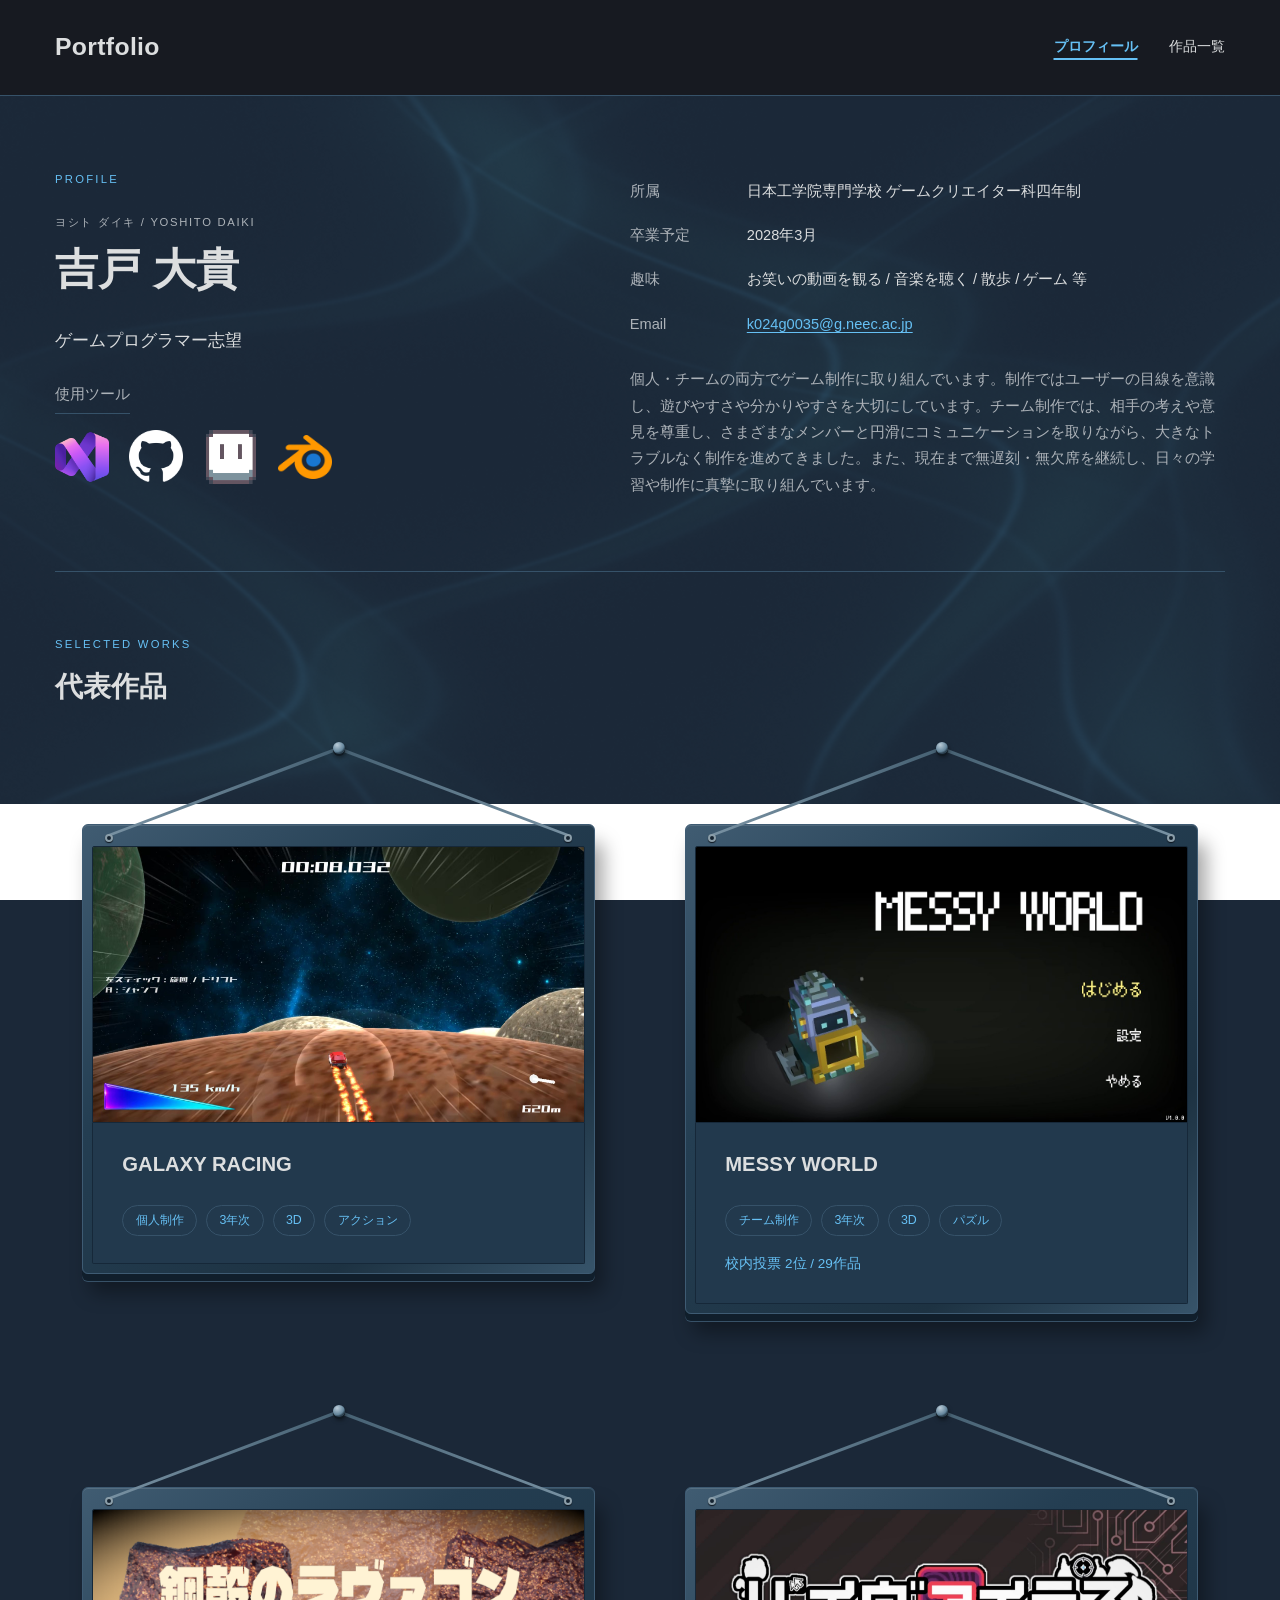
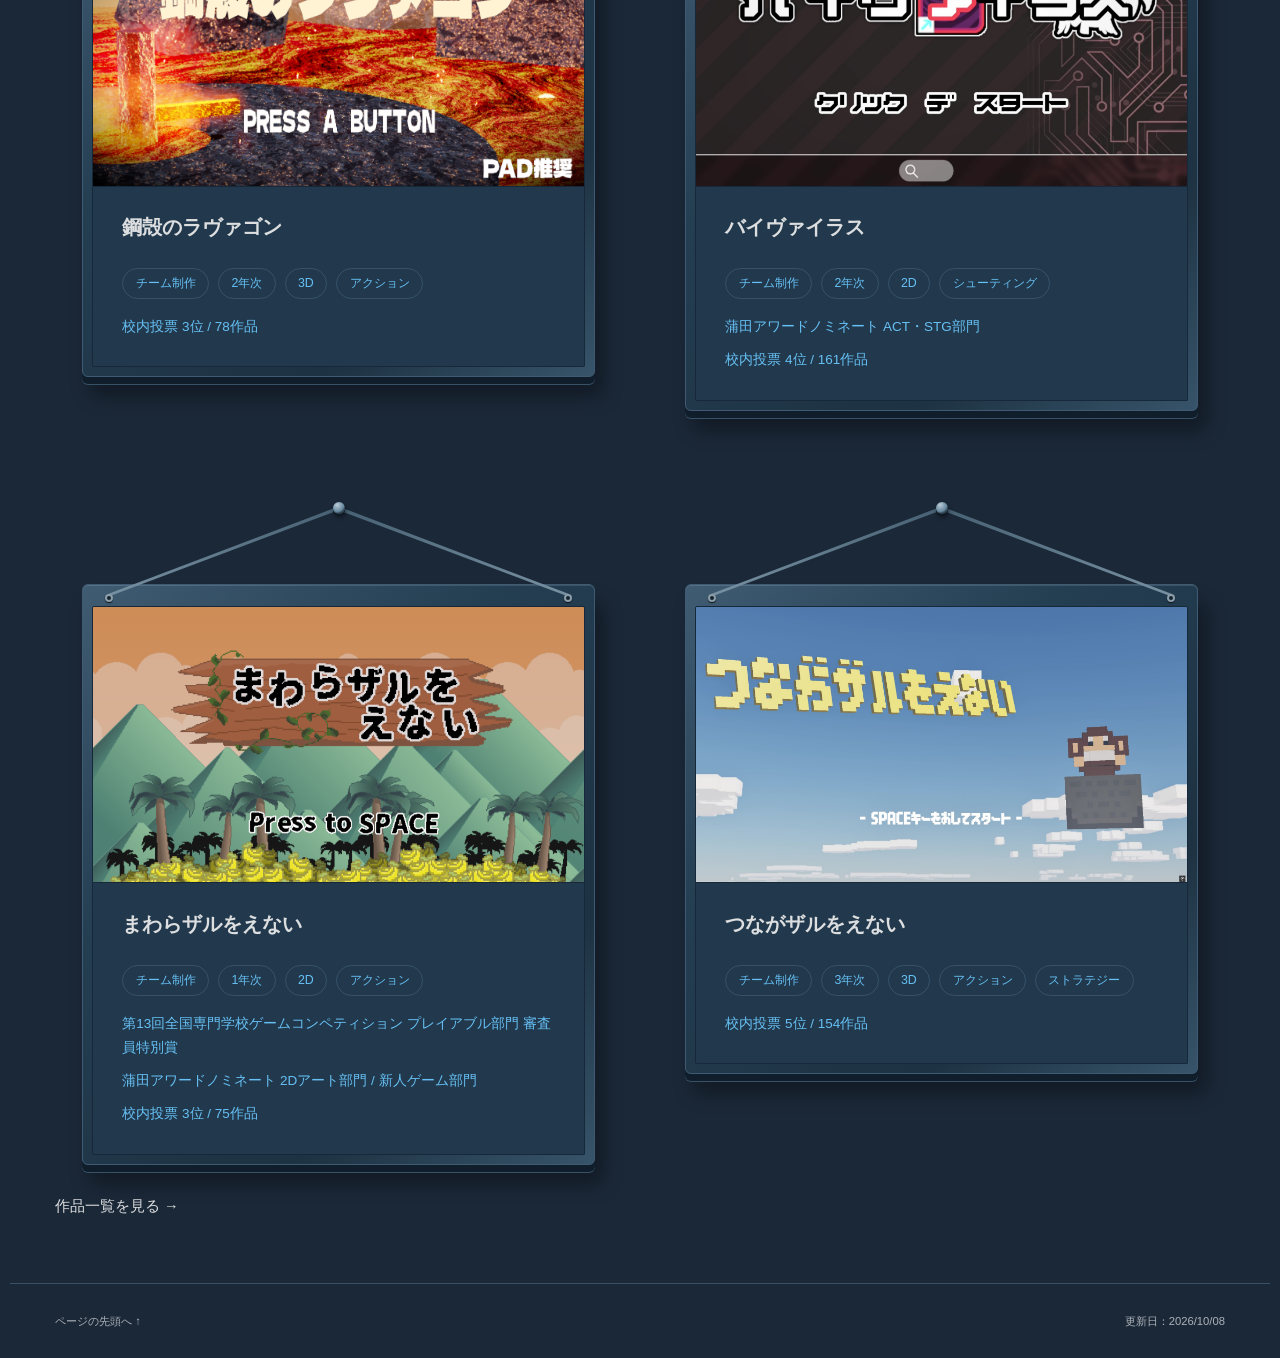
==== index.html @ c5e99ef5 "Make game cards swing with contact momentum" ====
<!DOCTYPE html>
<html lang="ja"><head><meta name="description" content="ゲームプログラマー志望・吉戸 大貴のポートフォリオ。個人・チームで制作したゲーム作品を紹介します。"><meta property="og:type" content="website"><meta property="og:locale" content="ja_JP"><meta property="og:site_name" content="吉戸大貴 Portfolio"><meta property="og:title" content="吉戸 大貴 | プロフィール"><meta property="og:description" content="ゲームプログラマー志望・吉戸 大貴のポートフォリオ。個人・チームで制作したゲーム作品を紹介します。"><meta property="og:url" content="https://yoshito-d.github.io/"><meta property="og:image" content="https://yoshito-d.github.io/assets/uploads/579df90e-e649-4245-8e2d-086b24d02293.jpg"><meta property="og:image:alt" content="GALAXY RACINGのゲーム画面"><meta name="twitter:card" content="summary_large_image"><meta name="twitter:title" content="吉戸 大貴 | プロフィール"><meta name="twitter:description" content="ゲームプログラマー志望・吉戸 大貴のポートフォリオ。個人・チームで制作したゲーム作品を紹介します。"><meta name="twitter:image" content="https://yoshito-d.github.io/assets/uploads/579df90e-e649-4245-8e2d-086b24d02293.jpg"><meta name="twitter:image:alt" content="GALAXY RACINGのゲーム画面"><meta charset="UTF-8"><meta name="viewport" content="width=device-width, initial-scale=1"><meta name="theme-color" content="#171a21"><title>吉戸 大貴 | プロフィール</title><link rel="stylesheet" href="styles.css?v=20261119-pendulum-swing"><script src="preview.js?v=20261005-mobile-preview" defer></script><script src="motion.js?v=20261119-pendulum-swing" defer></script></head><body data-aura="{&quot;color&quot;:&quot;#66c0f4&quot;,&quot;accentColor&quot;:&quot;#2a475e&quot;,&quot;saturation&quot;:122,&quot;brightness&quot;:14,&quot;speed&quot;:40}" style="--aura-color-rgb:102,192,244;--aura-accent-rgb:42,71,94;--aura-primary-opacity:0.030800000000000004;--aura-accent-opacity:0.028000000000000004;--aura-saturation:1.22;--desktop-columns:2"><a class="skip-link" href="#main">本文へ移動</a><header class="site-header"><a class="brand" href="#" aria-label="トップへ">Portfolio</a><nav aria-label="メインナビゲーション"><a href="#about" aria-current="page">プロフィール</a><a href="works.html">作品一覧</a></nav></header><main id="main"><section id="about" class="profile-section" aria-labelledby="profile-title"><div><p class="eyebrow">PROFILE</p><p class="reading">ヨシト ダイキ / YOSHITO DAIKI</p><h1 id="profile-title">吉戸 大貴</h1><p class="role">ゲームプログラマー志望</p><div class="profile-tools" data-motion><p class="tools-label">使用ツール</p><ul class="tool-icons" aria-label="使用ツール"><li><img src="assets/tools/visual-studio.png" alt="Visual Studio" title="Visual Studio" width="48" height="48"></li><li><img class="tool-icon-github" src="assets/tools/github.png" alt="GitHub" title="GitHub" width="48" height="48"></li><li><img class="tool-icon-pixel" src="assets/tools/aseprite.png" alt="Aseprite" title="Aseprite" width="48" height="48"></li><li><img src="assets/tools/blender.png" alt="Blender" title="Blender" width="48" height="48"></li></ul></div></div><div><dl class="profile"><div><dt>所属</dt><dd>日本工学院専門学校 ゲームクリエイター科四年制</dd></div><div><dt>卒業予定</dt><dd>2028年3月</dd></div><div><dt>趣味</dt><dd>お笑いの動画を観る / 音楽を聴く / 散歩 / ゲーム 等</dd></div><div><dt>Email</dt><dd><a class="email-link" href="mailto:k024g0035@g.neec.ac.jp">k024g0035@g.neec.ac.jp</a></dd></div></dl><p class="profile-description">個人・チームの両方でゲーム制作に取り組んでいます。制作ではユーザーの目線を意識し、遊びやすさや分かりやすさを大切にしています。チーム制作では、相手の考えや意見を尊重し、さまざまなメンバーと円滑にコミュニケーションを取りながら、大きなトラブルなく制作を進めてきました。また、現在まで無遅刻・無欠席を継続し、日々の学習や制作に真摯に取り組んでいます。</p></div></section><section id="works" class="section" aria-labelledby="works-title"><div class="section-heading"><p class="eyebrow">SELECTED WORKS</p><h2 id="works-title">代表作品</h2></div><div class="featured-grid"><article class="project-card project-card-wire" data-dimension="3D" data-genre="アクション" data-production="個人制作" data-year="3年次"><span class="card-pin" aria-hidden="true"></span><div class="card-hanger" aria-hidden="true"><span class="card-wire card-wire-left"></span><span class="card-wire card-wire-right"></span></div><a class="project-link" href="projects/planet-action.html"><div class="card-board"><span class="card-eyelet card-eyelet-left" aria-hidden="true"></span><span class="card-eyelet card-eyelet-right" aria-hidden="true"></span><div class="empty-media" data-preview="assets/uploads/43eb7632-6a05-48b1-8d95-0fb02f30b634.mp4" aria-hidden="true"><img src="assets/uploads/579df90e-e649-4245-8e2d-086b24d02293.jpg" alt="" loading="lazy"></div><h3 class="project-title">GALAXY RACING</h3><div class="project-meta"><ul class="project-tags" aria-label="作品のタグ"><li>個人制作</li><li>3年次</li><li>3D</li><li>アクション</li></ul></div></div></a></article>
<article class="project-card project-card-wire" data-dimension="3D" data-genre="パズル" data-production="チーム制作" data-year="3年次"><span class="card-pin" aria-hidden="true"></span><div class="card-hanger" aria-hidden="true"><span class="card-wire card-wire-left"></span><span class="card-wire card-wire-right"></span></div><a class="project-link" href="projects/messy-world.html"><div class="card-board"><span class="card-eyelet card-eyelet-left" aria-hidden="true"></span><span class="card-eyelet card-eyelet-right" aria-hidden="true"></span><div class="empty-media" data-preview="assets/uploads/3602b70e-d0be-49c4-b826-941806d86faa.mp4" aria-hidden="true"><img src="assets/uploads/43e169b0-bbd3-40fa-b473-8aa92c8c8727.jpg" alt="" loading="lazy"></div><h3 class="project-title">MESSY WORLD</h3><div class="project-meta"><ul class="project-tags" aria-label="作品のタグ"><li>チーム制作</li><li>3年次</li><li>3D</li><li>パズル</li></ul><ul class="achievement-list"><li>校内投票 2位 / 29作品</li></ul></div></div></a></article>
<article class="project-card project-card-wire" data-dimension="3D" data-genre="アクション" data-production="チーム制作" data-year="2年次"><span class="card-pin" aria-hidden="true"></span><div class="card-hanger" aria-hidden="true"><span class="card-wire card-wire-left"></span><span class="card-wire card-wire-right"></span></div><a class="project-link" href="projects/ravagon.html"><div class="card-board"><span class="card-eyelet card-eyelet-left" aria-hidden="true"></span><span class="card-eyelet card-eyelet-right" aria-hidden="true"></span><div class="empty-media" data-preview="assets/uploads/b02f4aee-77ad-4b39-abcc-5685025b9a80.mp4" aria-hidden="true"><img src="assets/uploads/f7f17e6c-6f7b-4838-ab09-08c903dc626c.png" alt="" loading="lazy"></div><h3 class="project-title">鋼殻のラヴァゴン</h3><div class="project-meta"><ul class="project-tags" aria-label="作品のタグ"><li>チーム制作</li><li>2年次</li><li>3D</li><li>アクション</li></ul><ul class="achievement-list"><li>校内投票 3位 / 78作品</li></ul></div></div></a></article>
<article class="project-card project-card-wire" data-dimension="2D" data-genre="シューティング" data-production="チーム制作" data-year="2年次"><span class="card-pin" aria-hidden="true"></span><div class="card-hanger" aria-hidden="true"><span class="card-wire card-wire-left"></span><span class="card-wire card-wire-right"></span></div><a class="project-link" href="projects/by-virus.html"><div class="card-board"><span class="card-eyelet card-eyelet-left" aria-hidden="true"></span><span class="card-eyelet card-eyelet-right" aria-hidden="true"></span><div class="empty-media" data-preview="assets/uploads/e41c4137-837e-4e1e-bd0e-b257d435e3ed.mp4" aria-hidden="true"><img src="assets/uploads/c7f0b045-8188-45e5-b42a-276d3785efd2.jpg" alt="" loading="lazy"></div><h3 class="project-title">バイヴァイラス</h3><div class="project-meta"><ul class="project-tags" aria-label="作品のタグ"><li>チーム制作</li><li>2年次</li><li>2D</li><li>シューティング</li></ul><ul class="achievement-list"><li>蒲田アワードノミネート ACT・STG部門</li><li>校内投票 4位 / 161作品</li></ul></div></div></a></article>
<article class="project-card project-card-wire" data-dimension="2D" data-genre="アクション" data-production="チーム制作" data-year="1年次"><span class="card-pin" aria-hidden="true"></span><div class="card-hanger" aria-hidden="true"><span class="card-wire card-wire-left"></span><span class="card-wire card-wire-right"></span></div><a class="project-link" href="projects/mawarazaru.html"><div class="card-board"><span class="card-eyelet card-eyelet-left" aria-hidden="true"></span><span class="card-eyelet card-eyelet-right" aria-hidden="true"></span><div class="empty-media" data-preview="assets/uploads/f5231a18-ec42-4fd3-b030-5499ee698dd2.mp4" aria-hidden="true"><img src="assets/uploads/148ddc34-c985-4d0a-bc0f-67020d1d6fc2.png" alt="" loading="lazy"></div><h3 class="project-title">まわらザルをえない</h3><div class="project-meta"><ul class="project-tags" aria-label="作品のタグ"><li>チーム制作</li><li>1年次</li><li>2D</li><li>アクション</li></ul><ul class="achievement-list"><li>第13回全国専門学校ゲームコンペティション プレイアブル部門 審査員特別賞</li><li>蒲田アワードノミネート  2Dアート部門 / 新人ゲーム部門</li><li>校内投票 3位 / 75作品</li></ul></div></div></a></article>
<article class="project-card project-card-wire" data-dimension="3D" data-genre="アクション" data-production="チーム制作" data-year="3年次"><span class="card-pin" aria-hidden="true"></span><div class="card-hanger" aria-hidden="true"><span class="card-wire card-wire-left"></span><span class="card-wire card-wire-right"></span></div><a class="project-link" href="projects/work-804e0eb7.html"><div class="card-board"><span class="card-eyelet card-eyelet-left" aria-hidden="true"></span><span class="card-eyelet card-eyelet-right" aria-hidden="true"></span><div class="empty-media" data-preview="assets/uploads/91347e0c-e5f2-43d9-8735-0ec4c5466d1c.mp4" aria-hidden="true"><img src="assets/uploads/5d789b71-5206-4397-a0c4-b77ba793cd35.jpg" alt="" loading="lazy"></div><h3 class="project-title">つながザルをえない</h3><div class="project-meta"><ul class="project-tags" aria-label="作品のタグ"><li>チーム制作</li><li>3年次</li><li>3D</li><li>アクション</li><li>ストラテジー</li></ul><ul class="achievement-list"><li>校内投票 5位 / 154作品</li></ul></div></div></a></article></div><a class="all-works-link" data-motion href="works.html">作品一覧を見る <span class="link-arrow" aria-hidden="true">→</span></a></section></main><footer><a href="#">ページの先頭へ <span class="link-arrow" aria-hidden="true">↑</span></a><p class="page-updated">更新日：<time datetime="2026-10-08">2026/10/08</time></p></footer></body></html>
---- styles.css ----
@charset "UTF-8";
/* Static glow is also the fallback when JavaScript or WebGL is unavailable. */
body{isolation:isolate}
body::before{content:"";position:fixed;inset:0;z-index:-2;pointer-events:none;background:radial-gradient(ellipse at 20% 40%,rgba(var(--aura-color-rgb,102,192,244),var(--aura-primary-opacity,.088)),transparent 55%),radial-gradient(ellipse at 85% 75%,rgba(var(--aura-accent-rgb,42,71,94),var(--aura-accent-opacity,.08)),transparent 50%);filter:saturate(var(--aura-saturation,1))}
.background-aura{position:fixed;inset:0;width:100%;height:100%;z-index:-1;pointer-events:none;contain:strict}
:root{color-scheme:dark;--bg:#1b2838;--header:#171a21;--panel:#22394d;--panel-hover:#2a475e;--text:#dcdedf;--muted:#acb2b8;--line:#365269;--accent:#66c0f4;--accent-hover:#b8e3ff;--media:#162432}
*{box-sizing:border-box}html{scroll-behavior:smooth;scroll-padding-top:1.875rem}body{margin:0;background:var(--bg);color:var(--text);font-family:"Segoe UI","Yu Gothic",Meiryo,sans-serif;line-height:1.8}a{color:inherit;text-decoration:none}a:focus-visible{outline:0.125rem solid var(--accent);outline-offset:0.3125rem}a:hover{color:var(--accent)}h1,h2,h3,p{margin:0}img{display:block;width:100%;height:100%;object-fit:cover}.site-header,main,footer{max-width:70rem;margin:auto;padding-left:2.5rem;padding-right:2.5rem}.site-header{height:5.3125rem;display:flex;align-items:center;justify-content:space-between;border-bottom:0.0625rem solid var(--line)}.brand{font-size:1.375rem;font-weight:600;letter-spacing:0.01875rem}nav{display:flex;gap:1.75rem;font-size:0.75rem}.eyebrow{font-size:0.625rem;letter-spacing:0.125rem;color:var(--accent)}.profile-section{display:grid;grid-template-columns:1fr 1.2fr;gap:4.375rem;padding:4.0625rem 0;border-bottom:0.0625rem solid var(--line)}h1{font-size:2.375rem;line-height:1.5;margin:0.75rem 0}.reading{font-size:0.625rem;letter-spacing:0.09375rem;color:var(--muted)}.role{font-size:0.9375rem;margin-top:1.375rem}.profile{margin:0;font-size:0.8125rem}.profile>div{display:grid;grid-template-columns:5.625rem 1fr;gap:0.875rem;padding:0.5rem 0}dt{color:var(--muted)}dd{margin:0;min-height:1.4375rem}.profile dd:empty{border-bottom:0.0625rem solid var(--line)}.profile-description{font-size:0.8125rem;color:var(--muted);margin-top:1.125rem}.section{padding:3.4375rem 0}.section-heading{margin-bottom:1.5625rem}h2{font-size:1.5625rem;margin-top:0.4375rem}.featured-grid{display:grid;grid-template-columns:repeat(2,minmax(0,1fr));gap:1.875rem}.project-card{min-width:0}.project-link{display:block;border:0.0625rem solid var(--line);background:var(--panel);border-radius:0.25rem;overflow:hidden;transition:border-color .15s}.project-link:hover,.project-link:focus-visible{border-color:var(--accent);background:var(--panel-hover)}.empty-media{aspect-ratio:16/9;background:var(--media);overflow:hidden}.project-card:nth-child(2) .empty-media,.project-card:nth-child(3) .empty-media,.project-card:nth-child(4) .empty-media{background:var(--media)}.project-link h3{font-size:1.125rem;font-weight:600;padding:1.125rem 1.375rem;line-height:1.6}.contact-links>a,.contact-blank{display:flex;justify-content:space-between;gap:1.25rem;padding:0.9375rem 0;border-bottom:0.0625rem solid var(--line);font-size:0.8125rem}.contact-blank{color:var(--muted)}footer{display:flex;justify-content:space-between;border-top:0.0625rem solid var(--line);padding-top:1.5rem;padding-bottom:1.5rem;color:var(--muted);font-size:0.625rem}.detail{padding-top:2.5rem;padding-bottom:3.125rem}.back-link{font-size:0.75rem;color:var(--muted)}.detail h1{margin:1.5625rem 0;font-size:2rem}.detail-media{max-width:53.125rem;border:0.0625rem solid var(--line);border-radius:0.25rem}.detail-section{max-width:53.125rem;margin-top:2.5rem}.detail-section h2{font-size:1.3125rem;margin-bottom:1rem}.detail-section>p{font-size:0.875rem}.detail-section .profile{margin-top:1.25rem}.achievement{color:var(--accent);margin-top:0.9375rem}.empty-content{min-height:4.0625rem;border-bottom:0.0625rem solid var(--line)}.skip-link{position:fixed;top:-6.25rem;left:1.25rem;background:var(--accent);color:var(--bg);padding:0.625rem;z-index:10}.skip-link:focus{top:0.9375rem}.sr-only{position:absolute;width:0.0625rem;height:0.0625rem;overflow:hidden;clip-path:inset(50%);white-space:nowrap}
@media(max-width:800px){.site-header,main,footer{padding-left:1.5rem;padding-right:1.5rem}.profile-section,.profile-section{grid-template-columns:1fr 1.2fr}.featured-grid{gap:1.375rem}.project-link h3{font-size:1rem;padding:0.9375rem 1.125rem}}
@media(max-width:560px){.site-header{height:4.5rem}nav{gap:0.9375rem;font-size:0.625rem}.brand{font-size:1.125rem}.profile-section,.featured-grid{grid-template-columns:1fr}.profile-section{padding:2.5rem 0;gap:1.5625rem}h1{font-size:2rem}.role{margin-top:0.9375rem}.section{padding:2.5rem 0}.detail h1{font-size:1.625rem}.project-link h3{font-size:1.125rem}.profile-description{font-size:0.75rem}}
@media(prefers-reduced-motion:reduce){html{scroll-behavior:auto}.project-link{transition:none}}

.all-works-link{display:inline-block;margin-top:1.5625rem;font-size:0.8125rem}
.all-works-link:focus-visible{color:var(--accent)}

.project-link .empty-media{position:relative}.preview-video{position:absolute;inset:0;width:100%;height:100%;object-fit:cover;opacity:0;pointer-events:none}.empty-media.is-previewing .preview-video{opacity:1}

.email-link{color:var(--accent);text-decoration:underline;text-underline-offset:0.1875rem;overflow-wrap:anywhere}.email-link:hover{color:var(--accent-hover)}

.profile-section .eyebrow{margin-bottom:1.25rem}.profile-section h1{margin-top:0.3125rem}

.work-category{margin-top:2.5rem}.work-category+ .work-category{border-top:0.0625rem solid var(--line);padding-top:2.1875rem}.work-category>h2{font-size:1.6875rem}.year-group{margin-top:1.75rem}.year-group>h3{font-size:1.0625rem;color:var(--muted);font-weight:500;margin:0 0 1.125rem}.project-link h4{font-size:1.125rem;font-weight:600;padding:1.125rem 1.375rem;line-height:1.6;margin:0}.year-group .featured-grid:has(>.project-card:only-child){max-width:calc(50% - 0.9375rem);grid-template-columns:1fr}@media(max-width:560px){.year-group .featured-grid:has(>.project-card:only-child){max-width:none}}

/* Shared title spacing for home and categorized project cards. */
.project-link .project-title{margin:0;padding:1.375rem 1.625rem;font-size:1.125rem;font-weight:600;line-height:1.6}@media(max-width:560px){.project-link .project-title{padding:1.125rem 1.375rem}}

/* Subtle UI motion: content remains visible if JavaScript is unavailable. */
@media(prefers-reduced-motion:no-preference){
  .project-link{transition:transform .22s ease,border-color .22s ease,background-color .22s ease,box-shadow .22s ease}
  .project-link:hover,.project-link:focus-visible{transform:translateY(-5px);box-shadow:0 0.75rem 1.75rem rgba(0,0,0,.2)}
  .project-link .empty-media>img{transition:transform .35s ease}
  .project-link:hover .empty-media>img{transform:scale(1.035)}
  nav a{position:relative}
  nav a::after{content:"";position:absolute;left:0;right:0;bottom:-0.3125rem;height:0.0625rem;background:var(--accent);transform:scaleX(0);transform-origin:left;transition:transform .2s ease}
  nav a:hover::after,nav a:focus-visible::after{transform:scaleX(1)}
  .motion-pending{opacity:0}
  .motion-pending:focus-within{opacity:1}
  .motion-enter{animation:content-enter .55s ease backwards;animation-delay:var(--motion-delay,0ms)}
}
@keyframes content-enter{from{opacity:0;transform:translateY(16px)}to{opacity:1;transform:translateY(0)}}
@media(prefers-reduced-motion:reduce){.project-link,.project-link .empty-media>img,nav a::after{transition:none}.motion-enter{animation:none}.motion-pending{opacity:1}}

/* Directional link feedback and a gentle video crossfade. */
.link-arrow{display:inline-block}
@media(prefers-reduced-motion:no-preference){
  .link-arrow{transition:transform .2s ease}
  .all-works-link:hover .link-arrow,.all-works-link:focus-visible .link-arrow{transform:translateX(4px)}
  .back-link:hover .link-arrow,.back-link:focus-visible .link-arrow{transform:translateX(-4px)}
  footer a:hover .link-arrow,footer a:focus-visible .link-arrow{transform:translateY(-3px)}
  .preview-video{transition:opacity .22s ease}
  .project-link:focus-visible .empty-media>img{transform:scale(1.035)}
}

/* Work metadata and filters share the existing palette. */
[hidden]{display:none!important}
.project-meta{padding:0 1.625rem 1.5rem}
.project-tags{display:flex;flex-wrap:wrap;gap:0.5rem;margin:0;padding:0;list-style:none}
.project-tags li{font-size:0.6875rem;line-height:1.6;color:var(--accent);border:0.0625rem solid var(--line);border-radius:1.25rem;padding:0.25rem 0.6875rem}
.project-tags li.is-selected{background:var(--accent);border-color:var(--accent);color:var(--bg);box-shadow:0 0 0.75rem rgba(102,192,244,.35)}
.achievement-list{list-style:none;margin:0.875rem 0 0;padding:0;color:var(--accent);font-size:0.75rem;line-height:1.8}
.achievement-list li+li{margin-top:0.5rem}
.detail-topline{display:flex;align-items:center;flex-wrap:wrap;gap:0.875rem 1.5rem;max-width:53.125rem;margin:-0.625rem 0 1.625rem}.detail-tags{flex:1 1 15rem;min-width:0}.detail-topline .detail-video-section{flex:0 0 auto;margin-left:auto}
.detail-section .achievement-list{font-size:0.875rem}

.work-filters{margin:0 0 1.875rem}
.filter-help{font-size:0.75rem;color:var(--muted);margin-bottom:0.875rem}
.filter-tags{display:flex;flex-wrap:wrap;gap:0.625rem}
.filter-tag,.filter-reset{font:inherit;font-size:0.75rem;line-height:1.6;border:0.0625rem solid var(--line);border-radius:1.5rem;background:var(--panel);color:var(--accent);padding:0.4375rem 0.9375rem;min-height:2.25rem;cursor:pointer}
.filter-tag:hover,.filter-reset:hover{border-color:var(--accent)}
.filter-tag[aria-pressed="true"]{background:var(--accent);border-color:var(--accent);color:var(--bg)}
.work-filters button:focus-visible{outline:0.125rem solid var(--accent);outline-offset:0.1875rem}
.filter-summary{display:flex;flex-wrap:wrap;align-items:center;gap:1rem;margin-top:1rem}
.filter-reset{color:var(--muted);background:transparent}
.filter-reset[aria-pressed="true"]{border-color:var(--accent);color:var(--accent)}
.filter-count{font-size:0.75rem;color:var(--muted)}
.filter-empty{padding:2.5rem 0;color:var(--muted);font-size:0.875rem}
@media(prefers-reduced-motion:no-preference){.filter-tag,.filter-reset{transition:background-color .2s ease,color .2s ease,border-color .2s ease}}
@media(max-width:560px){.project-meta{padding:0 1.375rem 1.25rem}}

/* A separate, full-width navigation bar stays above page content. */
html{scroll-padding-top:6.25rem}
.site-header{position:sticky;top:0;z-index:20;max-width:none;padding-left:max(2.5rem,calc((100% - 65rem)/2));padding-right:max(2.5rem,calc((100% - 65rem)/2));background:var(--header)}
@media(prefers-reduced-motion:no-preference){.site-header{opacity:1;transform:translateY(0);transition:opacity .35s ease,transform .35s ease}.site-header.is-scroll-hidden{opacity:0;transform:translateY(-100%);pointer-events:none}.site-header.is-scroll-hidden:focus-within{opacity:1;transform:translateY(0);pointer-events:auto}}

@media(max-width:800px){.site-header{padding-left:1.5rem;padding-right:1.5rem}}

/* Profile tools keep the source icons readable on the dark background. */
.profile-tools{margin-top:1.125rem}
.tools-label{display:inline-block;font-size:0.8125rem;color:var(--muted);padding-bottom:0.3125rem;border-bottom:0.0625rem solid var(--line)}
.tool-icons{display:flex;flex-wrap:wrap;align-items:center;gap:1.125rem;list-style:none;margin:0.875rem 0 0;padding:0}
.tool-icons li{display:flex;align-items:center;justify-content:center;width:3rem;height:3rem}
.tool-icons img{width:3rem;height:3rem;object-fit:contain}
.tool-icons .tool-icon-github{filter:invert(1)}
.tool-icons .tool-icon-pixel{image-rendering:pixelated}

.implementation-copy{font-size:0.875rem}.implementation-copy p+p,.detail-section>p+p{margin-top:1rem}
.detail-video-link{display:inline-flex;align-items:center;gap:0.5rem;font-size:0.875rem;color:var(--accent);white-space:nowrap;min-height:1.75rem}.detail-video-empty{font-size:0.875rem;color:var(--muted)}
@media(prefers-reduced-motion:no-preference){.detail-video-link:hover .link-arrow,.detail-video-link:focus-visible .link-arrow{transform:translate(3px,-3px)}}

.page-updated{font-size:0.6875rem;color:var(--muted);font-variant-numeric:tabular-nums}footer{gap:0.75rem;flex-wrap:wrap}footer .page-updated{margin:0;font-size:0.625rem}
.gallery{overflow:hidden}.gallery-slide{margin:0;background:var(--media);aspect-ratio:16/9}.gallery-slide+.gallery-slide{margin-top:0.75rem}.gallery-slide img{object-fit:contain}.gallery-viewport{overflow:hidden}.gallery.is-ready .gallery-track{display:flex}.gallery.is-ready .gallery-slide{flex:0 0 100%;min-width:0;margin:0}.gallery-controls{display:flex;align-items:center;justify-content:center;gap:1.375rem;padding:0.75rem;background:var(--panel);border-top:0.0625rem solid var(--line)}.gallery-arrow{font:inherit;line-height:1;background:transparent;color:var(--accent);border:0.0625rem solid var(--line);border-radius:50%;width:2.625rem;height:2.625rem;cursor:pointer}.gallery-arrow:hover{border-color:var(--accent)}.gallery-arrow:focus-visible{outline:0.125rem solid var(--accent);outline-offset:0.1875rem}.gallery-count{font-size:0.75rem;color:var(--muted);font-variant-numeric:tabular-nums;min-width:2.8125rem;text-align:center}
@media(prefers-reduced-motion:no-preference){.gallery.is-ready .gallery-track{transition:transform .35s ease}.gallery-arrow{transition:border-color .2s ease}}

/* Scale desktop typography, media, spacing and content width together. */
html{font-size:16px}
@media(min-width:1000px){html{font-size:18px}}

/* Keep the current navigation destination visible, including reduced motion. */
nav a[aria-current]{color:var(--accent);font-weight:600;text-decoration:underline;text-decoration-thickness:2px;text-underline-offset:.5em}
nav a[aria-current]::after{display:none}

/* Desktop cards share the configured equal columns, including single-card groups. */
@media(min-width:1000px){
  .featured-grid{grid-template-columns:repeat(var(--desktop-columns,4),minmax(0,1fr))}
  .year-group .featured-grid:has(>.project-card:only-child){max-width:none;grid-template-columns:repeat(var(--desktop-columns,4),minmax(0,1fr))}
}

/* Play mark for project introduction video links. */
.video-play-icon{display:block;flex:0 0 auto;width:1.5rem;height:1.5rem}

/* Wire signs keep the wall pin fixed while the board and wires swing together. */
.featured-grid:has(>.project-card-wire){gap:5rem;padding-inline:1.5rem}
.project-card-wire{--wire-suspension:4.625rem;position:relative;align-self:start}
.card-hanger{position:relative;height:var(--wire-suspension);z-index:2;pointer-events:none;transform:var(--wire-swing,none);transform-origin:50% 7px}
.card-pin{position:absolute;left:calc(50% - 6px);top:1px;width:12px;height:12px;border-radius:50%;background:radial-gradient(circle at 35% 25%,#b9cbd7,#64859b 55%,#2d4251 70%);box-shadow:0 2px 0 #101a22,1px 3px 4px rgba(0,0,0,.5);z-index:3;pointer-events:none}
.card-wire{position:absolute;top:6px;width:calc(50% - 26px);height:calc(var(--wire-suspension) + 7px);filter:drop-shadow(0 3px 1px rgba(0,0,0,.55))}
.card-wire-left{left:26px;clip-path:polygon(0 100%,0 97%,100% 0,100% 4%);background:linear-gradient(110deg,#8099aa,#3e596b)}
.card-wire-right{right:26px;clip-path:polygon(0 0,0 4%,100% 100%,100% 97%);background:linear-gradient(70deg,#3e596b,#8099aa)}
.project-card-wire .project-link{position:relative;border:0;border-radius:6px;overflow:visible;background:none;box-shadow:none;transform:none;transition:none}
.card-board{position:relative;padding:21px 9px 9px;border:1px solid #3e5b73;border-radius:6px;background:linear-gradient(140deg,#405c72,#243e52 35%,#1d3242 75%,#37546a);box-shadow:inset 0 1px 0 rgba(255,255,255,.12),0 7px 0 #101e2b,0 8px 0 #375167,8px 19px 19px rgba(0,0,0,.36);pointer-events:none;transform:var(--wire-swing,none);transform-origin:50% calc(7px - var(--wire-suspension))}
.project-link:hover .card-board,.project-link:focus-visible .card-board{border-color:var(--accent);box-shadow:inset 0 1px 0 rgba(255,255,255,.16),0 7px 0 #101e2b,0 8px 0 #375167,8px 22px 22px rgba(0,0,0,.42),0 0 15px rgba(102,192,244,.07)}
.card-eyelet{position:absolute;top:9px;width:8px;height:8px;background:#152330;border:2px solid #8b9ea9;border-radius:50%;box-shadow:0 1px 1px #0d151e;z-index:3}
.card-eyelet-left{left:22px}.card-eyelet-right{right:22px}
.project-card-wire .empty-media{border:1px solid #162839;border-radius:2px 2px 0 0}
.project-card-wire .project-link .empty-media>img{transform:none;transition:none}
.project-card-wire .project-title{background:var(--panel);border-inline:1px solid #162839}
.project-card-wire .project-meta{background:var(--panel);border:1px solid #162839;border-top:0;border-radius:0 0 2px 2px}
@media(min-width:1000px){.featured-grid:has(>.project-card-wire){padding-inline:clamp(1.5rem,calc((2 - var(--desktop-columns,3)) * 2.5rem),2.5rem)}}
@media(max-width:560px){.featured-grid:has(>.project-card-wire){gap:2.375rem;padding-inline:2rem}}
@media(prefers-reduced-motion:no-preference){.card-board{transition:border-color .22s ease,box-shadow .22s ease}}
@media(prefers-reduced-motion:reduce){.card-board,.card-hanger{transform:none}}
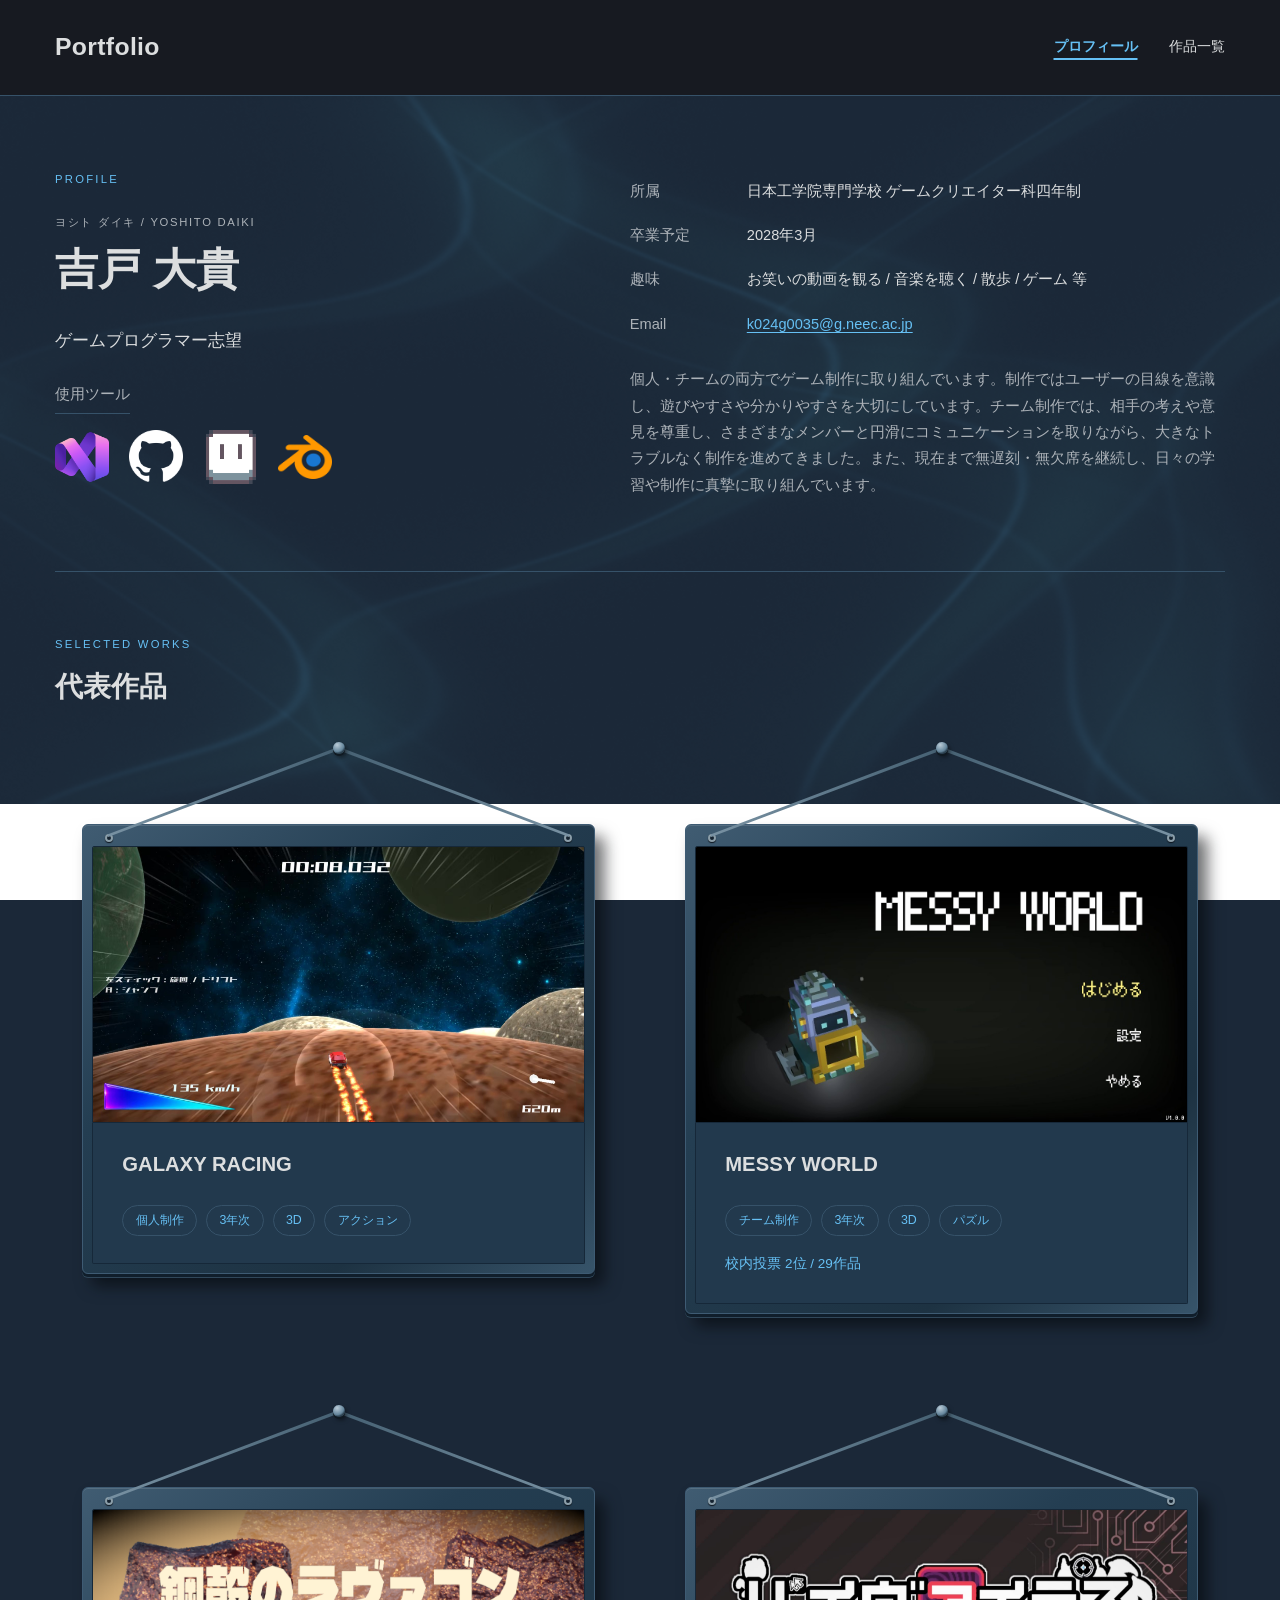
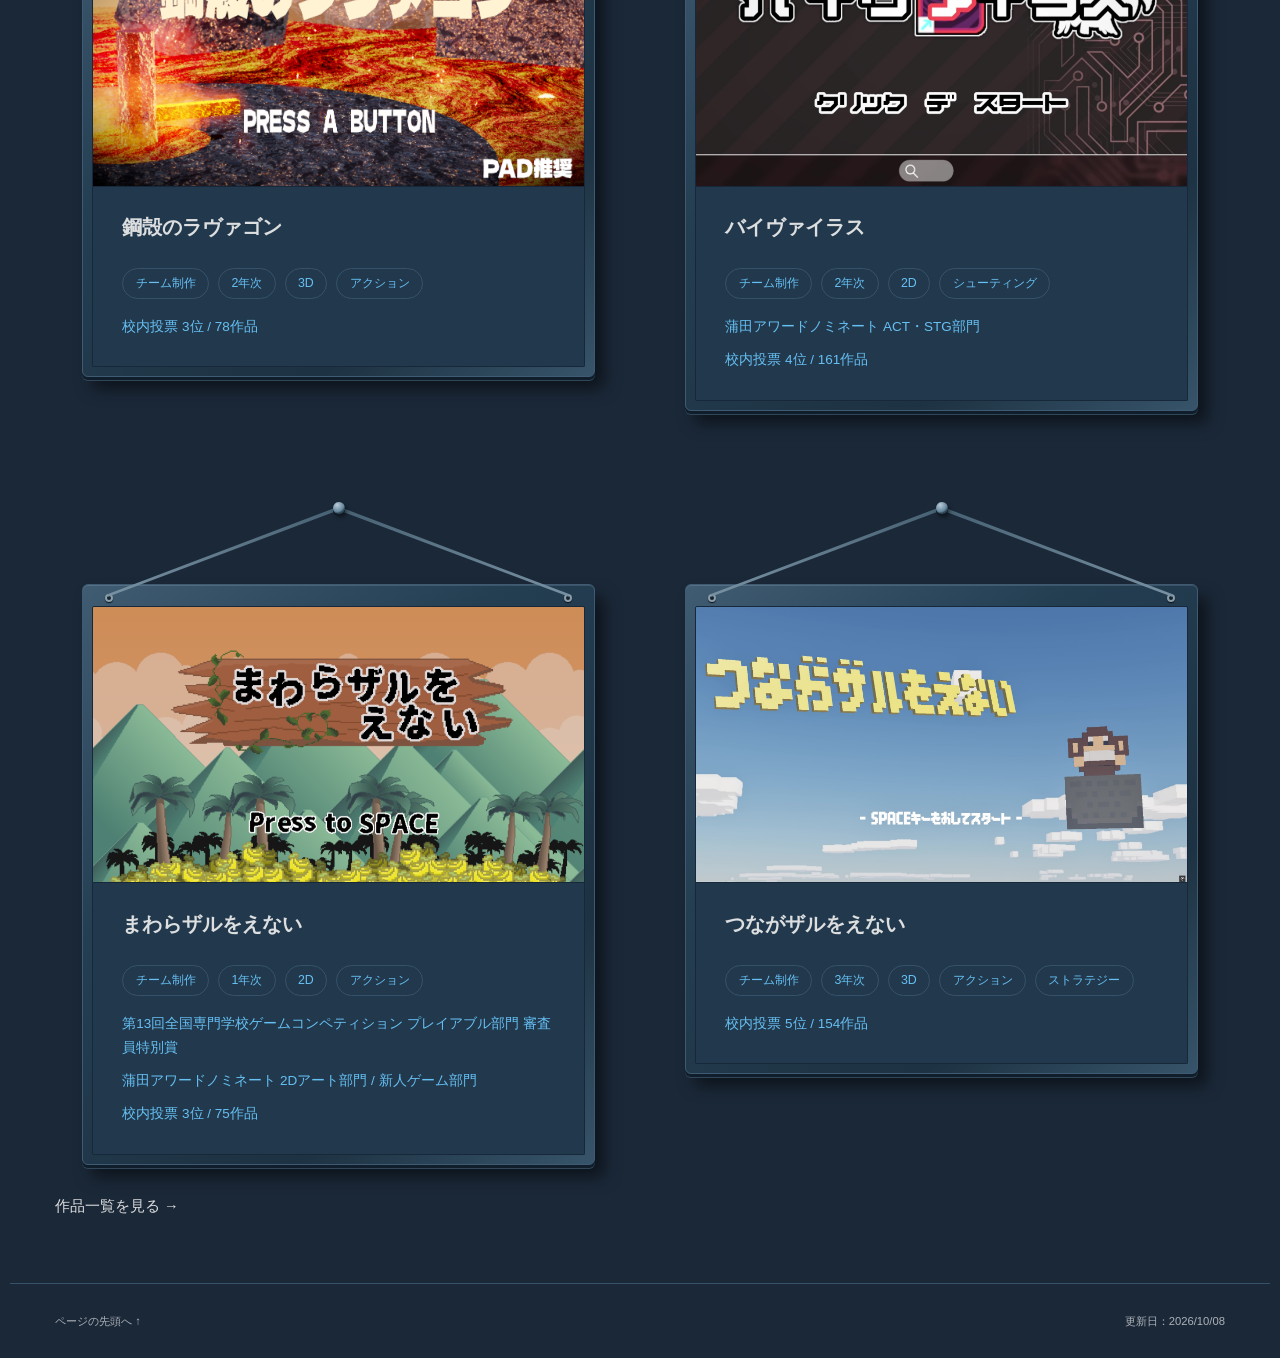
==== commit ae595452: "Project game card shadows and slow the pendulum decay" ====
--- a/index.html
+++ b/index.html
@@ -1,5 +1,5 @@
 <!DOCTYPE html>
-<html lang="ja"><head><meta name="description" content="ゲームプログラマー志望・吉戸 大貴のポートフォリオ。個人・チームで制作したゲーム作品を紹介します。"><meta property="og:type" content="website"><meta property="og:locale" content="ja_JP"><meta property="og:site_name" content="吉戸大貴 Portfolio"><meta property="og:title" content="吉戸 大貴 | プロフィール"><meta property="og:description" content="ゲームプログラマー志望・吉戸 大貴のポートフォリオ。個人・チームで制作したゲーム作品を紹介します。"><meta property="og:url" content="https://yoshito-d.github.io/"><meta property="og:image" content="https://yoshito-d.github.io/assets/uploads/579df90e-e649-4245-8e2d-086b24d02293.jpg"><meta property="og:image:alt" content="GALAXY RACINGのゲーム画面"><meta name="twitter:card" content="summary_large_image"><meta name="twitter:title" content="吉戸 大貴 | プロフィール"><meta name="twitter:description" content="ゲームプログラマー志望・吉戸 大貴のポートフォリオ。個人・チームで制作したゲーム作品を紹介します。"><meta name="twitter:image" content="https://yoshito-d.github.io/assets/uploads/579df90e-e649-4245-8e2d-086b24d02293.jpg"><meta name="twitter:image:alt" content="GALAXY RACINGのゲーム画面"><meta charset="UTF-8"><meta name="viewport" content="width=device-width, initial-scale=1"><meta name="theme-color" content="#171a21"><title>吉戸 大貴 | プロフィール</title><link rel="stylesheet" href="styles.css?v=20261119-pendulum-swing"><script src="preview.js?v=20261005-mobile-preview" defer></script><script src="motion.js?v=20261119-pendulum-swing" defer></script></head><body data-aura="{&quot;color&quot;:&quot;#66c0f4&quot;,&quot;accentColor&quot;:&quot;#2a475e&quot;,&quot;saturation&quot;:122,&quot;brightness&quot;:14,&quot;speed&quot;:40}" style="--aura-color-rgb:102,192,244;--aura-accent-rgb:42,71,94;--aura-primary-opacity:0.030800000000000004;--aura-accent-opacity:0.028000000000000004;--aura-saturation:1.22;--desktop-columns:2"><a class="skip-link" href="#main">本文へ移動</a><header class="site-header"><a class="brand" href="#" aria-label="トップへ">Portfolio</a><nav aria-label="メインナビゲーション"><a href="#about" aria-current="page">プロフィール</a><a href="works.html">作品一覧</a></nav></header><main id="main"><section id="about" class="profile-section" aria-labelledby="profile-title"><div><p class="eyebrow">PROFILE</p><p class="reading">ヨシト ダイキ / YOSHITO DAIKI</p><h1 id="profile-title">吉戸 大貴</h1><p class="role">ゲームプログラマー志望</p><div class="profile-tools" data-motion><p class="tools-label">使用ツール</p><ul class="tool-icons" aria-label="使用ツール"><li><img src="assets/tools/visual-studio.png" alt="Visual Studio" title="Visual Studio" width="48" height="48"></li><li><img class="tool-icon-github" src="assets/tools/github.png" alt="GitHub" title="GitHub" width="48" height="48"></li><li><img class="tool-icon-pixel" src="assets/tools/aseprite.png" alt="Aseprite" title="Aseprite" width="48" height="48"></li><li><img src="assets/tools/blender.png" alt="Blender" title="Blender" width="48" height="48"></li></ul></div></div><div><dl class="profile"><div><dt>所属</dt><dd>日本工学院専門学校 ゲームクリエイター科四年制</dd></div><div><dt>卒業予定</dt><dd>2028年3月</dd></div><div><dt>趣味</dt><dd>お笑いの動画を観る / 音楽を聴く / 散歩 / ゲーム 等</dd></div><div><dt>Email</dt><dd><a class="email-link" href="mailto:k024g0035@g.neec.ac.jp">k024g0035@g.neec.ac.jp</a></dd></div></dl><p class="profile-description">個人・チームの両方でゲーム制作に取り組んでいます。制作ではユーザーの目線を意識し、遊びやすさや分かりやすさを大切にしています。チーム制作では、相手の考えや意見を尊重し、さまざまなメンバーと円滑にコミュニケーションを取りながら、大きなトラブルなく制作を進めてきました。また、現在まで無遅刻・無欠席を継続し、日々の学習や制作に真摯に取り組んでいます。</p></div></section><section id="works" class="section" aria-labelledby="works-title"><div class="section-heading"><p class="eyebrow">SELECTED WORKS</p><h2 id="works-title">代表作品</h2></div><div class="featured-grid"><article class="project-card project-card-wire" data-dimension="3D" data-genre="アクション" data-production="個人制作" data-year="3年次"><span class="card-pin" aria-hidden="true"></span><div class="card-hanger" aria-hidden="true"><span class="card-wire card-wire-left"></span><span class="card-wire card-wire-right"></span></div><a class="project-link" href="projects/planet-action.html"><div class="card-board"><span class="card-eyelet card-eyelet-left" aria-hidden="true"></span><span class="card-eyelet card-eyelet-right" aria-hidden="true"></span><div class="empty-media" data-preview="assets/uploads/43eb7632-6a05-48b1-8d95-0fb02f30b634.mp4" aria-hidden="true"><img src="assets/uploads/579df90e-e649-4245-8e2d-086b24d02293.jpg" alt="" loading="lazy"></div><h3 class="project-title">GALAXY RACING</h3><div class="project-meta"><ul class="project-tags" aria-label="作品のタグ"><li>個人制作</li><li>3年次</li><li>3D</li><li>アクション</li></ul></div></div></a></article>
+<html lang="ja"><head><meta name="description" content="ゲームプログラマー志望・吉戸 大貴のポートフォリオ。個人・チームで制作したゲーム作品を紹介します。"><meta property="og:type" content="website"><meta property="og:locale" content="ja_JP"><meta property="og:site_name" content="吉戸大貴 Portfolio"><meta property="og:title" content="吉戸 大貴 | プロフィール"><meta property="og:description" content="ゲームプログラマー志望・吉戸 大貴のポートフォリオ。個人・チームで制作したゲーム作品を紹介します。"><meta property="og:url" content="https://yoshito-d.github.io/"><meta property="og:image" content="https://yoshito-d.github.io/assets/uploads/579df90e-e649-4245-8e2d-086b24d02293.jpg"><meta property="og:image:alt" content="GALAXY RACINGのゲーム画面"><meta name="twitter:card" content="summary_large_image"><meta name="twitter:title" content="吉戸 大貴 | プロフィール"><meta name="twitter:description" content="ゲームプログラマー志望・吉戸 大貴のポートフォリオ。個人・チームで制作したゲーム作品を紹介します。"><meta name="twitter:image" content="https://yoshito-d.github.io/assets/uploads/579df90e-e649-4245-8e2d-086b24d02293.jpg"><meta name="twitter:image:alt" content="GALAXY RACINGのゲーム画面"><meta charset="UTF-8"><meta name="viewport" content="width=device-width, initial-scale=1"><meta name="theme-color" content="#171a21"><title>吉戸 大貴 | プロフィール</title><link rel="stylesheet" href="styles.css?v=20261119-card-shadow"><script src="preview.js?v=20261005-mobile-preview" defer></script><script src="motion.js?v=20261119-card-shadow" defer></script></head><body data-aura="{&quot;color&quot;:&quot;#66c0f4&quot;,&quot;accentColor&quot;:&quot;#2a475e&quot;,&quot;saturation&quot;:122,&quot;brightness&quot;:14,&quot;speed&quot;:40}" style="--aura-color-rgb:102,192,244;--aura-accent-rgb:42,71,94;--aura-primary-opacity:0.030800000000000004;--aura-accent-opacity:0.028000000000000004;--aura-saturation:1.22;--desktop-columns:2"><a class="skip-link" href="#main">本文へ移動</a><header class="site-header"><a class="brand" href="#" aria-label="トップへ">Portfolio</a><nav aria-label="メインナビゲーション"><a href="#about" aria-current="page">プロフィール</a><a href="works.html">作品一覧</a></nav></header><main id="main"><section id="about" class="profile-section" aria-labelledby="profile-title"><div><p class="eyebrow">PROFILE</p><p class="reading">ヨシト ダイキ / YOSHITO DAIKI</p><h1 id="profile-title">吉戸 大貴</h1><p class="role">ゲームプログラマー志望</p><div class="profile-tools" data-motion><p class="tools-label">使用ツール</p><ul class="tool-icons" aria-label="使用ツール"><li><img src="assets/tools/visual-studio.png" alt="Visual Studio" title="Visual Studio" width="48" height="48"></li><li><img class="tool-icon-github" src="assets/tools/github.png" alt="GitHub" title="GitHub" width="48" height="48"></li><li><img class="tool-icon-pixel" src="assets/tools/aseprite.png" alt="Aseprite" title="Aseprite" width="48" height="48"></li><li><img src="assets/tools/blender.png" alt="Blender" title="Blender" width="48" height="48"></li></ul></div></div><div><dl class="profile"><div><dt>所属</dt><dd>日本工学院専門学校 ゲームクリエイター科四年制</dd></div><div><dt>卒業予定</dt><dd>2028年3月</dd></div><div><dt>趣味</dt><dd>お笑いの動画を観る / 音楽を聴く / 散歩 / ゲーム 等</dd></div><div><dt>Email</dt><dd><a class="email-link" href="mailto:k024g0035@g.neec.ac.jp">k024g0035@g.neec.ac.jp</a></dd></div></dl><p class="profile-description">個人・チームの両方でゲーム制作に取り組んでいます。制作ではユーザーの目線を意識し、遊びやすさや分かりやすさを大切にしています。チーム制作では、相手の考えや意見を尊重し、さまざまなメンバーと円滑にコミュニケーションを取りながら、大きなトラブルなく制作を進めてきました。また、現在まで無遅刻・無欠席を継続し、日々の学習や制作に真摯に取り組んでいます。</p></div></section><section id="works" class="section" aria-labelledby="works-title"><div class="section-heading"><p class="eyebrow">SELECTED WORKS</p><h2 id="works-title">代表作品</h2></div><div class="featured-grid"><article class="project-card project-card-wire" data-dimension="3D" data-genre="アクション" data-production="個人制作" data-year="3年次"><span class="card-pin" aria-hidden="true"></span><div class="card-hanger" aria-hidden="true"><span class="card-wire card-wire-left"></span><span class="card-wire card-wire-right"></span></div><a class="project-link" href="projects/planet-action.html"><div class="card-board"><span class="card-eyelet card-eyelet-left" aria-hidden="true"></span><span class="card-eyelet card-eyelet-right" aria-hidden="true"></span><div class="empty-media" data-preview="assets/uploads/43eb7632-6a05-48b1-8d95-0fb02f30b634.mp4" aria-hidden="true"><img src="assets/uploads/579df90e-e649-4245-8e2d-086b24d02293.jpg" alt="" loading="lazy"></div><h3 class="project-title">GALAXY RACING</h3><div class="project-meta"><ul class="project-tags" aria-label="作品のタグ"><li>個人制作</li><li>3年次</li><li>3D</li><li>アクション</li></ul></div></div></a></article>
 <article class="project-card project-card-wire" data-dimension="3D" data-genre="パズル" data-production="チーム制作" data-year="3年次"><span class="card-pin" aria-hidden="true"></span><div class="card-hanger" aria-hidden="true"><span class="card-wire card-wire-left"></span><span class="card-wire card-wire-right"></span></div><a class="project-link" href="projects/messy-world.html"><div class="card-board"><span class="card-eyelet card-eyelet-left" aria-hidden="true"></span><span class="card-eyelet card-eyelet-right" aria-hidden="true"></span><div class="empty-media" data-preview="assets/uploads/3602b70e-d0be-49c4-b826-941806d86faa.mp4" aria-hidden="true"><img src="assets/uploads/43e169b0-bbd3-40fa-b473-8aa92c8c8727.jpg" alt="" loading="lazy"></div><h3 class="project-title">MESSY WORLD</h3><div class="project-meta"><ul class="project-tags" aria-label="作品のタグ"><li>チーム制作</li><li>3年次</li><li>3D</li><li>パズル</li></ul><ul class="achievement-list"><li>校内投票 2位 / 29作品</li></ul></div></div></a></article>
 <article class="project-card project-card-wire" data-dimension="3D" data-genre="アクション" data-production="チーム制作" data-year="2年次"><span class="card-pin" aria-hidden="true"></span><div class="card-hanger" aria-hidden="true"><span class="card-wire card-wire-left"></span><span class="card-wire card-wire-right"></span></div><a class="project-link" href="projects/ravagon.html"><div class="card-board"><span class="card-eyelet card-eyelet-left" aria-hidden="true"></span><span class="card-eyelet card-eyelet-right" aria-hidden="true"></span><div class="empty-media" data-preview="assets/uploads/b02f4aee-77ad-4b39-abcc-5685025b9a80.mp4" aria-hidden="true"><img src="assets/uploads/f7f17e6c-6f7b-4838-ab09-08c903dc626c.png" alt="" loading="lazy"></div><h3 class="project-title">鋼殻のラヴァゴン</h3><div class="project-meta"><ul class="project-tags" aria-label="作品のタグ"><li>チーム制作</li><li>2年次</li><li>3D</li><li>アクション</li></ul><ul class="achievement-list"><li>校内投票 3位 / 78作品</li></ul></div></div></a></article>
 <article class="project-card project-card-wire" data-dimension="2D" data-genre="シューティング" data-production="チーム制作" data-year="2年次"><span class="card-pin" aria-hidden="true"></span><div class="card-hanger" aria-hidden="true"><span class="card-wire card-wire-left"></span><span class="card-wire card-wire-right"></span></div><a class="project-link" href="projects/by-virus.html"><div class="card-board"><span class="card-eyelet card-eyelet-left" aria-hidden="true"></span><span class="card-eyelet card-eyelet-right" aria-hidden="true"></span><div class="empty-media" data-preview="assets/uploads/e41c4137-837e-4e1e-bd0e-b257d435e3ed.mp4" aria-hidden="true"><img src="assets/uploads/c7f0b045-8188-45e5-b42a-276d3785efd2.jpg" alt="" loading="lazy"></div><h3 class="project-title">バイヴァイラス</h3><div class="project-meta"><ul class="project-tags" aria-label="作品のタグ"><li>チーム制作</li><li>2年次</li><li>2D</li><li>シューティング</li></ul><ul class="achievement-list"><li>蒲田アワードノミネート ACT・STG部門</li><li>校内投票 4位 / 161作品</li></ul></div></div></a></article>
--- a/styles.css
+++ b/styles.css
@@ -121,13 +121,18 @@
 .featured-grid:has(>.project-card-wire){gap:5rem;padding-inline:1.5rem}
 .project-card-wire{--wire-suspension:4.625rem;position:relative;align-self:start}
 .card-hanger{position:relative;height:var(--wire-suspension);z-index:2;pointer-events:none;transform:var(--wire-swing,none);transform-origin:50% 7px}
-.card-pin{position:absolute;left:calc(50% - 6px);top:1px;width:12px;height:12px;border-radius:50%;background:radial-gradient(circle at 35% 25%,#b9cbd7,#64859b 55%,#2d4251 70%);box-shadow:0 2px 0 #101a22,1px 3px 4px rgba(0,0,0,.5);z-index:3;pointer-events:none}
+.card-pin{position:absolute;left:calc(50% - 6px);top:1px;width:12px;height:12px;border-radius:50%;background:radial-gradient(circle at 35% 25%,#b9cbd7,#64859b 55%,#2d4251 70%);box-shadow:0 2px 0 #101a22,2px 3px 4px rgba(0,0,0,.5);z-index:3;pointer-events:none}
 .card-wire{position:absolute;top:6px;width:calc(50% - 26px);height:calc(var(--wire-suspension) + 7px);filter:drop-shadow(0 3px 1px rgba(0,0,0,.55))}
 .card-wire-left{left:26px;clip-path:polygon(0 100%,0 97%,100% 0,100% 4%);background:linear-gradient(110deg,#8099aa,#3e596b)}
 .card-wire-right{right:26px;clip-path:polygon(0 0,0 4%,100% 100%,100% 97%);background:linear-gradient(70deg,#3e596b,#8099aa)}
-.project-card-wire .project-link{position:relative;border:0;border-radius:6px;overflow:visible;background:none;box-shadow:none;transform:none;transition:none}
-.card-board{position:relative;padding:21px 9px 9px;border:1px solid #3e5b73;border-radius:6px;background:linear-gradient(140deg,#405c72,#243e52 35%,#1d3242 75%,#37546a);box-shadow:inset 0 1px 0 rgba(255,255,255,.12),0 7px 0 #101e2b,0 8px 0 #375167,8px 19px 19px rgba(0,0,0,.36);pointer-events:none;transform:var(--wire-swing,none);transform-origin:50% calc(7px - var(--wire-suspension))}
-.project-link:hover .card-board,.project-link:focus-visible .card-board{border-color:var(--accent);box-shadow:inset 0 1px 0 rgba(255,255,255,.16),0 7px 0 #101e2b,0 8px 0 #375167,8px 22px 22px rgba(0,0,0,.42),0 0 15px rgba(102,192,244,.07)}
+.project-card-wire .project-link{position:relative;isolation:isolate;border:0;border-radius:6px;overflow:visible;background:none;box-shadow:none;transform:none;transition:none}
+.project-card-wire .project-link::before{
+  content:"";position:absolute;inset:0;z-index:-1;pointer-events:none;border-radius:6px;background:#020508;
+  transform-origin:50% calc(7px - var(--wire-suspension));
+  transform:var(--wire-shadow,translate(9.52px,12.32px));filter:var(--wire-shadow-filter,blur(8px) opacity(.58));
+}
+.card-board{position:relative;padding:21px 9px 9px;border:1px solid #3e5b73;border-radius:6px;background:linear-gradient(140deg,#405c72,#243e52 35%,#1d3242 75%,#37546a);box-shadow:inset 0 1px 0 rgba(255,255,255,.12),0 3px 0 #101e2b,0 4px 0 #30475a;pointer-events:none;transform:var(--wire-swing,none);transform-origin:50% calc(7px - var(--wire-suspension))}
+.project-link:hover .card-board,.project-link:focus-visible .card-board{border-color:var(--accent)}
 .card-eyelet{position:absolute;top:9px;width:8px;height:8px;background:#152330;border:2px solid #8b9ea9;border-radius:50%;box-shadow:0 1px 1px #0d151e;z-index:3}
 .card-eyelet-left{left:22px}.card-eyelet-right{right:22px}
 .project-card-wire .empty-media{border:1px solid #162839;border-radius:2px 2px 0 0}
@@ -136,5 +141,5 @@
 .project-card-wire .project-meta{background:var(--panel);border:1px solid #162839;border-top:0;border-radius:0 0 2px 2px}
 @media(min-width:1000px){.featured-grid:has(>.project-card-wire){padding-inline:clamp(1.5rem,calc((2 - var(--desktop-columns,3)) * 2.5rem),2.5rem)}}
 @media(max-width:560px){.featured-grid:has(>.project-card-wire){gap:2.375rem;padding-inline:2rem}}
-@media(prefers-reduced-motion:no-preference){.card-board{transition:border-color .22s ease,box-shadow .22s ease}}
+@media(prefers-reduced-motion:no-preference){.card-board{transition:border-color .22s ease}}
 @media(prefers-reduced-motion:reduce){.card-board,.card-hanger{transform:none}}
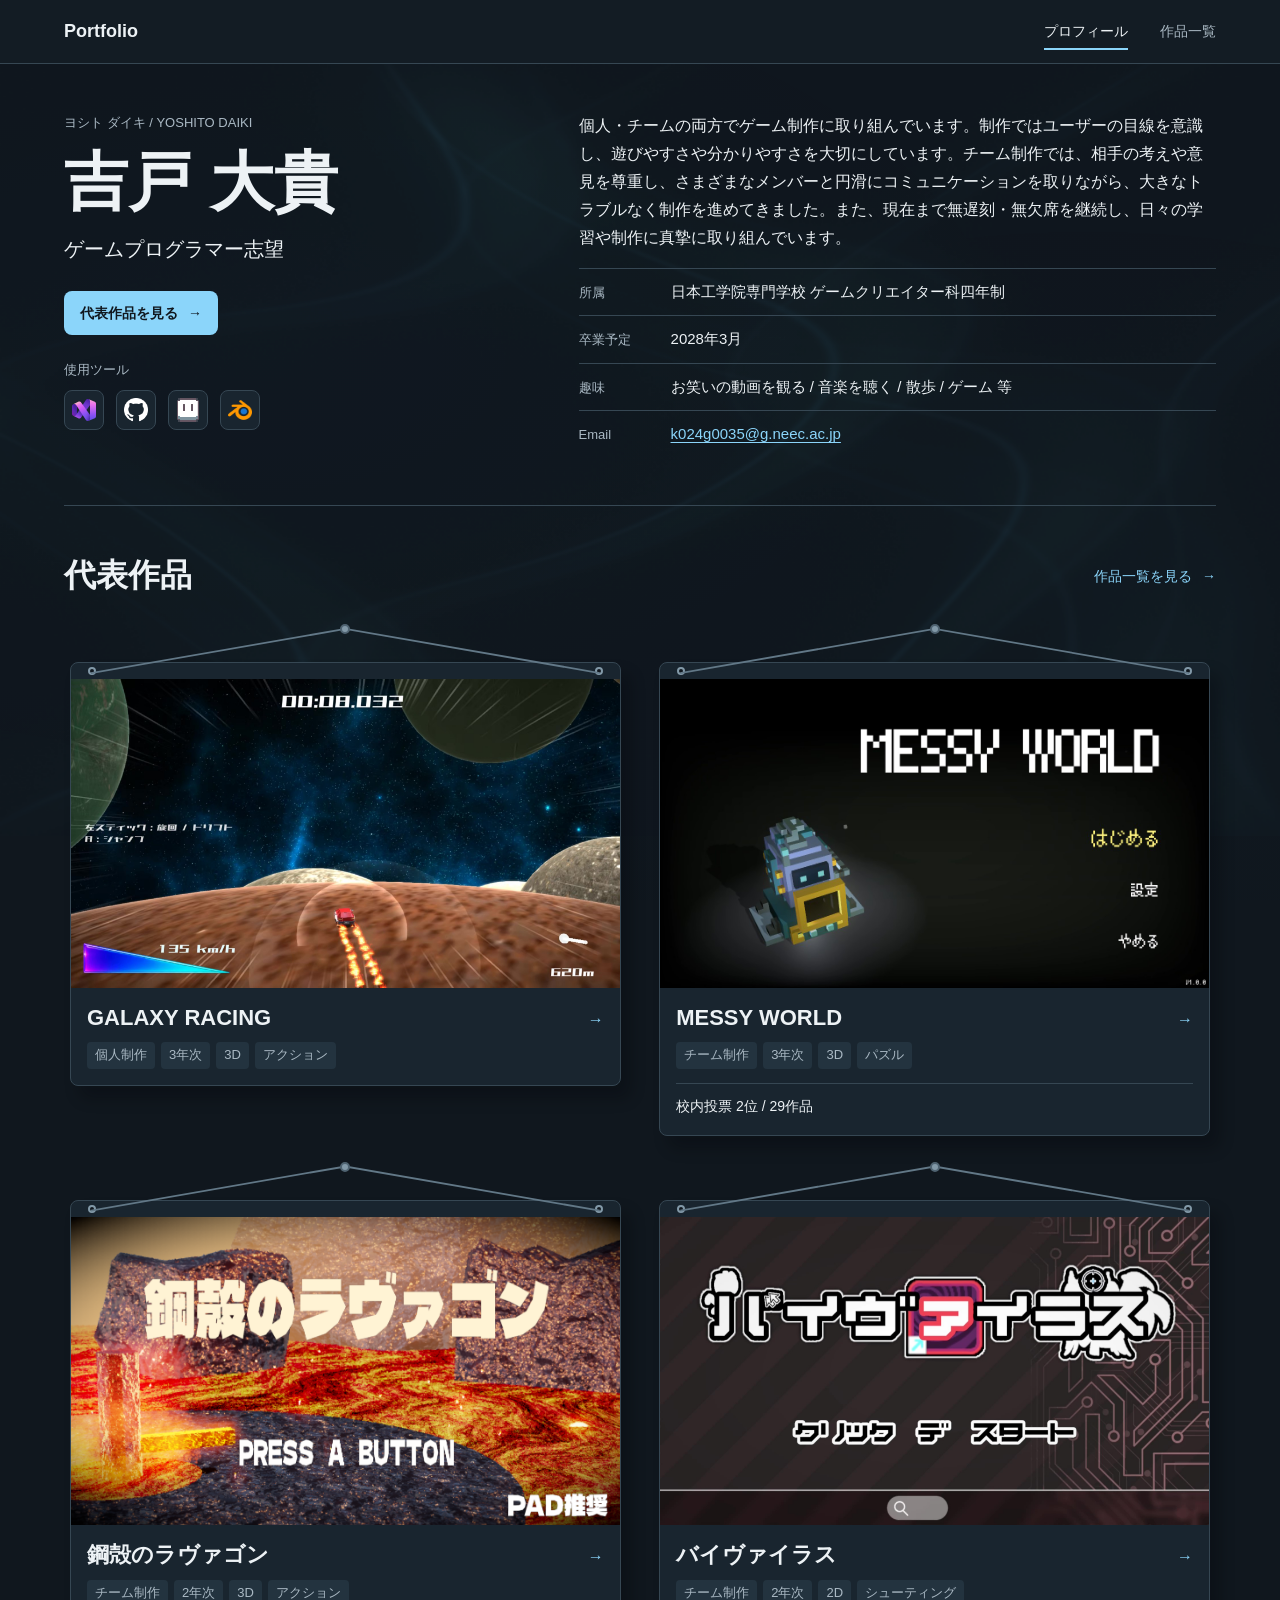
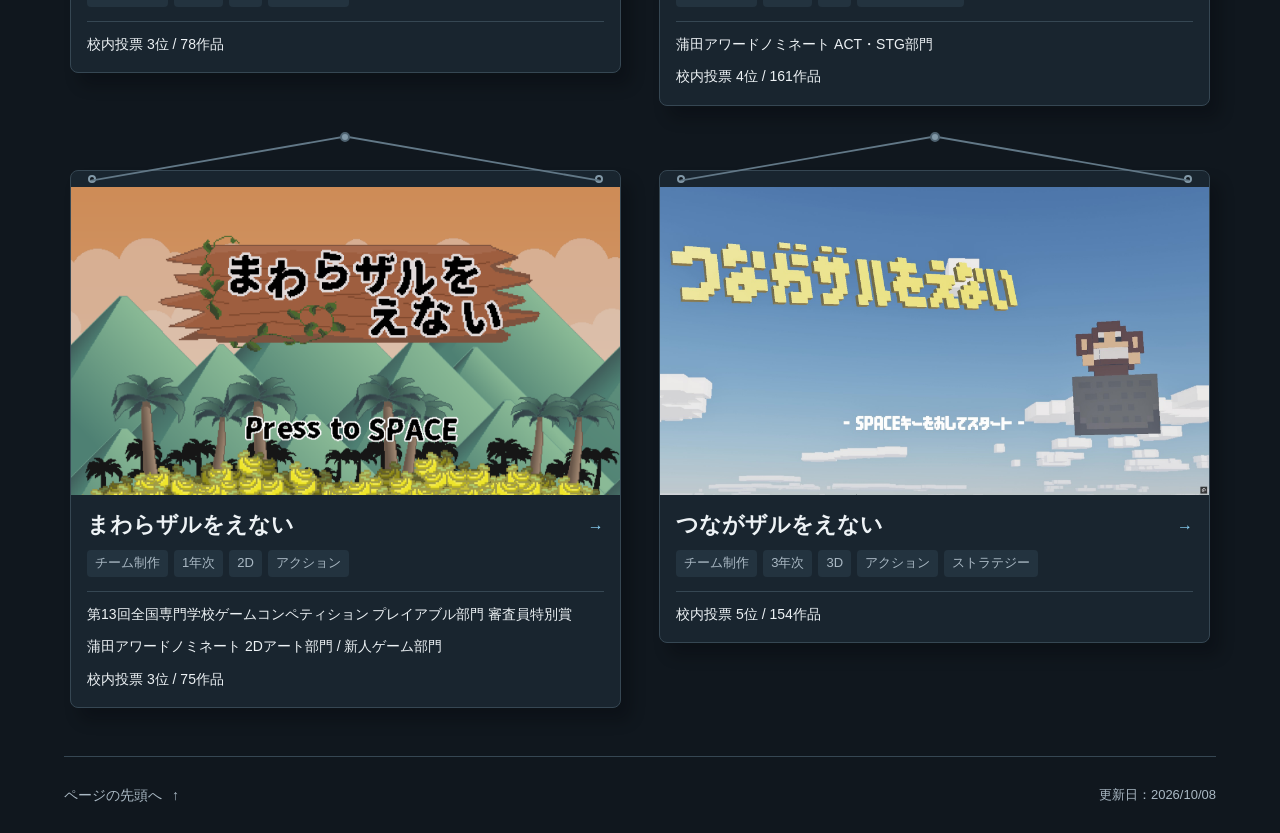
==== commit 3e01c5c2: "Refine portfolio layout and project navigation" ====
--- a/index.html
+++ b/index.html
@@ -1,7 +1,19 @@
 <!DOCTYPE html>
-<html lang="ja"><head><meta name="description" content="ゲームプログラマー志望・吉戸 大貴のポートフォリオ。個人・チームで制作したゲーム作品を紹介します。"><meta property="og:type" content="website"><meta property="og:locale" content="ja_JP"><meta property="og:site_name" content="吉戸大貴 Portfolio"><meta property="og:title" content="吉戸 大貴 | プロフィール"><meta property="og:description" content="ゲームプログラマー志望・吉戸 大貴のポートフォリオ。個人・チームで制作したゲーム作品を紹介します。"><meta property="og:url" content="https://yoshito-d.github.io/"><meta property="og:image" content="https://yoshito-d.github.io/assets/uploads/579df90e-e649-4245-8e2d-086b24d02293.jpg"><meta property="og:image:alt" content="GALAXY RACINGのゲーム画面"><meta name="twitter:card" content="summary_large_image"><meta name="twitter:title" content="吉戸 大貴 | プロフィール"><meta name="twitter:description" content="ゲームプログラマー志望・吉戸 大貴のポートフォリオ。個人・チームで制作したゲーム作品を紹介します。"><meta name="twitter:image" content="https://yoshito-d.github.io/assets/uploads/579df90e-e649-4245-8e2d-086b24d02293.jpg"><meta name="twitter:image:alt" content="GALAXY RACINGのゲーム画面"><meta charset="UTF-8"><meta name="viewport" content="width=device-width, initial-scale=1"><meta name="theme-color" content="#171a21"><title>吉戸 大貴 | プロフィール</title><link rel="stylesheet" href="styles.css?v=20261119-card-shadow"><script src="preview.js?v=20261005-mobile-preview" defer></script><script src="motion.js?v=20261119-card-shadow" defer></script></head><body data-aura="{&quot;color&quot;:&quot;#66c0f4&quot;,&quot;accentColor&quot;:&quot;#2a475e&quot;,&quot;saturation&quot;:122,&quot;brightness&quot;:14,&quot;speed&quot;:40}" style="--aura-color-rgb:102,192,244;--aura-accent-rgb:42,71,94;--aura-primary-opacity:0.030800000000000004;--aura-accent-opacity:0.028000000000000004;--aura-saturation:1.22;--desktop-columns:2"><a class="skip-link" href="#main">本文へ移動</a><header class="site-header"><a class="brand" href="#" aria-label="トップへ">Portfolio</a><nav aria-label="メインナビゲーション"><a href="#about" aria-current="page">プロフィール</a><a href="works.html">作品一覧</a></nav></header><main id="main"><section id="about" class="profile-section" aria-labelledby="profile-title"><div><p class="eyebrow">PROFILE</p><p class="reading">ヨシト ダイキ / YOSHITO DAIKI</p><h1 id="profile-title">吉戸 大貴</h1><p class="role">ゲームプログラマー志望</p><div class="profile-tools" data-motion><p class="tools-label">使用ツール</p><ul class="tool-icons" aria-label="使用ツール"><li><img src="assets/tools/visual-studio.png" alt="Visual Studio" title="Visual Studio" width="48" height="48"></li><li><img class="tool-icon-github" src="assets/tools/github.png" alt="GitHub" title="GitHub" width="48" height="48"></li><li><img class="tool-icon-pixel" src="assets/tools/aseprite.png" alt="Aseprite" title="Aseprite" width="48" height="48"></li><li><img src="assets/tools/blender.png" alt="Blender" title="Blender" width="48" height="48"></li></ul></div></div><div><dl class="profile"><div><dt>所属</dt><dd>日本工学院専門学校 ゲームクリエイター科四年制</dd></div><div><dt>卒業予定</dt><dd>2028年3月</dd></div><div><dt>趣味</dt><dd>お笑いの動画を観る / 音楽を聴く / 散歩 / ゲーム 等</dd></div><div><dt>Email</dt><dd><a class="email-link" href="mailto:k024g0035@g.neec.ac.jp">k024g0035@g.neec.ac.jp</a></dd></div></dl><p class="profile-description">個人・チームの両方でゲーム制作に取り組んでいます。制作ではユーザーの目線を意識し、遊びやすさや分かりやすさを大切にしています。チーム制作では、相手の考えや意見を尊重し、さまざまなメンバーと円滑にコミュニケーションを取りながら、大きなトラブルなく制作を進めてきました。また、現在まで無遅刻・無欠席を継続し、日々の学習や制作に真摯に取り組んでいます。</p></div></section><section id="works" class="section" aria-labelledby="works-title"><div class="section-heading"><p class="eyebrow">SELECTED WORKS</p><h2 id="works-title">代表作品</h2></div><div class="featured-grid"><article class="project-card project-card-wire" data-dimension="3D" data-genre="アクション" data-production="個人制作" data-year="3年次"><span class="card-pin" aria-hidden="true"></span><div class="card-hanger" aria-hidden="true"><span class="card-wire card-wire-left"></span><span class="card-wire card-wire-right"></span></div><a class="project-link" href="projects/planet-action.html"><div class="card-board"><span class="card-eyelet card-eyelet-left" aria-hidden="true"></span><span class="card-eyelet card-eyelet-right" aria-hidden="true"></span><div class="empty-media" data-preview="assets/uploads/43eb7632-6a05-48b1-8d95-0fb02f30b634.mp4" aria-hidden="true"><img src="assets/uploads/579df90e-e649-4245-8e2d-086b24d02293.jpg" alt="" loading="lazy"></div><h3 class="project-title">GALAXY RACING</h3><div class="project-meta"><ul class="project-tags" aria-label="作品のタグ"><li>個人制作</li><li>3年次</li><li>3D</li><li>アクション</li></ul></div></div></a></article>
-<article class="project-card project-card-wire" data-dimension="3D" data-genre="パズル" data-production="チーム制作" data-year="3年次"><span class="card-pin" aria-hidden="true"></span><div class="card-hanger" aria-hidden="true"><span class="card-wire card-wire-left"></span><span class="card-wire card-wire-right"></span></div><a class="project-link" href="projects/messy-world.html"><div class="card-board"><span class="card-eyelet card-eyelet-left" aria-hidden="true"></span><span class="card-eyelet card-eyelet-right" aria-hidden="true"></span><div class="empty-media" data-preview="assets/uploads/3602b70e-d0be-49c4-b826-941806d86faa.mp4" aria-hidden="true"><img src="assets/uploads/43e169b0-bbd3-40fa-b473-8aa92c8c8727.jpg" alt="" loading="lazy"></div><h3 class="project-title">MESSY WORLD</h3><div class="project-meta"><ul class="project-tags" aria-label="作品のタグ"><li>チーム制作</li><li>3年次</li><li>3D</li><li>パズル</li></ul><ul class="achievement-list"><li>校内投票 2位 / 29作品</li></ul></div></div></a></article>
-<article class="project-card project-card-wire" data-dimension="3D" data-genre="アクション" data-production="チーム制作" data-year="2年次"><span class="card-pin" aria-hidden="true"></span><div class="card-hanger" aria-hidden="true"><span class="card-wire card-wire-left"></span><span class="card-wire card-wire-right"></span></div><a class="project-link" href="projects/ravagon.html"><div class="card-board"><span class="card-eyelet card-eyelet-left" aria-hidden="true"></span><span class="card-eyelet card-eyelet-right" aria-hidden="true"></span><div class="empty-media" data-preview="assets/uploads/b02f4aee-77ad-4b39-abcc-5685025b9a80.mp4" aria-hidden="true"><img src="assets/uploads/f7f17e6c-6f7b-4838-ab09-08c903dc626c.png" alt="" loading="lazy"></div><h3 class="project-title">鋼殻のラヴァゴン</h3><div class="project-meta"><ul class="project-tags" aria-label="作品のタグ"><li>チーム制作</li><li>2年次</li><li>3D</li><li>アクション</li></ul><ul class="achievement-list"><li>校内投票 3位 / 78作品</li></ul></div></div></a></article>
-<article class="project-card project-card-wire" data-dimension="2D" data-genre="シューティング" data-production="チーム制作" data-year="2年次"><span class="card-pin" aria-hidden="true"></span><div class="card-hanger" aria-hidden="true"><span class="card-wire card-wire-left"></span><span class="card-wire card-wire-right"></span></div><a class="project-link" href="projects/by-virus.html"><div class="card-board"><span class="card-eyelet card-eyelet-left" aria-hidden="true"></span><span class="card-eyelet card-eyelet-right" aria-hidden="true"></span><div class="empty-media" data-preview="assets/uploads/e41c4137-837e-4e1e-bd0e-b257d435e3ed.mp4" aria-hidden="true"><img src="assets/uploads/c7f0b045-8188-45e5-b42a-276d3785efd2.jpg" alt="" loading="lazy"></div><h3 class="project-title">バイヴァイラス</h3><div class="project-meta"><ul class="project-tags" aria-label="作品のタグ"><li>チーム制作</li><li>2年次</li><li>2D</li><li>シューティング</li></ul><ul class="achievement-list"><li>蒲田アワードノミネート ACT・STG部門</li><li>校内投票 4位 / 161作品</li></ul></div></div></a></article>
-<article class="project-card project-card-wire" data-dimension="2D" data-genre="アクション" data-production="チーム制作" data-year="1年次"><span class="card-pin" aria-hidden="true"></span><div class="card-hanger" aria-hidden="true"><span class="card-wire card-wire-left"></span><span class="card-wire card-wire-right"></span></div><a class="project-link" href="projects/mawarazaru.html"><div class="card-board"><span class="card-eyelet card-eyelet-left" aria-hidden="true"></span><span class="card-eyelet card-eyelet-right" aria-hidden="true"></span><div class="empty-media" data-preview="assets/uploads/f5231a18-ec42-4fd3-b030-5499ee698dd2.mp4" aria-hidden="true"><img src="assets/uploads/148ddc34-c985-4d0a-bc0f-67020d1d6fc2.png" alt="" loading="lazy"></div><h3 class="project-title">まわらザルをえない</h3><div class="project-meta"><ul class="project-tags" aria-label="作品のタグ"><li>チーム制作</li><li>1年次</li><li>2D</li><li>アクション</li></ul><ul class="achievement-list"><li>第13回全国専門学校ゲームコンペティション プレイアブル部門 審査員特別賞</li><li>蒲田アワードノミネート  2Dアート部門 / 新人ゲーム部門</li><li>校内投票 3位 / 75作品</li></ul></div></div></a></article>
-<article class="project-card project-card-wire" data-dimension="3D" data-genre="アクション" data-production="チーム制作" data-year="3年次"><span class="card-pin" aria-hidden="true"></span><div class="card-hanger" aria-hidden="true"><span class="card-wire card-wire-left"></span><span class="card-wire card-wire-right"></span></div><a class="project-link" href="projects/work-804e0eb7.html"><div class="card-board"><span class="card-eyelet card-eyelet-left" aria-hidden="true"></span><span class="card-eyelet card-eyelet-right" aria-hidden="true"></span><div class="empty-media" data-preview="assets/uploads/91347e0c-e5f2-43d9-8735-0ec4c5466d1c.mp4" aria-hidden="true"><img src="assets/uploads/5d789b71-5206-4397-a0c4-b77ba793cd35.jpg" alt="" loading="lazy"></div><h3 class="project-title">つながザルをえない</h3><div class="project-meta"><ul class="project-tags" aria-label="作品のタグ"><li>チーム制作</li><li>3年次</li><li>3D</li><li>アクション</li><li>ストラテジー</li></ul><ul class="achievement-list"><li>校内投票 5位 / 154作品</li></ul></div></div></a></article></div><a class="all-works-link" data-motion href="works.html">作品一覧を見る <span class="link-arrow" aria-hidden="true">→</span></a></section></main><footer><a href="#">ページの先頭へ <span class="link-arrow" aria-hidden="true">↑</span></a><p class="page-updated">更新日：<time datetime="2026-10-08">2026/10/08</time></p></footer></body></html>
+<html lang="ja"><head><meta name="description" content="ゲームプログラマー志望・吉戸 大貴のポートフォリオ。個人・チームで制作したゲーム作品を紹介します。"><meta property="og:type" content="website"><meta property="og:locale" content="ja_JP"><meta property="og:site_name" content="吉戸大貴 Portfolio"><meta property="og:title" content="吉戸 大貴 | プロフィール"><meta property="og:description" content="ゲームプログラマー志望・吉戸 大貴のポートフォリオ。個人・チームで制作したゲーム作品を紹介します。"><meta property="og:url" content="https://yoshito-d.github.io/"><meta property="og:image" content="https://yoshito-d.github.io/assets/uploads/579df90e-e649-4245-8e2d-086b24d02293.jpg"><meta property="og:image:alt" content="GALAXY RACINGのゲーム画面"><meta name="twitter:card" content="summary_large_image"><meta name="twitter:title" content="吉戸 大貴 | プロフィール"><meta name="twitter:description" content="ゲームプログラマー志望・吉戸 大貴のポートフォリオ。個人・チームで制作したゲーム作品を紹介します。"><meta name="twitter:image" content="https://yoshito-d.github.io/assets/uploads/579df90e-e649-4245-8e2d-086b24d02293.jpg"><meta name="twitter:image:alt" content="GALAXY RACINGのゲーム画面"><meta charset="UTF-8"><meta name="viewport" content="width=device-width, initial-scale=1"><meta name="theme-color" content="#10171e"><title>吉戸 大貴 | プロフィール</title><link rel="stylesheet" href="styles.css?v=20261120-portfolio-ui"><script src="preview.js?v=20261005-mobile-preview" defer></script><script src="motion.js?v=20261120-portfolio-ui" defer></script></head><body data-aura="{&quot;color&quot;:&quot;#66c0f4&quot;,&quot;accentColor&quot;:&quot;#2a475e&quot;,&quot;saturation&quot;:122,&quot;brightness&quot;:14,&quot;speed&quot;:40}" style="--aura-color-rgb:102,192,244;--aura-accent-rgb:42,71,94;--aura-primary-opacity:0.030800000000000004;--aura-accent-opacity:0.028000000000000004;--aura-saturation:1.22;--desktop-columns:2"><a class="skip-link" href="#main">本文へ移動</a><header class="site-header"><a class="brand" href="#" aria-label="Portfolio トップへ">Portfolio</a><nav aria-label="メインナビゲーション"><a href="#about" aria-current="page">プロフィール</a><a href="works.html">作品一覧</a></nav></header><main id="main">
+<section id="about" class="profile-section" aria-labelledby="profile-title">
+  <div><p class="reading" data-motion>ヨシト ダイキ / YOSHITO DAIKI</p><h1 id="profile-title" data-motion>吉戸 大貴</h1><p class="role" data-motion>ゲームプログラマー志望</p>
+    <a class="primary-link" data-motion href="#works">代表作品を見る <span class="link-arrow" aria-hidden="true">→</span></a>
+    <div class="profile-tools" data-motion><p class="tools-label">使用ツール</p><ul class="tool-icons" aria-label="使用ツール"><li><img src="assets/tools/visual-studio.png" alt="Visual Studio" title="Visual Studio" width="48" height="48"></li><li><img class="tool-icon-github" src="assets/tools/github.png" alt="GitHub" title="GitHub" width="48" height="48"></li><li><img class="tool-icon-pixel" src="assets/tools/aseprite.png" alt="Aseprite" title="Aseprite" width="48" height="48"></li><li><img src="assets/tools/blender.png" alt="Blender" title="Blender" width="48" height="48"></li></ul></div>
+  </div>
+  <div><p class="profile-description" data-motion>個人・チームの両方でゲーム制作に取り組んでいます。制作ではユーザーの目線を意識し、遊びやすさや分かりやすさを大切にしています。チーム制作では、相手の考えや意見を尊重し、さまざまなメンバーと円滑にコミュニケーションを取りながら、大きなトラブルなく制作を進めてきました。また、現在まで無遅刻・無欠席を継続し、日々の学習や制作に真摯に取り組んでいます。</p><dl class="profile" data-motion><div><dt>所属</dt><dd>日本工学院専門学校 ゲームクリエイター科四年制</dd></div><div><dt>卒業予定</dt><dd>2028年3月</dd></div><div><dt>趣味</dt><dd>お笑いの動画を観る / 音楽を聴く / 散歩 / ゲーム 等</dd></div><div><dt>Email</dt><dd><a class="email-link" href="mailto:k024g0035@g.neec.ac.jp">k024g0035@g.neec.ac.jp</a></dd></div></dl></div>
+</section>
+<section id="works" class="section" aria-labelledby="works-title">
+  <div class="section-heading-row"><h2 id="works-title" data-motion>代表作品</h2><a class="all-works-link" data-motion href="works.html">作品一覧を見る <span class="link-arrow" aria-hidden="true">→</span></a></div>
+  <div class="featured-grid"><article class="project-card project-card-wire" data-dimension="3D" data-genre="アクション" data-production="個人制作" data-year="3年次"><span class="card-pin" aria-hidden="true"></span><div class="card-hanger" aria-hidden="true"><span class="card-wire card-wire-left"></span><span class="card-wire card-wire-right"></span></div><a class="project-link" href="projects/planet-action.html"><div class="card-board"><span class="card-eyelet card-eyelet-left" aria-hidden="true"></span><span class="card-eyelet card-eyelet-right" aria-hidden="true"></span><div class="empty-media" data-preview="assets/uploads/43eb7632-6a05-48b1-8d95-0fb02f30b634.mp4" aria-hidden="true"><img src="assets/uploads/579df90e-e649-4245-8e2d-086b24d02293.jpg" alt="" loading="lazy"></div><h3 class="project-title">GALAXY RACING <span class="link-arrow" aria-hidden="true">→</span></h3><div class="project-meta"><ul class="project-tags" aria-label="作品のタグ"><li>個人制作</li><li>3年次</li><li>3D</li><li>アクション</li></ul></div></div></a></article>
+<article class="project-card project-card-wire" data-dimension="3D" data-genre="パズル" data-production="チーム制作" data-year="3年次"><span class="card-pin" aria-hidden="true"></span><div class="card-hanger" aria-hidden="true"><span class="card-wire card-wire-left"></span><span class="card-wire card-wire-right"></span></div><a class="project-link" href="projects/messy-world.html"><div class="card-board"><span class="card-eyelet card-eyelet-left" aria-hidden="true"></span><span class="card-eyelet card-eyelet-right" aria-hidden="true"></span><div class="empty-media" data-preview="assets/uploads/3602b70e-d0be-49c4-b826-941806d86faa.mp4" aria-hidden="true"><img src="assets/uploads/43e169b0-bbd3-40fa-b473-8aa92c8c8727.jpg" alt="" loading="lazy"></div><h3 class="project-title">MESSY WORLD <span class="link-arrow" aria-hidden="true">→</span></h3><div class="project-meta"><ul class="project-tags" aria-label="作品のタグ"><li>チーム制作</li><li>3年次</li><li>3D</li><li>パズル</li></ul><ul class="achievement-list"><li>校内投票 2位 / 29作品</li></ul></div></div></a></article>
+<article class="project-card project-card-wire" data-dimension="3D" data-genre="アクション" data-production="チーム制作" data-year="2年次"><span class="card-pin" aria-hidden="true"></span><div class="card-hanger" aria-hidden="true"><span class="card-wire card-wire-left"></span><span class="card-wire card-wire-right"></span></div><a class="project-link" href="projects/ravagon.html"><div class="card-board"><span class="card-eyelet card-eyelet-left" aria-hidden="true"></span><span class="card-eyelet card-eyelet-right" aria-hidden="true"></span><div class="empty-media" data-preview="assets/uploads/b02f4aee-77ad-4b39-abcc-5685025b9a80.mp4" aria-hidden="true"><img src="assets/uploads/f7f17e6c-6f7b-4838-ab09-08c903dc626c.png" alt="" loading="lazy"></div><h3 class="project-title">鋼殻のラヴァゴン <span class="link-arrow" aria-hidden="true">→</span></h3><div class="project-meta"><ul class="project-tags" aria-label="作品のタグ"><li>チーム制作</li><li>2年次</li><li>3D</li><li>アクション</li></ul><ul class="achievement-list"><li>校内投票 3位 / 78作品</li></ul></div></div></a></article>
+<article class="project-card project-card-wire" data-dimension="2D" data-genre="シューティング" data-production="チーム制作" data-year="2年次"><span class="card-pin" aria-hidden="true"></span><div class="card-hanger" aria-hidden="true"><span class="card-wire card-wire-left"></span><span class="card-wire card-wire-right"></span></div><a class="project-link" href="projects/by-virus.html"><div class="card-board"><span class="card-eyelet card-eyelet-left" aria-hidden="true"></span><span class="card-eyelet card-eyelet-right" aria-hidden="true"></span><div class="empty-media" data-preview="assets/uploads/e41c4137-837e-4e1e-bd0e-b257d435e3ed.mp4" aria-hidden="true"><img src="assets/uploads/c7f0b045-8188-45e5-b42a-276d3785efd2.jpg" alt="" loading="lazy"></div><h3 class="project-title">バイヴァイラス <span class="link-arrow" aria-hidden="true">→</span></h3><div class="project-meta"><ul class="project-tags" aria-label="作品のタグ"><li>チーム制作</li><li>2年次</li><li>2D</li><li>シューティング</li></ul><ul class="achievement-list"><li>蒲田アワードノミネート ACT・STG部門</li><li>校内投票 4位 / 161作品</li></ul></div></div></a></article>
+<article class="project-card project-card-wire" data-dimension="2D" data-genre="アクション" data-production="チーム制作" data-year="1年次"><span class="card-pin" aria-hidden="true"></span><div class="card-hanger" aria-hidden="true"><span class="card-wire card-wire-left"></span><span class="card-wire card-wire-right"></span></div><a class="project-link" href="projects/mawarazaru.html"><div class="card-board"><span class="card-eyelet card-eyelet-left" aria-hidden="true"></span><span class="card-eyelet card-eyelet-right" aria-hidden="true"></span><div class="empty-media" data-preview="assets/uploads/f5231a18-ec42-4fd3-b030-5499ee698dd2.mp4" aria-hidden="true"><img src="assets/uploads/148ddc34-c985-4d0a-bc0f-67020d1d6fc2.png" alt="" loading="lazy"></div><h3 class="project-title">まわらザルをえない <span class="link-arrow" aria-hidden="true">→</span></h3><div class="project-meta"><ul class="project-tags" aria-label="作品のタグ"><li>チーム制作</li><li>1年次</li><li>2D</li><li>アクション</li></ul><ul class="achievement-list"><li>第13回全国専門学校ゲームコンペティション プレイアブル部門 審査員特別賞</li><li>蒲田アワードノミネート  2Dアート部門 / 新人ゲーム部門</li><li>校内投票 3位 / 75作品</li></ul></div></div></a></article>
+<article class="project-card project-card-wire" data-dimension="3D" data-genre="アクション" data-production="チーム制作" data-year="3年次"><span class="card-pin" aria-hidden="true"></span><div class="card-hanger" aria-hidden="true"><span class="card-wire card-wire-left"></span><span class="card-wire card-wire-right"></span></div><a class="project-link" href="projects/work-804e0eb7.html"><div class="card-board"><span class="card-eyelet card-eyelet-left" aria-hidden="true"></span><span class="card-eyelet card-eyelet-right" aria-hidden="true"></span><div class="empty-media" data-preview="assets/uploads/91347e0c-e5f2-43d9-8735-0ec4c5466d1c.mp4" aria-hidden="true"><img src="assets/uploads/5d789b71-5206-4397-a0c4-b77ba793cd35.jpg" alt="" loading="lazy"></div><h3 class="project-title">つながザルをえない <span class="link-arrow" aria-hidden="true">→</span></h3><div class="project-meta"><ul class="project-tags" aria-label="作品のタグ"><li>チーム制作</li><li>3年次</li><li>3D</li><li>アクション</li><li>ストラテジー</li></ul><ul class="achievement-list"><li>校内投票 5位 / 154作品</li></ul></div></div></a></article></div>
+</section>
+</main><footer><a href="#">ページの先頭へ <span class="link-arrow" aria-hidden="true">↑</span></a><p class="page-updated">更新日：<time datetime="2026-10-08">2026/10/08</time></p></footer></body></html>
--- a/styles.css
+++ b/styles.css
@@ -1,145 +1,500 @@
 @charset "UTF-8";
-/* Static glow is also the fallback when JavaScript or WebGL is unavailable. */
-body{isolation:isolate}
-body::before{content:"";position:fixed;inset:0;z-index:-2;pointer-events:none;background:radial-gradient(ellipse at 20% 40%,rgba(var(--aura-color-rgb,102,192,244),var(--aura-primary-opacity,.088)),transparent 55%),radial-gradient(ellipse at 85% 75%,rgba(var(--aura-accent-rgb,42,71,94),var(--aura-accent-opacity,.08)),transparent 50%);filter:saturate(var(--aura-saturation,1))}
-.background-aura{position:fixed;inset:0;width:100%;height:100%;z-index:-1;pointer-events:none;contain:strict}
-:root{color-scheme:dark;--bg:#1b2838;--header:#171a21;--panel:#22394d;--panel-hover:#2a475e;--text:#dcdedf;--muted:#acb2b8;--line:#365269;--accent:#66c0f4;--accent-hover:#b8e3ff;--media:#162432}
-*{box-sizing:border-box}html{scroll-behavior:smooth;scroll-padding-top:1.875rem}body{margin:0;background:var(--bg);color:var(--text);font-family:"Segoe UI","Yu Gothic",Meiryo,sans-serif;line-height:1.8}a{color:inherit;text-decoration:none}a:focus-visible{outline:0.125rem solid var(--accent);outline-offset:0.3125rem}a:hover{color:var(--accent)}h1,h2,h3,p{margin:0}img{display:block;width:100%;height:100%;object-fit:cover}.site-header,main,footer{max-width:70rem;margin:auto;padding-left:2.5rem;padding-right:2.5rem}.site-header{height:5.3125rem;display:flex;align-items:center;justify-content:space-between;border-bottom:0.0625rem solid var(--line)}.brand{font-size:1.375rem;font-weight:600;letter-spacing:0.01875rem}nav{display:flex;gap:1.75rem;font-size:0.75rem}.eyebrow{font-size:0.625rem;letter-spacing:0.125rem;color:var(--accent)}.profile-section{display:grid;grid-template-columns:1fr 1.2fr;gap:4.375rem;padding:4.0625rem 0;border-bottom:0.0625rem solid var(--line)}h1{font-size:2.375rem;line-height:1.5;margin:0.75rem 0}.reading{font-size:0.625rem;letter-spacing:0.09375rem;color:var(--muted)}.role{font-size:0.9375rem;margin-top:1.375rem}.profile{margin:0;font-size:0.8125rem}.profile>div{display:grid;grid-template-columns:5.625rem 1fr;gap:0.875rem;padding:0.5rem 0}dt{color:var(--muted)}dd{margin:0;min-height:1.4375rem}.profile dd:empty{border-bottom:0.0625rem solid var(--line)}.profile-description{font-size:0.8125rem;color:var(--muted);margin-top:1.125rem}.section{padding:3.4375rem 0}.section-heading{margin-bottom:1.5625rem}h2{font-size:1.5625rem;margin-top:0.4375rem}.featured-grid{display:grid;grid-template-columns:repeat(2,minmax(0,1fr));gap:1.875rem}.project-card{min-width:0}.project-link{display:block;border:0.0625rem solid var(--line);background:var(--panel);border-radius:0.25rem;overflow:hidden;transition:border-color .15s}.project-link:hover,.project-link:focus-visible{border-color:var(--accent);background:var(--panel-hover)}.empty-media{aspect-ratio:16/9;background:var(--media);overflow:hidden}.project-card:nth-child(2) .empty-media,.project-card:nth-child(3) .empty-media,.project-card:nth-child(4) .empty-media{background:var(--media)}.project-link h3{font-size:1.125rem;font-weight:600;padding:1.125rem 1.375rem;line-height:1.6}.contact-links>a,.contact-blank{display:flex;justify-content:space-between;gap:1.25rem;padding:0.9375rem 0;border-bottom:0.0625rem solid var(--line);font-size:0.8125rem}.contact-blank{color:var(--muted)}footer{display:flex;justify-content:space-between;border-top:0.0625rem solid var(--line);padding-top:1.5rem;padding-bottom:1.5rem;color:var(--muted);font-size:0.625rem}.detail{padding-top:2.5rem;padding-bottom:3.125rem}.back-link{font-size:0.75rem;color:var(--muted)}.detail h1{margin:1.5625rem 0;font-size:2rem}.detail-media{max-width:53.125rem;border:0.0625rem solid var(--line);border-radius:0.25rem}.detail-section{max-width:53.125rem;margin-top:2.5rem}.detail-section h2{font-size:1.3125rem;margin-bottom:1rem}.detail-section>p{font-size:0.875rem}.detail-section .profile{margin-top:1.25rem}.achievement{color:var(--accent);margin-top:0.9375rem}.empty-content{min-height:4.0625rem;border-bottom:0.0625rem solid var(--line)}.skip-link{position:fixed;top:-6.25rem;left:1.25rem;background:var(--accent);color:var(--bg);padding:0.625rem;z-index:10}.skip-link:focus{top:0.9375rem}.sr-only{position:absolute;width:0.0625rem;height:0.0625rem;overflow:hidden;clip-path:inset(50%);white-space:nowrap}
-@media(max-width:800px){.site-header,main,footer{padding-left:1.5rem;padding-right:1.5rem}.profile-section,.profile-section{grid-template-columns:1fr 1.2fr}.featured-grid{gap:1.375rem}.project-link h3{font-size:1rem;padding:0.9375rem 1.125rem}}
-@media(max-width:560px){.site-header{height:4.5rem}nav{gap:0.9375rem;font-size:0.625rem}.brand{font-size:1.125rem}.profile-section,.featured-grid{grid-template-columns:1fr}.profile-section{padding:2.5rem 0;gap:1.5625rem}h1{font-size:2rem}.role{margin-top:0.9375rem}.section{padding:2.5rem 0}.detail h1{font-size:1.625rem}.project-link h3{font-size:1.125rem}.profile-description{font-size:0.75rem}}
-@media(prefers-reduced-motion:reduce){html{scroll-behavior:auto}.project-link{transition:none}}
-
-.all-works-link{display:inline-block;margin-top:1.5625rem;font-size:0.8125rem}
-.all-works-link:focus-visible{color:var(--accent)}
-
-.project-link .empty-media{position:relative}.preview-video{position:absolute;inset:0;width:100%;height:100%;object-fit:cover;opacity:0;pointer-events:none}.empty-media.is-previewing .preview-video{opacity:1}
-
-.email-link{color:var(--accent);text-decoration:underline;text-underline-offset:0.1875rem;overflow-wrap:anywhere}.email-link:hover{color:var(--accent-hover)}
-
-.profile-section .eyebrow{margin-bottom:1.25rem}.profile-section h1{margin-top:0.3125rem}
-
-.work-category{margin-top:2.5rem}.work-category+ .work-category{border-top:0.0625rem solid var(--line);padding-top:2.1875rem}.work-category>h2{font-size:1.6875rem}.year-group{margin-top:1.75rem}.year-group>h3{font-size:1.0625rem;color:var(--muted);font-weight:500;margin:0 0 1.125rem}.project-link h4{font-size:1.125rem;font-weight:600;padding:1.125rem 1.375rem;line-height:1.6;margin:0}.year-group .featured-grid:has(>.project-card:only-child){max-width:calc(50% - 0.9375rem);grid-template-columns:1fr}@media(max-width:560px){.year-group .featured-grid:has(>.project-card:only-child){max-width:none}}
-
-/* Shared title spacing for home and categorized project cards. */
-.project-link .project-title{margin:0;padding:1.375rem 1.625rem;font-size:1.125rem;font-weight:600;line-height:1.6}@media(max-width:560px){.project-link .project-title{padding:1.125rem 1.375rem}}
-
-/* Subtle UI motion: content remains visible if JavaScript is unavailable. */
-@media(prefers-reduced-motion:no-preference){
-  .project-link{transition:transform .22s ease,border-color .22s ease,background-color .22s ease,box-shadow .22s ease}
-  .project-link:hover,.project-link:focus-visible{transform:translateY(-5px);box-shadow:0 0.75rem 1.75rem rgba(0,0,0,.2)}
-  .project-link .empty-media>img{transition:transform .35s ease}
-  .project-link:hover .empty-media>img{transform:scale(1.035)}
-  nav a{position:relative}
-  nav a::after{content:"";position:absolute;left:0;right:0;bottom:-0.3125rem;height:0.0625rem;background:var(--accent);transform:scaleX(0);transform-origin:left;transition:transform .2s ease}
-  nav a:hover::after,nav a:focus-visible::after{transform:scaleX(1)}
-  .motion-pending{opacity:0}
-  .motion-pending:focus-within{opacity:1}
-  .motion-enter{animation:content-enter .55s ease backwards;animation-delay:var(--motion-delay,0ms)}
-}
-@keyframes content-enter{from{opacity:0;transform:translateY(16px)}to{opacity:1;transform:translateY(0)}}
-@media(prefers-reduced-motion:reduce){.project-link,.project-link .empty-media>img,nav a::after{transition:none}.motion-enter{animation:none}.motion-pending{opacity:1}}
-
-/* Directional link feedback and a gentle video crossfade. */
-.link-arrow{display:inline-block}
-@media(prefers-reduced-motion:no-preference){
-  .link-arrow{transition:transform .2s ease}
-  .all-works-link:hover .link-arrow,.all-works-link:focus-visible .link-arrow{transform:translateX(4px)}
-  .back-link:hover .link-arrow,.back-link:focus-visible .link-arrow{transform:translateX(-4px)}
-  footer a:hover .link-arrow,footer a:focus-visible .link-arrow{transform:translateY(-3px)}
-  .preview-video{transition:opacity .22s ease}
-  .project-link:focus-visible .empty-media>img{transform:scale(1.035)}
-}
-
-/* Work metadata and filters share the existing palette. */
-[hidden]{display:none!important}
-.project-meta{padding:0 1.625rem 1.5rem}
-.project-tags{display:flex;flex-wrap:wrap;gap:0.5rem;margin:0;padding:0;list-style:none}
-.project-tags li{font-size:0.6875rem;line-height:1.6;color:var(--accent);border:0.0625rem solid var(--line);border-radius:1.25rem;padding:0.25rem 0.6875rem}
-.project-tags li.is-selected{background:var(--accent);border-color:var(--accent);color:var(--bg);box-shadow:0 0 0.75rem rgba(102,192,244,.35)}
-.achievement-list{list-style:none;margin:0.875rem 0 0;padding:0;color:var(--accent);font-size:0.75rem;line-height:1.8}
-.achievement-list li+li{margin-top:0.5rem}
-.detail-topline{display:flex;align-items:center;flex-wrap:wrap;gap:0.875rem 1.5rem;max-width:53.125rem;margin:-0.625rem 0 1.625rem}.detail-tags{flex:1 1 15rem;min-width:0}.detail-topline .detail-video-section{flex:0 0 auto;margin-left:auto}
-.detail-section .achievement-list{font-size:0.875rem}
-
-.work-filters{margin:0 0 1.875rem}
-.filter-help{font-size:0.75rem;color:var(--muted);margin-bottom:0.875rem}
-.filter-tags{display:flex;flex-wrap:wrap;gap:0.625rem}
-.filter-tag,.filter-reset{font:inherit;font-size:0.75rem;line-height:1.6;border:0.0625rem solid var(--line);border-radius:1.5rem;background:var(--panel);color:var(--accent);padding:0.4375rem 0.9375rem;min-height:2.25rem;cursor:pointer}
-.filter-tag:hover,.filter-reset:hover{border-color:var(--accent)}
-.filter-tag[aria-pressed="true"]{background:var(--accent);border-color:var(--accent);color:var(--bg)}
-.work-filters button:focus-visible{outline:0.125rem solid var(--accent);outline-offset:0.1875rem}
-.filter-summary{display:flex;flex-wrap:wrap;align-items:center;gap:1rem;margin-top:1rem}
-.filter-reset{color:var(--muted);background:transparent}
-.filter-reset[aria-pressed="true"]{border-color:var(--accent);color:var(--accent)}
-.filter-count{font-size:0.75rem;color:var(--muted)}
-.filter-empty{padding:2.5rem 0;color:var(--muted);font-size:0.875rem}
-@media(prefers-reduced-motion:no-preference){.filter-tag,.filter-reset{transition:background-color .2s ease,color .2s ease,border-color .2s ease}}
-@media(max-width:560px){.project-meta{padding:0 1.375rem 1.25rem}}
-
-/* A separate, full-width navigation bar stays above page content. */
-html{scroll-padding-top:6.25rem}
-.site-header{position:sticky;top:0;z-index:20;max-width:none;padding-left:max(2.5rem,calc((100% - 65rem)/2));padding-right:max(2.5rem,calc((100% - 65rem)/2));background:var(--header)}
-@media(prefers-reduced-motion:no-preference){.site-header{opacity:1;transform:translateY(0);transition:opacity .35s ease,transform .35s ease}.site-header.is-scroll-hidden{opacity:0;transform:translateY(-100%);pointer-events:none}.site-header.is-scroll-hidden:focus-within{opacity:1;transform:translateY(0);pointer-events:auto}}
-
-@media(max-width:800px){.site-header{padding-left:1.5rem;padding-right:1.5rem}}
-
-/* Profile tools keep the source icons readable on the dark background. */
-.profile-tools{margin-top:1.125rem}
-.tools-label{display:inline-block;font-size:0.8125rem;color:var(--muted);padding-bottom:0.3125rem;border-bottom:0.0625rem solid var(--line)}
-.tool-icons{display:flex;flex-wrap:wrap;align-items:center;gap:1.125rem;list-style:none;margin:0.875rem 0 0;padding:0}
-.tool-icons li{display:flex;align-items:center;justify-content:center;width:3rem;height:3rem}
-.tool-icons img{width:3rem;height:3rem;object-fit:contain}
-.tool-icons .tool-icon-github{filter:invert(1)}
-.tool-icons .tool-icon-pixel{image-rendering:pixelated}
-
-.implementation-copy{font-size:0.875rem}.implementation-copy p+p,.detail-section>p+p{margin-top:1rem}
-.detail-video-link{display:inline-flex;align-items:center;gap:0.5rem;font-size:0.875rem;color:var(--accent);white-space:nowrap;min-height:1.75rem}.detail-video-empty{font-size:0.875rem;color:var(--muted)}
-@media(prefers-reduced-motion:no-preference){.detail-video-link:hover .link-arrow,.detail-video-link:focus-visible .link-arrow{transform:translate(3px,-3px)}}
-
-.page-updated{font-size:0.6875rem;color:var(--muted);font-variant-numeric:tabular-nums}footer{gap:0.75rem;flex-wrap:wrap}footer .page-updated{margin:0;font-size:0.625rem}
-.gallery{overflow:hidden}.gallery-slide{margin:0;background:var(--media);aspect-ratio:16/9}.gallery-slide+.gallery-slide{margin-top:0.75rem}.gallery-slide img{object-fit:contain}.gallery-viewport{overflow:hidden}.gallery.is-ready .gallery-track{display:flex}.gallery.is-ready .gallery-slide{flex:0 0 100%;min-width:0;margin:0}.gallery-controls{display:flex;align-items:center;justify-content:center;gap:1.375rem;padding:0.75rem;background:var(--panel);border-top:0.0625rem solid var(--line)}.gallery-arrow{font:inherit;line-height:1;background:transparent;color:var(--accent);border:0.0625rem solid var(--line);border-radius:50%;width:2.625rem;height:2.625rem;cursor:pointer}.gallery-arrow:hover{border-color:var(--accent)}.gallery-arrow:focus-visible{outline:0.125rem solid var(--accent);outline-offset:0.1875rem}.gallery-count{font-size:0.75rem;color:var(--muted);font-variant-numeric:tabular-nums;min-width:2.8125rem;text-align:center}
-@media(prefers-reduced-motion:no-preference){.gallery.is-ready .gallery-track{transition:transform .35s ease}.gallery-arrow{transition:border-color .2s ease}}
-
-/* Scale desktop typography, media, spacing and content width together. */
-html{font-size:16px}
-@media(min-width:1000px){html{font-size:18px}}
-
-/* Keep the current navigation destination visible, including reduced motion. */
-nav a[aria-current]{color:var(--accent);font-weight:600;text-decoration:underline;text-decoration-thickness:2px;text-underline-offset:.5em}
-nav a[aria-current]::after{display:none}
-
-/* Desktop cards share the configured equal columns, including single-card groups. */
-@media(min-width:1000px){
-  .featured-grid{grid-template-columns:repeat(var(--desktop-columns,4),minmax(0,1fr))}
-  .year-group .featured-grid:has(>.project-card:only-child){max-width:none;grid-template-columns:repeat(var(--desktop-columns,4),minmax(0,1fr))}
-}
-
-/* Play mark for project introduction video links. */
-.video-play-icon{display:block;flex:0 0 auto;width:1.5rem;height:1.5rem}
-
-/* Wire signs keep the wall pin fixed while the board and wires swing together. */
-.featured-grid:has(>.project-card-wire){gap:5rem;padding-inline:1.5rem}
-.project-card-wire{--wire-suspension:4.625rem;position:relative;align-self:start}
-.card-hanger{position:relative;height:var(--wire-suspension);z-index:2;pointer-events:none;transform:var(--wire-swing,none);transform-origin:50% 7px}
-.card-pin{position:absolute;left:calc(50% - 6px);top:1px;width:12px;height:12px;border-radius:50%;background:radial-gradient(circle at 35% 25%,#b9cbd7,#64859b 55%,#2d4251 70%);box-shadow:0 2px 0 #101a22,2px 3px 4px rgba(0,0,0,.5);z-index:3;pointer-events:none}
-.card-wire{position:absolute;top:6px;width:calc(50% - 26px);height:calc(var(--wire-suspension) + 7px);filter:drop-shadow(0 3px 1px rgba(0,0,0,.55))}
-.card-wire-left{left:26px;clip-path:polygon(0 100%,0 97%,100% 0,100% 4%);background:linear-gradient(110deg,#8099aa,#3e596b)}
-.card-wire-right{right:26px;clip-path:polygon(0 0,0 4%,100% 100%,100% 97%);background:linear-gradient(70deg,#3e596b,#8099aa)}
-.project-card-wire .project-link{position:relative;isolation:isolate;border:0;border-radius:6px;overflow:visible;background:none;box-shadow:none;transform:none;transition:none}
-.project-card-wire .project-link::before{
-  content:"";position:absolute;inset:0;z-index:-1;pointer-events:none;border-radius:6px;background:#020508;
-  transform-origin:50% calc(7px - var(--wire-suspension));
-  transform:var(--wire-shadow,translate(9.52px,12.32px));filter:var(--wire-shadow-filter,blur(8px) opacity(.58));
-}
-.card-board{position:relative;padding:21px 9px 9px;border:1px solid #3e5b73;border-radius:6px;background:linear-gradient(140deg,#405c72,#243e52 35%,#1d3242 75%,#37546a);box-shadow:inset 0 1px 0 rgba(255,255,255,.12),0 3px 0 #101e2b,0 4px 0 #30475a;pointer-events:none;transform:var(--wire-swing,none);transform-origin:50% calc(7px - var(--wire-suspension))}
-.project-link:hover .card-board,.project-link:focus-visible .card-board{border-color:var(--accent)}
-.card-eyelet{position:absolute;top:9px;width:8px;height:8px;background:#152330;border:2px solid #8b9ea9;border-radius:50%;box-shadow:0 1px 1px #0d151e;z-index:3}
-.card-eyelet-left{left:22px}.card-eyelet-right{right:22px}
-.project-card-wire .empty-media{border:1px solid #162839;border-radius:2px 2px 0 0}
-.project-card-wire .project-link .empty-media>img{transform:none;transition:none}
-.project-card-wire .project-title{background:var(--panel);border-inline:1px solid #162839}
-.project-card-wire .project-meta{background:var(--panel);border:1px solid #162839;border-top:0;border-radius:0 0 2px 2px}
-@media(min-width:1000px){.featured-grid:has(>.project-card-wire){padding-inline:clamp(1.5rem,calc((2 - var(--desktop-columns,3)) * 2.5rem),2.5rem)}}
-@media(max-width:560px){.featured-grid:has(>.project-card-wire){gap:2.375rem;padding-inline:2rem}}
-@media(prefers-reduced-motion:no-preference){.card-board{transition:border-color .22s ease}}
-@media(prefers-reduced-motion:reduce){.card-board,.card-hanger{transform:none}}
+
+:root {
+  color-scheme: dark;
+  --bg: #10171e;
+  --header: #131c24;
+  --panel: #19252f;
+  --panel-hover: #23333f;
+  --text: #edf2f5;
+  --muted: #aab9c4;
+  --line: #364753;
+  --control-line: #617784;
+  --accent: #8bd5fa;
+  --accent-hover: #c3ecff;
+  --media: #0c1319;
+  --content-width: 72rem;
+  --gutter: clamp(1rem, 4vw, 2.5rem);
+  --section-space: clamp(2rem, 4vw, 3rem);
+  --radius: 0.5rem;
+}
+
+* { box-sizing: border-box; }
+html { scroll-behavior: smooth; scroll-padding-top: 5.5rem; }
+body {
+  isolation: isolate;
+  margin: 0;
+  background: var(--bg);
+  color: var(--text);
+  font-family: "Segoe UI", "Yu Gothic", Meiryo, sans-serif;
+  line-height: 1.75;
+}
+h1, h2, h3, h4, p, dl, dd { margin: 0; }
+h1, h2, h3, h4 { line-height: 1.3; }
+h1 { font-size: clamp(2rem, 5vw, 3.5rem); font-weight: 650; overflow-wrap: anywhere; }
+h2 { font-size: clamp(1.375rem, 3vw, 2rem); font-weight: 650; }
+a { color: inherit; text-decoration: none; }
+a:hover { color: var(--accent); }
+:where(a, button):focus-visible { outline: 2px solid var(--accent); outline-offset: 4px; }
+img { display: block; width: 100%; height: 100%; object-fit: cover; }
+[hidden] { display: none !important; }
+.sr-only {
+  position: absolute;
+  width: 1px;
+  height: 1px;
+  overflow: hidden;
+  clip-path: inset(50%);
+  white-space: nowrap;
+}
+
+/* Retain the editor's aura controls and the background fallback for static pages. */
+body::before {
+  content: "";
+  position: fixed;
+  inset: 0;
+  z-index: -2;
+  pointer-events: none;
+  background:
+    radial-gradient(ellipse at 20% 40%, rgba(var(--aura-color-rgb, 102,192,244), var(--aura-primary-opacity, .088)), transparent 55%),
+    radial-gradient(ellipse at 85% 75%, rgba(var(--aura-accent-rgb, 42,71,94), var(--aura-accent-opacity, .08)), transparent 50%);
+  filter: saturate(var(--aura-saturation, 1));
+}
+.background-aura {
+  position: fixed;
+  inset: 0;
+  width: 100%;
+  height: 100%;
+  z-index: -1;
+  pointer-events: none;
+  contain: strict;
+  opacity: 0.6;
+}
+
+main, footer { margin-inline: auto; }
+main:not(.editor-layout), footer {
+  width: min(var(--content-width), calc(100% - 2 * var(--gutter)));
+}
+.skip-link {
+  position: fixed;
+  top: -6rem;
+  left: var(--gutter);
+  z-index: 30;
+  background: var(--accent);
+  color: var(--bg);
+  padding: 0.5rem 1rem;
+}
+.skip-link:focus { top: 0.5rem; color: var(--bg); }
+.site-header {
+  position: sticky;
+  top: 0;
+  z-index: 20;
+  display: flex;
+  align-items: center;
+  justify-content: space-between;
+  gap: 0.75rem;
+  min-height: 4rem;
+  padding-inline: max(var(--gutter), calc((100% - var(--content-width)) / 2));
+  background: var(--header);
+  border-bottom: 1px solid var(--line);
+}
+.brand { font-size: 1.125rem; font-weight: 650; }
+.site-header nav { display: flex; gap: clamp(0.75rem, 3vw, 2rem); }
+.site-header nav a {
+  position: relative;
+  display: inline-flex;
+  align-items: center;
+  min-height: 2.75rem;
+  color: var(--muted);
+  font-size: 0.875rem;
+  white-space: nowrap;
+}
+.site-header nav a:hover, .site-header nav a[aria-current] { color: var(--text); }
+.site-header nav a::after {
+  content: "";
+  position: absolute;
+  inset: auto 0 0.25rem;
+  height: 2px;
+  background: var(--accent);
+  transform: scaleX(0);
+  transform-origin: left;
+}
+.site-header nav a:is(:hover, :focus-visible, [aria-current])::after { transform: scaleX(1); }
+footer {
+  display: flex;
+  flex-wrap: wrap;
+  align-items: center;
+  justify-content: space-between;
+  gap: 0 1rem;
+  padding-block: 1rem;
+  border-top: 1px solid var(--line);
+  color: var(--muted);
+  font-size: 0.875rem;
+}
+.page-updated { font-size: 0.8125rem; font-variant-numeric: tabular-nums; }
+
+/* Use the same text and link hierarchy across profile, index and detail pages. */
+.section { padding-block: var(--section-space); }
+.section-heading, .section-heading-row { margin-bottom: 1.5rem; }
+.section-heading-row {
+  display: flex;
+  flex-wrap: wrap;
+  align-items: center;
+  justify-content: space-between;
+  column-gap: 1.5rem;
+}
+.primary-link, .all-works-link, .back-link, .detail-video-link, footer a {
+  display: inline-flex;
+  align-items: center;
+  gap: 0.625rem;
+  min-height: 2.75rem;
+  font-size: 0.875rem;
+}
+.link-arrow { flex: none; display: inline-block; }
+.primary-link {
+  padding: 0.5rem 1rem;
+  border-radius: var(--radius);
+  background: var(--accent);
+  color: var(--bg);
+  font-weight: 650;
+}
+.primary-link:hover { background: var(--accent-hover); color: var(--bg); }
+.all-works-link, .email-link { color: var(--accent); }
+.all-works-link:hover, .email-link:hover { color: var(--accent-hover); }
+.email-link { text-decoration: underline; text-underline-offset: 0.2em; }
+.back-link { color: var(--muted); }
+
+.profile-section {
+  display: grid;
+  gap: 2rem clamp(2rem, 7vw, 6rem);
+  padding-block: var(--section-space);
+  border-bottom: 1px solid var(--line);
+}
+.profile-section > div { min-width: 0; }
+.reading { font-size: 0.8125rem; color: var(--muted); }
+.profile-section h1 { margin-top: 0.375rem; font-size: clamp(2.75rem, 6vw, 4rem); }
+.role { margin-top: 0.5rem; font-size: clamp(1rem, 2vw, 1.25rem); }
+.profile-section .primary-link { margin-top: 1.5rem; }
+.profile-description { margin-bottom: 1rem; }
+.profile > div {
+  display: grid;
+  grid-template-columns: 5rem minmax(0, 1fr);
+  gap: 0.75rem;
+  align-items: baseline;
+  padding-block: 0.625rem;
+  border-top: 1px solid var(--line);
+  font-size: 0.9375rem;
+}
+.profile dt, .tools-label, .eyebrow { color: var(--muted); font-size: 0.8125rem; }
+.profile dd { overflow-wrap: anywhere; }
+.profile-tools { margin-top: 1.5rem; }
+.tool-icons {
+  display: flex;
+  flex-wrap: wrap;
+  gap: 0.75rem;
+  list-style: none;
+  padding: 0;
+  margin: 0.5rem 0 0;
+}
+.tool-icons li {
+  display: grid;
+  place-items: center;
+  width: 2.5rem;
+  height: 2.5rem;
+  border: 1px solid var(--line);
+  border-radius: var(--radius);
+  background: var(--panel);
+}
+.tool-icons img { width: 1.5rem; height: 1.5rem; object-fit: contain; }
+.tool-icons .tool-icon-github { filter: invert(1); }
+.tool-icons .tool-icon-pixel { image-rendering: pixelated; }
+
+.featured-grid {
+  display: grid;
+  grid-template-columns: 1fr;
+  gap: 1.5rem clamp(1.5rem, 3vw, 2.5rem);
+}
+.project-card { min-width: 0; align-self: start; }
+.project-link {
+  display: block;
+  border: 1px solid var(--line);
+  border-radius: var(--radius);
+  background: var(--panel);
+  overflow: hidden;
+}
+.project-link:is(:hover, :focus-visible) { border-color: var(--accent); color: var(--text); }
+.empty-media { position: relative; overflow: hidden; aspect-ratio: 16 / 9; background: var(--media); }
+.preview-video {
+  position: absolute;
+  inset: 0;
+  width: 100%;
+  height: 100%;
+  object-fit: cover;
+  opacity: 0;
+  pointer-events: none;
+}
+.empty-media.is-previewing .preview-video { opacity: 1; }
+.project-title {
+  display: grid;
+  grid-template-columns: minmax(0, 1fr) auto;
+  align-items: baseline;
+  gap: 0.5rem;
+  padding: 1rem 1rem 0.625rem;
+  font-size: clamp(1.125rem, 2vw, 1.375rem);
+  font-weight: 650;
+  overflow-wrap: anywhere;
+}
+.project-title .link-arrow { color: var(--accent); font-size: 1rem; }
+.project-meta { padding: 0 1rem 1rem; }
+.project-tags, .achievement-list { margin: 0; padding: 0; list-style: none; }
+.project-tags { display: flex; flex-wrap: wrap; gap: 0.375rem; }
+.project-tags li {
+  border-radius: 0.25rem;
+  background: var(--panel-hover);
+  color: var(--muted);
+  padding: 0.125rem 0.5rem;
+  font-size: 0.8125rem;
+  overflow-wrap: anywhere;
+}
+.project-tags li.is-selected { background: var(--accent); color: var(--bg); }
+.achievement-list { font-size: 0.875rem; overflow-wrap: anywhere; }
+.project-meta .achievement-list {
+  border-top: 1px solid var(--line);
+  margin-top: 0.875rem;
+  padding-top: 0.625rem;
+  color: var(--text);
+}
+.achievement-list li + li { margin-top: 0.5rem; }
+
+/* The pin and tap area stay fixed while the board and wires swing together. */
+.featured-grid:has(> .project-card-wire) { padding-inline: 0.375rem; }
+.project-card-wire { --wire-suspension: 2.5rem; position: relative; }
+.card-hanger {
+  position: relative;
+  z-index: 2;
+  height: var(--wire-suspension);
+  pointer-events: none;
+  transform: var(--wire-swing, none);
+  transform-origin: 50% 7px;
+}
+.card-pin {
+  position: absolute;
+  z-index: 3;
+  left: calc(50% - 5px);
+  top: 2px;
+  width: 10px;
+  height: 10px;
+  border-radius: 50%;
+  background: #8299a8;
+  border: 2px solid #4f6371;
+  pointer-events: none;
+}
+.card-wire {
+  position: absolute;
+  top: 6px;
+  width: calc(50% - 21px);
+  height: calc(var(--wire-suspension) + 6px);
+  background: #627887;
+}
+.card-wire-left { left: 21px; clip-path: polygon(0 100%, 0 96%, 100% 0, 100% 4%); }
+.card-wire-right { right: 21px; clip-path: polygon(0 0, 0 4%, 100% 100%, 100% 96%); }
+.project-card-wire .project-link {
+  position: relative;
+  isolation: isolate;
+  border: 0;
+  overflow: visible;
+  background: none;
+}
+.project-card-wire .project-link::before {
+  content: "";
+  position: absolute;
+  inset: 0;
+  z-index: -1;
+  pointer-events: none;
+  border-radius: var(--radius);
+  background: #020508;
+  opacity: 0.45;
+  transform-origin: 50% calc(7px - var(--wire-suspension));
+  transform: var(--wire-shadow, translate(9.52px, 12.32px));
+  filter: var(--wire-shadow-filter, blur(8px) opacity(.58));
+}
+.card-board {
+  position: relative;
+  padding-top: 1rem;
+  border: 1px solid var(--line);
+  border-radius: var(--radius);
+  overflow: hidden;
+  background: var(--panel);
+  pointer-events: none;
+  transform: var(--wire-swing, none);
+  transform-origin: 50% calc(7px - var(--wire-suspension));
+}
+.project-link:is(:hover, :focus-visible) .card-board { border-color: var(--accent); }
+.card-eyelet {
+  position: absolute;
+  z-index: 3;
+  top: 4px;
+  width: 8px;
+  height: 8px;
+  border-radius: 50%;
+  background: var(--bg);
+  border: 2px solid #8299a8;
+}
+.card-eyelet-left { left: 17px; }
+.card-eyelet-right { right: 17px; }
+
+.works-intro { margin-top: 0.5rem; color: var(--muted); }
+.work-filters {
+  margin-bottom: 2rem;
+  padding: clamp(1rem, 2.5vw, 1.5rem);
+  border: 1px solid var(--line);
+  border-radius: var(--radius);
+  background: var(--panel);
+}
+.work-filters h2 { font-size: 1rem; }
+.filter-help, .filter-label, .filter-count { color: var(--muted); font-size: 0.875rem; }
+.filter-help { margin-top: 0.25rem; }
+.filter-groups {
+  display: flex;
+  flex-wrap: wrap;
+  gap: 1rem 1.5rem;
+  margin-block: 1rem;
+}
+.filter-group { min-width: 0; }
+.filter-label { margin-bottom: 0.375rem; }
+.filter-tags, .filter-summary { display: flex; flex-wrap: wrap; gap: 0.5rem; }
+.filter-summary {
+  justify-content: space-between;
+  align-items: center;
+  padding-top: 0.5rem;
+  border-top: 1px solid var(--line);
+}
+.filter-tag, .filter-reset, .gallery-arrow {
+  min-height: 2.75rem;
+  border: 1px solid var(--control-line);
+  border-radius: var(--radius);
+  background: transparent;
+  color: var(--text);
+  padding: 0.25rem 0.75rem;
+  font: inherit;
+  font-size: 0.875rem;
+  line-height: 1.3;
+  cursor: pointer;
+}
+.filter-tag { max-width: 100%; overflow-wrap: anywhere; }
+.filter-reset { color: var(--accent); border-color: transparent; text-decoration: underline; text-underline-offset: 0.2em; }
+:is(.filter-tag, .filter-reset, .gallery-arrow):hover { border-color: var(--accent); }
+.filter-tag[aria-pressed="true"] { background: var(--accent); border-color: var(--accent); color: var(--bg); }
+.filter-count { font-variant-numeric: tabular-nums; }
+.filter-empty { padding-block: 1rem; color: var(--muted); }
+.work-category + .work-category { margin-top: 2.5rem; padding-top: 2rem; border-top: 1px solid var(--line); }
+.year-group { margin-top: 1.25rem; }
+.year-group + .year-group { margin-top: 2rem; }
+.year-group > h3 { margin-bottom: 0.75rem; font-size: 1rem; font-weight: 600; color: var(--muted); }
+
+.detail { padding-block: clamp(1rem, 4vw, 2.5rem) var(--section-space); }
+.detail h1 { margin-block: 0.5rem 0.75rem; }
+.detail-topline {
+  display: flex;
+  flex-wrap: wrap;
+  align-items: center;
+  justify-content: space-between;
+  gap: 0.75rem 1.5rem;
+  margin-bottom: 1.25rem;
+}
+.detail-video-link {
+  padding: 0.5rem 0.75rem;
+  border: 1px solid var(--control-line);
+  border-radius: var(--radius);
+  color: var(--accent);
+}
+.detail-video-link:hover { border-color: var(--accent); color: var(--accent-hover); }
+.detail-video-empty { font-size: 0.875rem; color: var(--muted); }
+.video-play-icon { display: block; flex: none; width: 1.25rem; height: 1.25rem; }
+.detail-layout { display: grid; gap: 1.5rem; align-items: start; }
+.detail-media { min-width: 0; border: 1px solid var(--line); border-radius: var(--radius); }
+.detail-facts {
+  min-width: 0;
+  padding: 1rem 1.25rem;
+  border: 1px solid var(--line);
+  border-radius: var(--radius);
+  background: var(--panel);
+}
+.detail-facts h2 { margin-bottom: 0.75rem; font-size: 1rem; }
+.detail-section {
+  max-width: 48rem;
+  margin-top: 2rem;
+  padding-top: 1.5rem;
+  border-top: 1px solid var(--line);
+}
+.detail-section h2 { margin-bottom: 0.75rem; font-size: clamp(1.25rem, 3vw, 1.5rem); }
+.detail-section p + p { margin-top: 1rem; }
+.detail-section .achievement-list { color: var(--text); font-size: 1rem; }
+
+.gallery, .gallery-viewport { overflow: hidden; }
+.gallery-slide { margin: 0; background: var(--media); aspect-ratio: 16 / 9; }
+.gallery-slide + .gallery-slide { margin-top: 0.5rem; }
+.gallery-slide img { object-fit: contain; }
+.gallery.is-ready .gallery-track { display: flex; }
+.gallery.is-ready .gallery-slide { flex: 0 0 100%; min-width: 0; margin: 0; }
+.gallery-controls {
+  display: flex;
+  align-items: center;
+  justify-content: center;
+  gap: 0.75rem;
+  padding: 0.5rem;
+  background: var(--panel);
+  border-top: 1px solid var(--line);
+}
+.gallery-arrow { width: 2.75rem; padding: 0; font-size: 1rem; }
+.gallery-count { min-width: 3rem; color: var(--muted); font-size: 0.875rem; font-variant-numeric: tabular-nums; text-align: center; }
+
+@media (min-width: 36rem) {
+  .featured-grid { grid-template-columns: repeat(2, minmax(0, 1fr)); }
+}
+@media (min-width: 48rem) {
+  .profile-section { grid-template-columns: minmax(0, 4fr) minmax(0, 6fr); }
+}
+@media (min-width: 56rem) {
+  .detail-layout { grid-template-columns: minmax(0, 7fr) minmax(16rem, 3fr); }
+}
+@media (min-width: 62.5rem) {
+  .featured-grid { grid-template-columns: repeat(var(--desktop-columns, 3), minmax(0, 1fr)); }
+}
+@media (max-width: 36rem) {
+  .filter-groups { display: grid; gap: 0.75rem; }
+  .filter-group { display: grid; grid-template-columns: 4.25rem minmax(0, 1fr); gap: 0.625rem; align-items: start; }
+  .filter-label { margin: 0.625rem 0 0; }
+  .filter-group:has(.filter-tag:nth-child(4)) { grid-template-columns: 1fr; gap: 0.375rem; }
+  .filter-group:has(.filter-tag:nth-child(4)) .filter-label { margin: 0; }
+}
+
+@media (prefers-reduced-motion: no-preference) {
+  .site-header { transition: opacity .35s ease, transform .35s ease; }
+  .site-header.is-scroll-hidden { opacity: 0; transform: translateY(-100%); pointer-events: none; }
+  .site-header.is-scroll-hidden:focus-within { opacity: 1; transform: none; pointer-events: auto; }
+  .site-header nav a::after, .link-arrow { transition: transform .2s ease; }
+  .motion-pending { opacity: 0; }
+  .motion-pending:focus-within { opacity: 1; }
+  .motion-enter { animation: content-enter .55s ease backwards; animation-delay: var(--motion-delay, 0ms); }
+  .project-link, .card-board { transition: border-color .2s ease; }
+  .project-card:not(.project-card-wire) .project-link { transition: transform .2s ease, border-color .2s ease; }
+  .project-card:not(.project-card-wire) .project-link:is(:hover, :focus-visible) { transform: translateY(-4px); }
+  :is(.project-link, .primary-link, .all-works-link):is(:hover, :focus-visible) .link-arrow { transform: translateX(3px); }
+  .back-link:is(:hover, :focus-visible) .link-arrow { transform: translateX(-3px); }
+  .detail-video-link:is(:hover, :focus-visible) .link-arrow { transform: translate(2px, -2px); }
+  footer a:is(:hover, :focus-visible) .link-arrow { transform: translateY(-3px); }
+  .preview-video { transition: opacity .22s ease; }
+  .gallery.is-ready .gallery-track { transition: transform .35s ease; }
+  :is(.filter-tag, .filter-reset, .gallery-arrow, .detail-video-link, .primary-link) {
+    transition: background-color .2s ease, color .2s ease, border-color .2s ease;
+  }
+}
+@keyframes content-enter {
+  from { opacity: 0; transform: translateY(16px); }
+  to { opacity: 1; transform: translateY(0); }
+}
+@media (prefers-reduced-motion: reduce) {
+  html { scroll-behavior: auto; }
+  .card-board, .card-hanger { transform: none; }
+  .project-card-wire .project-link::before { transform: translate(9.52px, 12.32px); filter: blur(8px) opacity(.58); }
+}
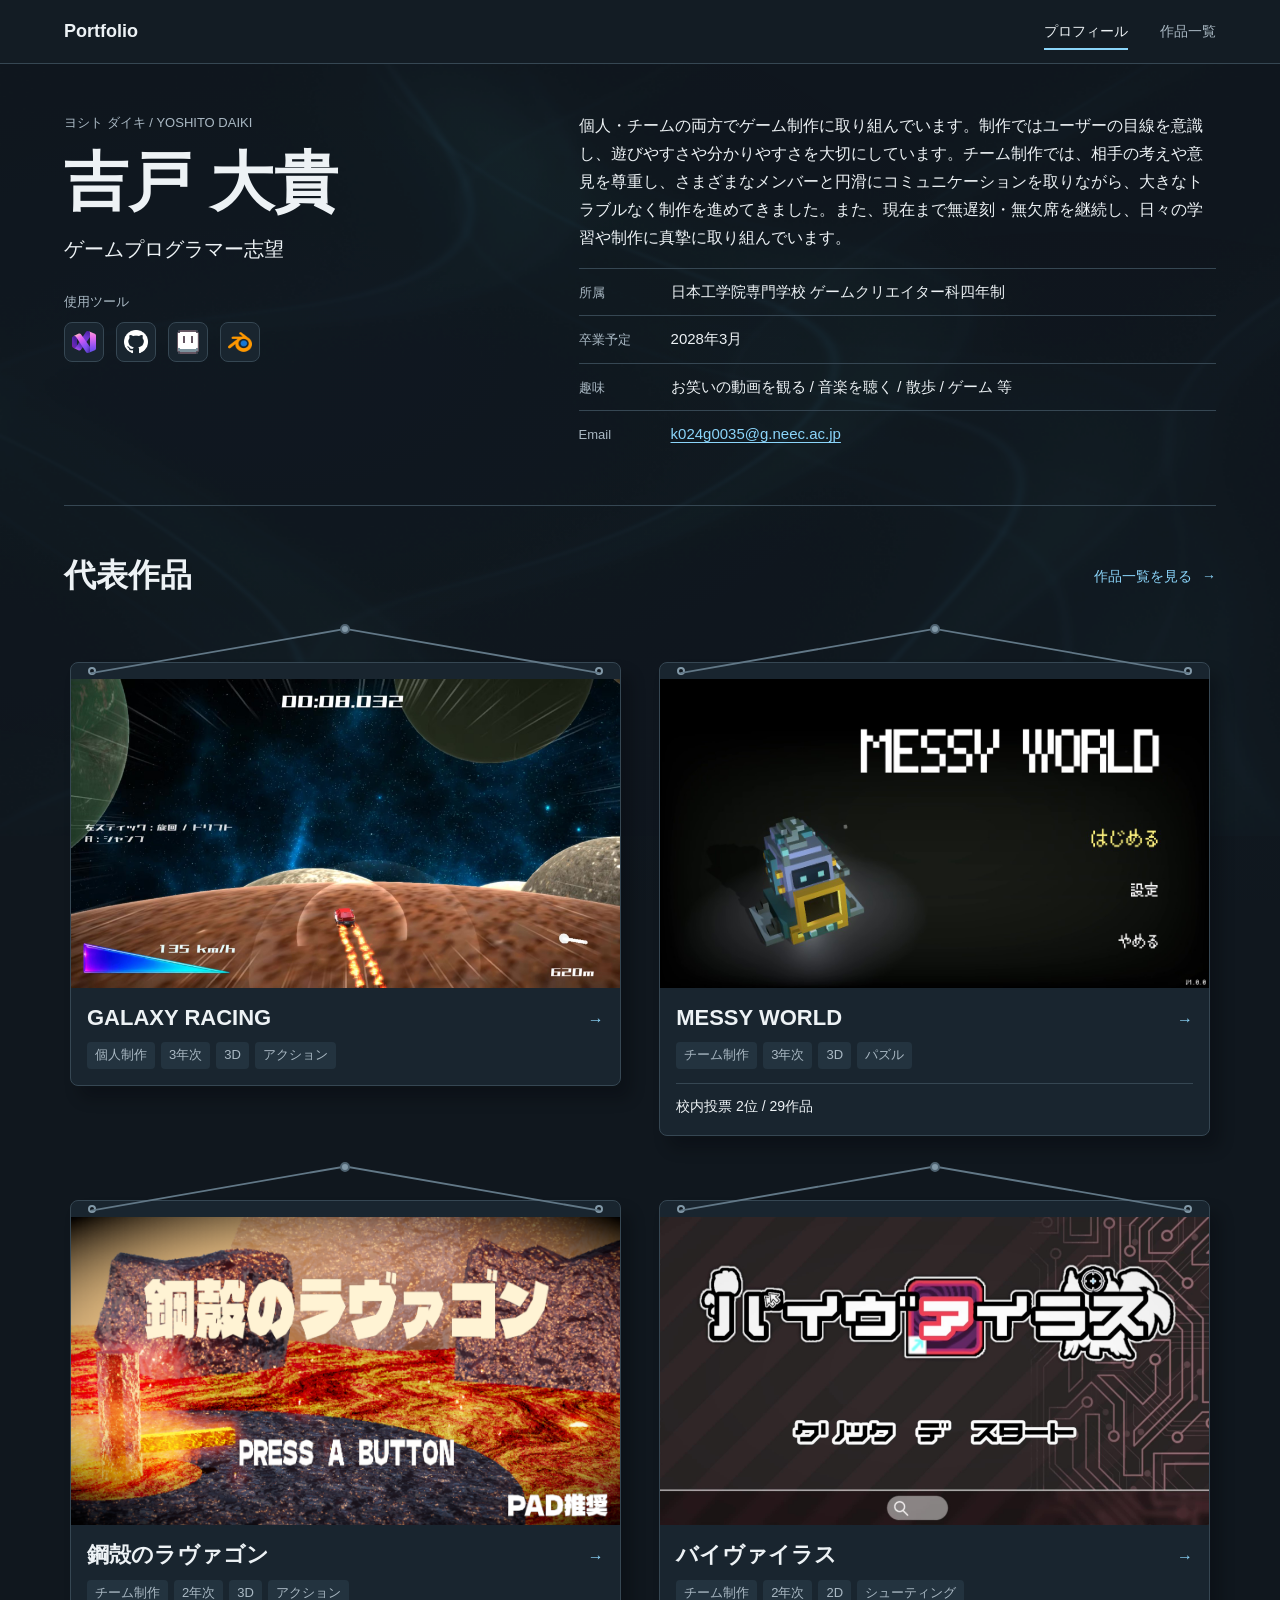
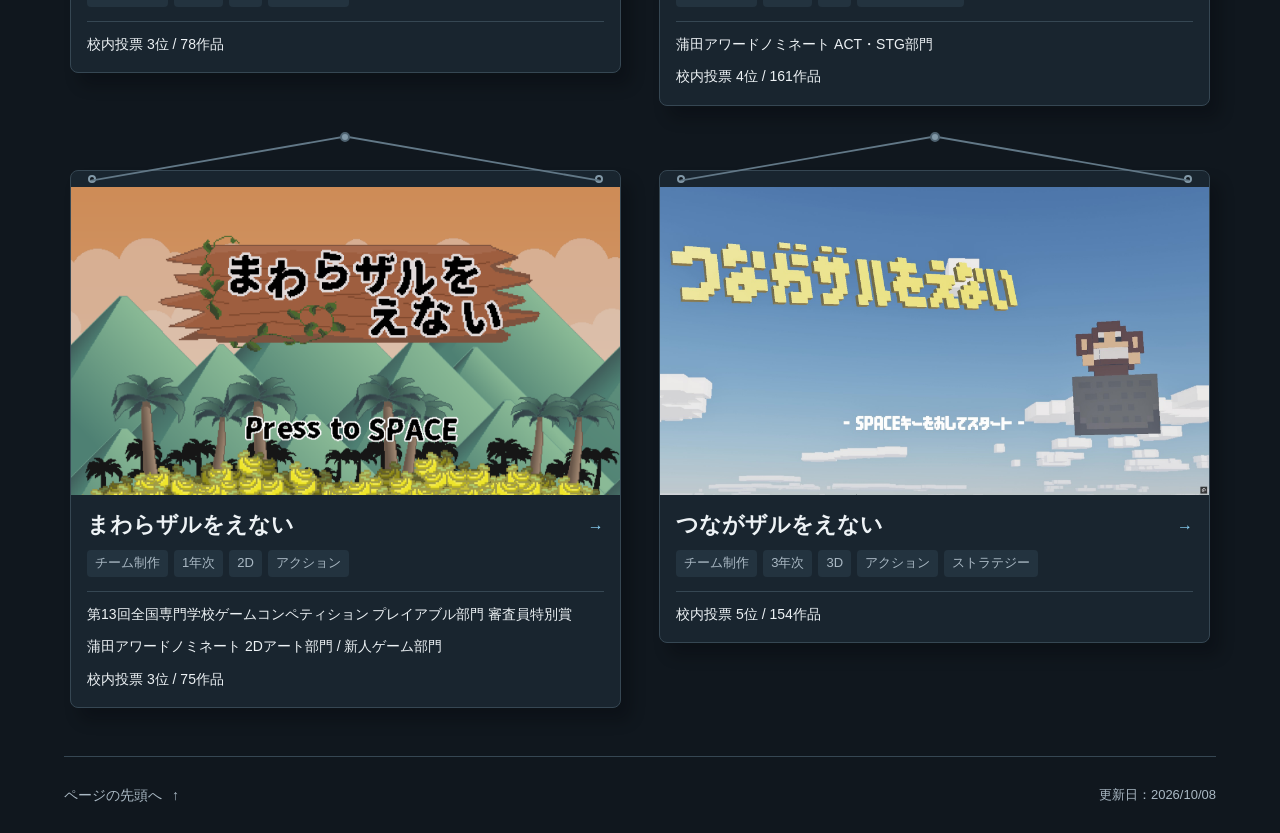
==== commit e0007fb2: "Remove redundant featured works button from profile" ====
--- a/index.html
+++ b/index.html
@@ -2,7 +2,6 @@
 <html lang="ja"><head><meta name="description" content="ゲームプログラマー志望・吉戸 大貴のポートフォリオ。個人・チームで制作したゲーム作品を紹介します。"><meta property="og:type" content="website"><meta property="og:locale" content="ja_JP"><meta property="og:site_name" content="吉戸大貴 Portfolio"><meta property="og:title" content="吉戸 大貴 | プロフィール"><meta property="og:description" content="ゲームプログラマー志望・吉戸 大貴のポートフォリオ。個人・チームで制作したゲーム作品を紹介します。"><meta property="og:url" content="https://yoshito-d.github.io/"><meta property="og:image" content="https://yoshito-d.github.io/assets/uploads/579df90e-e649-4245-8e2d-086b24d02293.jpg"><meta property="og:image:alt" content="GALAXY RACINGのゲーム画面"><meta name="twitter:card" content="summary_large_image"><meta name="twitter:title" content="吉戸 大貴 | プロフィール"><meta name="twitter:description" content="ゲームプログラマー志望・吉戸 大貴のポートフォリオ。個人・チームで制作したゲーム作品を紹介します。"><meta name="twitter:image" content="https://yoshito-d.github.io/assets/uploads/579df90e-e649-4245-8e2d-086b24d02293.jpg"><meta name="twitter:image:alt" content="GALAXY RACINGのゲーム画面"><meta charset="UTF-8"><meta name="viewport" content="width=device-width, initial-scale=1"><meta name="theme-color" content="#10171e"><title>吉戸 大貴 | プロフィール</title><link rel="stylesheet" href="styles.css?v=20261120-portfolio-ui"><script src="preview.js?v=20261005-mobile-preview" defer></script><script src="motion.js?v=20261120-portfolio-ui" defer></script></head><body data-aura="{&quot;color&quot;:&quot;#66c0f4&quot;,&quot;accentColor&quot;:&quot;#2a475e&quot;,&quot;saturation&quot;:122,&quot;brightness&quot;:14,&quot;speed&quot;:40}" style="--aura-color-rgb:102,192,244;--aura-accent-rgb:42,71,94;--aura-primary-opacity:0.030800000000000004;--aura-accent-opacity:0.028000000000000004;--aura-saturation:1.22;--desktop-columns:2"><a class="skip-link" href="#main">本文へ移動</a><header class="site-header"><a class="brand" href="#" aria-label="Portfolio トップへ">Portfolio</a><nav aria-label="メインナビゲーション"><a href="#about" aria-current="page">プロフィール</a><a href="works.html">作品一覧</a></nav></header><main id="main">
 <section id="about" class="profile-section" aria-labelledby="profile-title">
   <div><p class="reading" data-motion>ヨシト ダイキ / YOSHITO DAIKI</p><h1 id="profile-title" data-motion>吉戸 大貴</h1><p class="role" data-motion>ゲームプログラマー志望</p>
-    <a class="primary-link" data-motion href="#works">代表作品を見る <span class="link-arrow" aria-hidden="true">→</span></a>
     <div class="profile-tools" data-motion><p class="tools-label">使用ツール</p><ul class="tool-icons" aria-label="使用ツール"><li><img src="assets/tools/visual-studio.png" alt="Visual Studio" title="Visual Studio" width="48" height="48"></li><li><img class="tool-icon-github" src="assets/tools/github.png" alt="GitHub" title="GitHub" width="48" height="48"></li><li><img class="tool-icon-pixel" src="assets/tools/aseprite.png" alt="Aseprite" title="Aseprite" width="48" height="48"></li><li><img src="assets/tools/blender.png" alt="Blender" title="Blender" width="48" height="48"></li></ul></div>
   </div>
   <div><p class="profile-description" data-motion>個人・チームの両方でゲーム制作に取り組んでいます。制作ではユーザーの目線を意識し、遊びやすさや分かりやすさを大切にしています。チーム制作では、相手の考えや意見を尊重し、さまざまなメンバーと円滑にコミュニケーションを取りながら、大きなトラブルなく制作を進めてきました。また、現在まで無遅刻・無欠席を継続し、日々の学習や制作に真摯に取り組んでいます。</p><dl class="profile" data-motion><div><dt>所属</dt><dd>日本工学院専門学校 ゲームクリエイター科四年制</dd></div><div><dt>卒業予定</dt><dd>2028年3月</dd></div><div><dt>趣味</dt><dd>お笑いの動画を観る / 音楽を聴く / 散歩 / ゲーム 等</dd></div><div><dt>Email</dt><dd><a class="email-link" href="mailto:k024g0035@g.neec.ac.jp">k024g0035@g.neec.ac.jp</a></dd></div></dl></div>
--- a/styles.css
+++ b/styles.css
@@ -142,7 +142,7 @@
   justify-content: space-between;
   column-gap: 1.5rem;
 }
-.primary-link, .all-works-link, .back-link, .detail-video-link, footer a {
+.all-works-link, .back-link, .detail-video-link, footer a {
   display: inline-flex;
   align-items: center;
   gap: 0.625rem;
@@ -150,14 +150,6 @@
   font-size: 0.875rem;
 }
 .link-arrow { flex: none; display: inline-block; }
-.primary-link {
-  padding: 0.5rem 1rem;
-  border-radius: var(--radius);
-  background: var(--accent);
-  color: var(--bg);
-  font-weight: 650;
-}
-.primary-link:hover { background: var(--accent-hover); color: var(--bg); }
 .all-works-link, .email-link { color: var(--accent); }
 .all-works-link:hover, .email-link:hover { color: var(--accent-hover); }
 .email-link { text-decoration: underline; text-underline-offset: 0.2em; }
@@ -173,7 +165,6 @@
 .reading { font-size: 0.8125rem; color: var(--muted); }
 .profile-section h1 { margin-top: 0.375rem; font-size: clamp(2.75rem, 6vw, 4rem); }
 .role { margin-top: 0.5rem; font-size: clamp(1rem, 2vw, 1.25rem); }
-.profile-section .primary-link { margin-top: 1.5rem; }
 .profile-description { margin-bottom: 1rem; }
 .profile > div {
   display: grid;
@@ -479,13 +470,13 @@
   .project-link, .card-board { transition: border-color .2s ease; }
   .project-card:not(.project-card-wire) .project-link { transition: transform .2s ease, border-color .2s ease; }
   .project-card:not(.project-card-wire) .project-link:is(:hover, :focus-visible) { transform: translateY(-4px); }
-  :is(.project-link, .primary-link, .all-works-link):is(:hover, :focus-visible) .link-arrow { transform: translateX(3px); }
+  :is(.project-link, .all-works-link):is(:hover, :focus-visible) .link-arrow { transform: translateX(3px); }
   .back-link:is(:hover, :focus-visible) .link-arrow { transform: translateX(-3px); }
   .detail-video-link:is(:hover, :focus-visible) .link-arrow { transform: translate(2px, -2px); }
   footer a:is(:hover, :focus-visible) .link-arrow { transform: translateY(-3px); }
   .preview-video { transition: opacity .22s ease; }
   .gallery.is-ready .gallery-track { transition: transform .35s ease; }
-  :is(.filter-tag, .filter-reset, .gallery-arrow, .detail-video-link, .primary-link) {
+  :is(.filter-tag, .filter-reset, .gallery-arrow, .detail-video-link) {
     transition: background-color .2s ease, color .2s ease, border-color .2s ease;
   }
 }
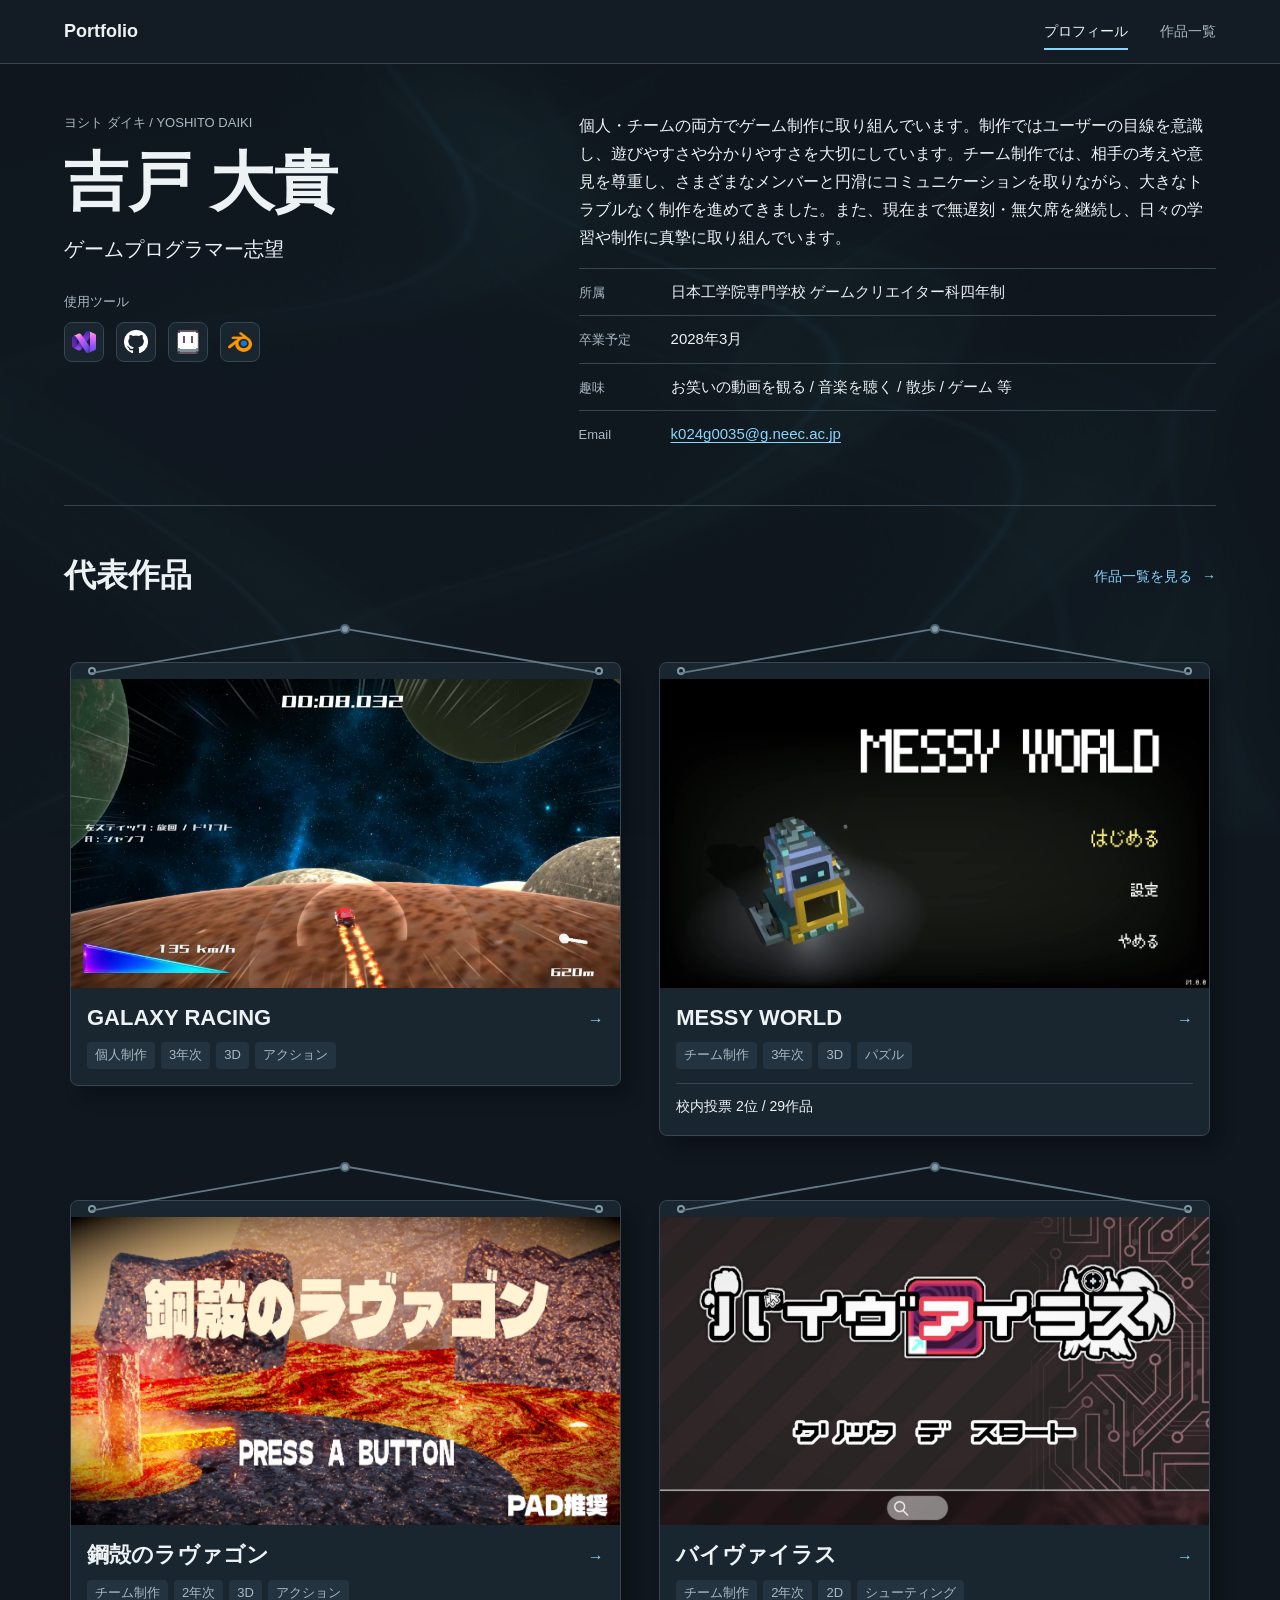
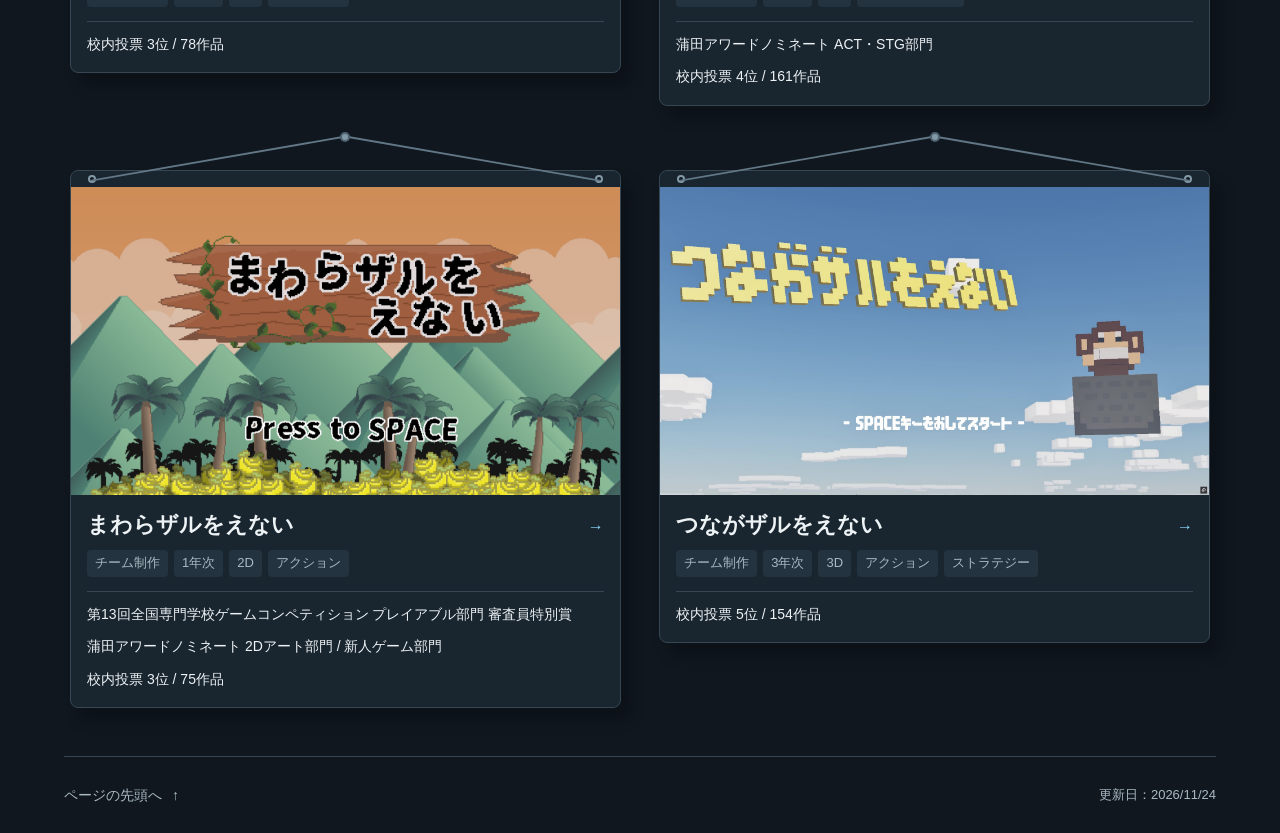
==== commit 14f82e30: "Refresh portfolio update dates when regenerating pages" ====
--- a/index.html
+++ b/index.html
@@ -1,5 +1,5 @@
 <!DOCTYPE html>
-<html lang="ja"><head><meta name="description" content="ゲームプログラマー志望・吉戸 大貴のポートフォリオ。個人・チームで制作したゲーム作品を紹介します。"><meta property="og:type" content="website"><meta property="og:locale" content="ja_JP"><meta property="og:site_name" content="吉戸大貴 Portfolio"><meta property="og:title" content="吉戸 大貴 | プロフィール"><meta property="og:description" content="ゲームプログラマー志望・吉戸 大貴のポートフォリオ。個人・チームで制作したゲーム作品を紹介します。"><meta property="og:url" content="https://yoshito-d.github.io/"><meta property="og:image" content="https://yoshito-d.github.io/assets/uploads/579df90e-e649-4245-8e2d-086b24d02293.jpg"><meta property="og:image:alt" content="GALAXY RACINGのゲーム画面"><meta name="twitter:card" content="summary_large_image"><meta name="twitter:title" content="吉戸 大貴 | プロフィール"><meta name="twitter:description" content="ゲームプログラマー志望・吉戸 大貴のポートフォリオ。個人・チームで制作したゲーム作品を紹介します。"><meta name="twitter:image" content="https://yoshito-d.github.io/assets/uploads/579df90e-e649-4245-8e2d-086b24d02293.jpg"><meta name="twitter:image:alt" content="GALAXY RACINGのゲーム画面"><meta charset="UTF-8"><meta name="viewport" content="width=device-width, initial-scale=1"><meta name="theme-color" content="#10171e"><title>吉戸 大貴 | プロフィール</title><link rel="stylesheet" href="styles.css?v=20261120-portfolio-ui"><script src="preview.js?v=20261005-mobile-preview" defer></script><script src="motion.js?v=20261120-portfolio-ui" defer></script></head><body data-aura="{&quot;color&quot;:&quot;#66c0f4&quot;,&quot;accentColor&quot;:&quot;#2a475e&quot;,&quot;saturation&quot;:122,&quot;brightness&quot;:14,&quot;speed&quot;:40}" style="--aura-color-rgb:102,192,244;--aura-accent-rgb:42,71,94;--aura-primary-opacity:0.030800000000000004;--aura-accent-opacity:0.028000000000000004;--aura-saturation:1.22;--desktop-columns:2"><a class="skip-link" href="#main">本文へ移動</a><header class="site-header"><a class="brand" href="#" aria-label="Portfolio トップへ">Portfolio</a><nav aria-label="メインナビゲーション"><a href="#about" aria-current="page">プロフィール</a><a href="works.html">作品一覧</a></nav></header><main id="main">
+<html lang="ja"><head><meta name="description" content="ゲームプログラマー志望・吉戸 大貴のポートフォリオ。個人・チームで制作したゲーム作品を紹介します。"><meta property="og:type" content="website"><meta property="og:locale" content="ja_JP"><meta property="og:site_name" content="吉戸大貴 Portfolio"><meta property="og:title" content="吉戸 大貴 | プロフィール"><meta property="og:description" content="ゲームプログラマー志望・吉戸 大貴のポートフォリオ。個人・チームで制作したゲーム作品を紹介します。"><meta property="og:url" content="https://yoshito-d.github.io/"><meta property="og:image" content="https://yoshito-d.github.io/assets/uploads/579df90e-e649-4245-8e2d-086b24d02293.jpg"><meta property="og:image:alt" content="GALAXY RACINGのゲーム画面"><meta name="twitter:card" content="summary_large_image"><meta name="twitter:title" content="吉戸 大貴 | プロフィール"><meta name="twitter:description" content="ゲームプログラマー志望・吉戸 大貴のポートフォリオ。個人・チームで制作したゲーム作品を紹介します。"><meta name="twitter:image" content="https://yoshito-d.github.io/assets/uploads/579df90e-e649-4245-8e2d-086b24d02293.jpg"><meta name="twitter:image:alt" content="GALAXY RACINGのゲーム画面"><meta charset="UTF-8"><meta name="viewport" content="width=device-width, initial-scale=1"><meta name="theme-color" content="#10171e"><title>吉戸 大貴 | プロフィール</title><link rel="stylesheet" href="styles.css?v=1073cdd4b1895ba1"><script src="preview.js?v=788b0afb9841962e" defer></script><script src="motion.js?v=e204544a7558192c" defer></script></head><body data-aura="{&quot;color&quot;:&quot;#66c0f4&quot;,&quot;accentColor&quot;:&quot;#2a475e&quot;,&quot;saturation&quot;:122,&quot;brightness&quot;:14,&quot;speed&quot;:40}" style="--aura-color-rgb:102,192,244;--aura-accent-rgb:42,71,94;--aura-primary-opacity:0.030800000000000004;--aura-accent-opacity:0.028000000000000004;--aura-saturation:1.22;--desktop-columns:2"><a class="skip-link" href="#main">本文へ移動</a><header class="site-header"><a class="brand" href="#" aria-label="Portfolio トップへ">Portfolio</a><nav aria-label="メインナビゲーション"><a href="#about" aria-current="page">プロフィール</a><a href="works.html">作品一覧</a></nav></header><main id="main">
 <section id="about" class="profile-section" aria-labelledby="profile-title">
   <div><p class="reading" data-motion>ヨシト ダイキ / YOSHITO DAIKI</p><h1 id="profile-title" data-motion>吉戸 大貴</h1><p class="role" data-motion>ゲームプログラマー志望</p>
     <div class="profile-tools" data-motion><p class="tools-label">使用ツール</p><ul class="tool-icons" aria-label="使用ツール"><li><img src="assets/tools/visual-studio.png" alt="Visual Studio" title="Visual Studio" width="48" height="48"></li><li><img class="tool-icon-github" src="assets/tools/github.png" alt="GitHub" title="GitHub" width="48" height="48"></li><li><img class="tool-icon-pixel" src="assets/tools/aseprite.png" alt="Aseprite" title="Aseprite" width="48" height="48"></li><li><img src="assets/tools/blender.png" alt="Blender" title="Blender" width="48" height="48"></li></ul></div>
@@ -15,4 +15,4 @@
 <article class="project-card project-card-wire" data-dimension="2D" data-genre="アクション" data-production="チーム制作" data-year="1年次"><span class="card-pin" aria-hidden="true"></span><div class="card-hanger" aria-hidden="true"><span class="card-wire card-wire-left"></span><span class="card-wire card-wire-right"></span></div><a class="project-link" href="projects/mawarazaru.html"><div class="card-board"><span class="card-eyelet card-eyelet-left" aria-hidden="true"></span><span class="card-eyelet card-eyelet-right" aria-hidden="true"></span><div class="empty-media" data-preview="assets/uploads/f5231a18-ec42-4fd3-b030-5499ee698dd2.mp4" aria-hidden="true"><img src="assets/uploads/148ddc34-c985-4d0a-bc0f-67020d1d6fc2.png" alt="" loading="lazy"></div><h3 class="project-title">まわらザルをえない <span class="link-arrow" aria-hidden="true">→</span></h3><div class="project-meta"><ul class="project-tags" aria-label="作品のタグ"><li>チーム制作</li><li>1年次</li><li>2D</li><li>アクション</li></ul><ul class="achievement-list"><li>第13回全国専門学校ゲームコンペティション プレイアブル部門 審査員特別賞</li><li>蒲田アワードノミネート  2Dアート部門 / 新人ゲーム部門</li><li>校内投票 3位 / 75作品</li></ul></div></div></a></article>
 <article class="project-card project-card-wire" data-dimension="3D" data-genre="アクション" data-production="チーム制作" data-year="3年次"><span class="card-pin" aria-hidden="true"></span><div class="card-hanger" aria-hidden="true"><span class="card-wire card-wire-left"></span><span class="card-wire card-wire-right"></span></div><a class="project-link" href="projects/work-804e0eb7.html"><div class="card-board"><span class="card-eyelet card-eyelet-left" aria-hidden="true"></span><span class="card-eyelet card-eyelet-right" aria-hidden="true"></span><div class="empty-media" data-preview="assets/uploads/91347e0c-e5f2-43d9-8735-0ec4c5466d1c.mp4" aria-hidden="true"><img src="assets/uploads/5d789b71-5206-4397-a0c4-b77ba793cd35.jpg" alt="" loading="lazy"></div><h3 class="project-title">つながザルをえない <span class="link-arrow" aria-hidden="true">→</span></h3><div class="project-meta"><ul class="project-tags" aria-label="作品のタグ"><li>チーム制作</li><li>3年次</li><li>3D</li><li>アクション</li><li>ストラテジー</li></ul><ul class="achievement-list"><li>校内投票 5位 / 154作品</li></ul></div></div></a></article></div>
 </section>
-</main><footer><a href="#">ページの先頭へ <span class="link-arrow" aria-hidden="true">↑</span></a><p class="page-updated">更新日：<time datetime="2026-10-08">2026/10/08</time></p></footer></body></html>
+</main><footer><a href="#">ページの先頭へ <span class="link-arrow" aria-hidden="true">↑</span></a><p class="page-updated">更新日：<time datetime="2026-11-24">2026/11/24</time></p></footer></body></html>
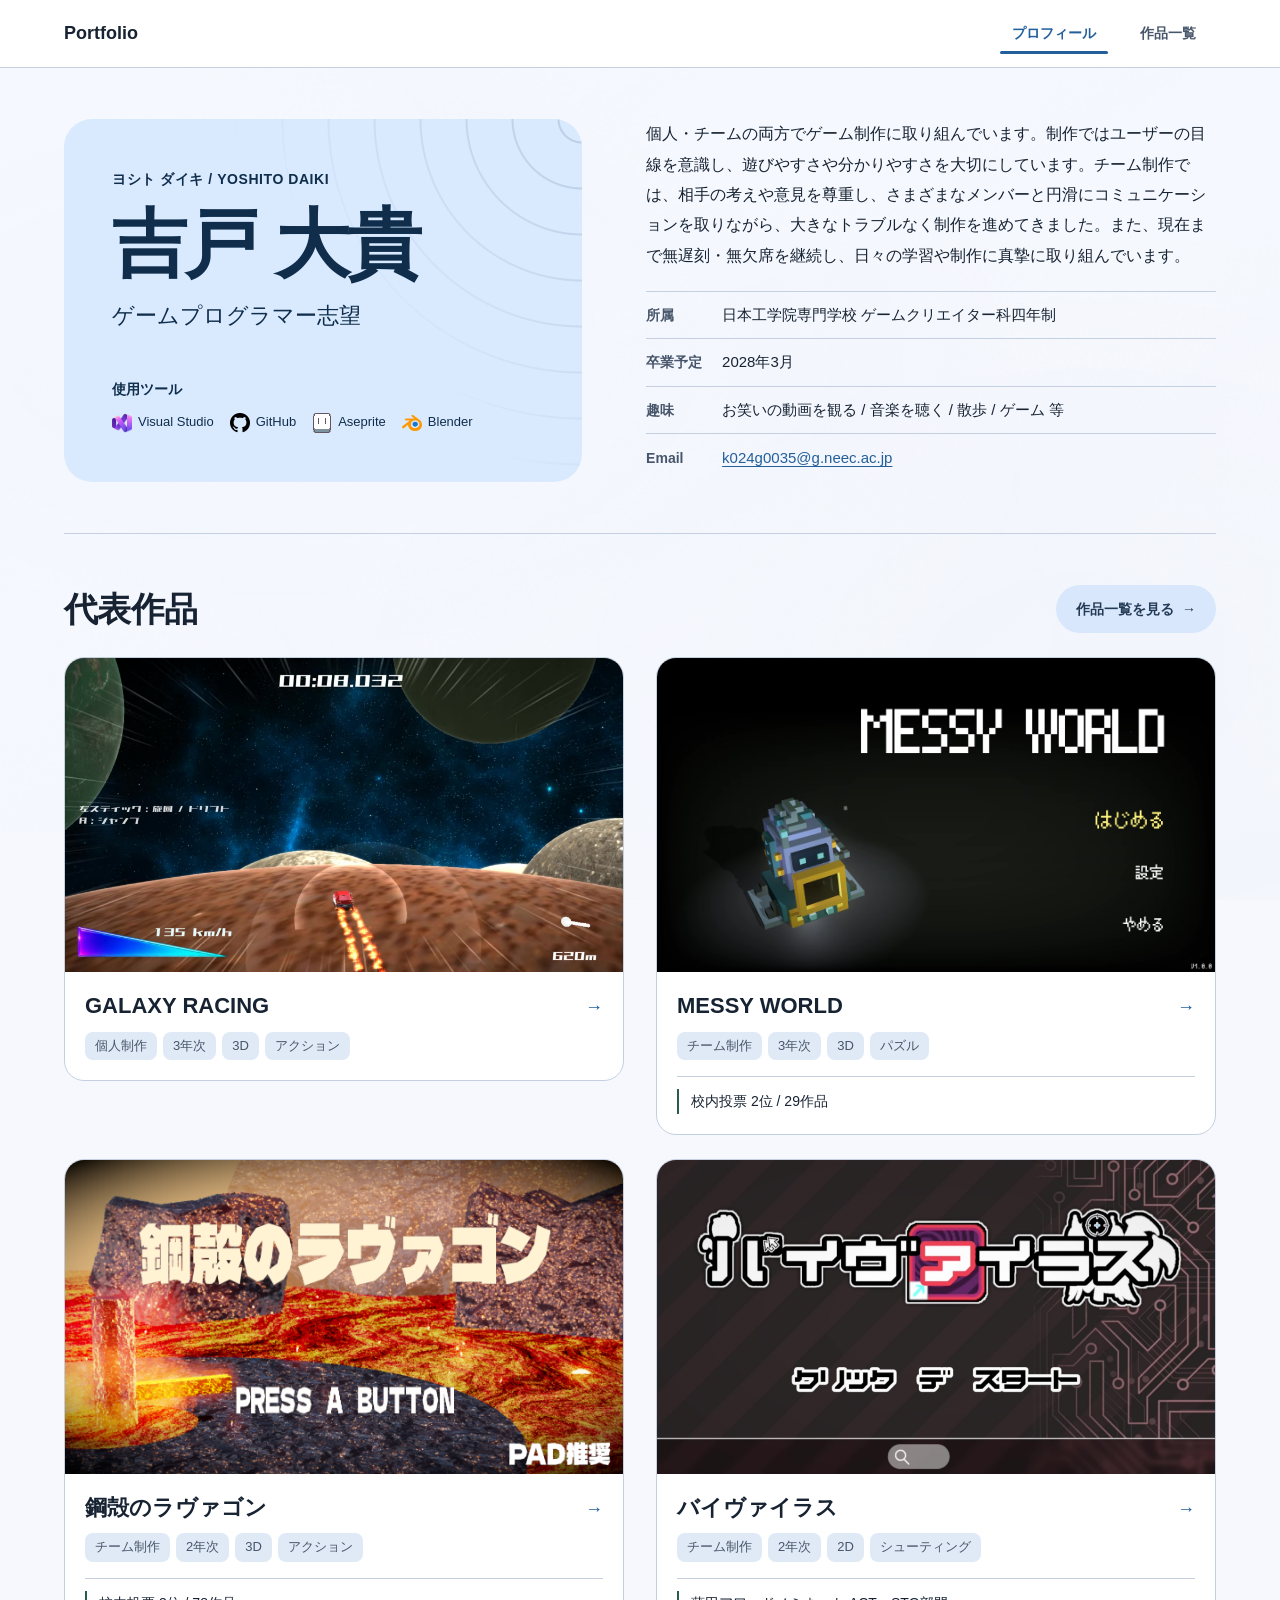
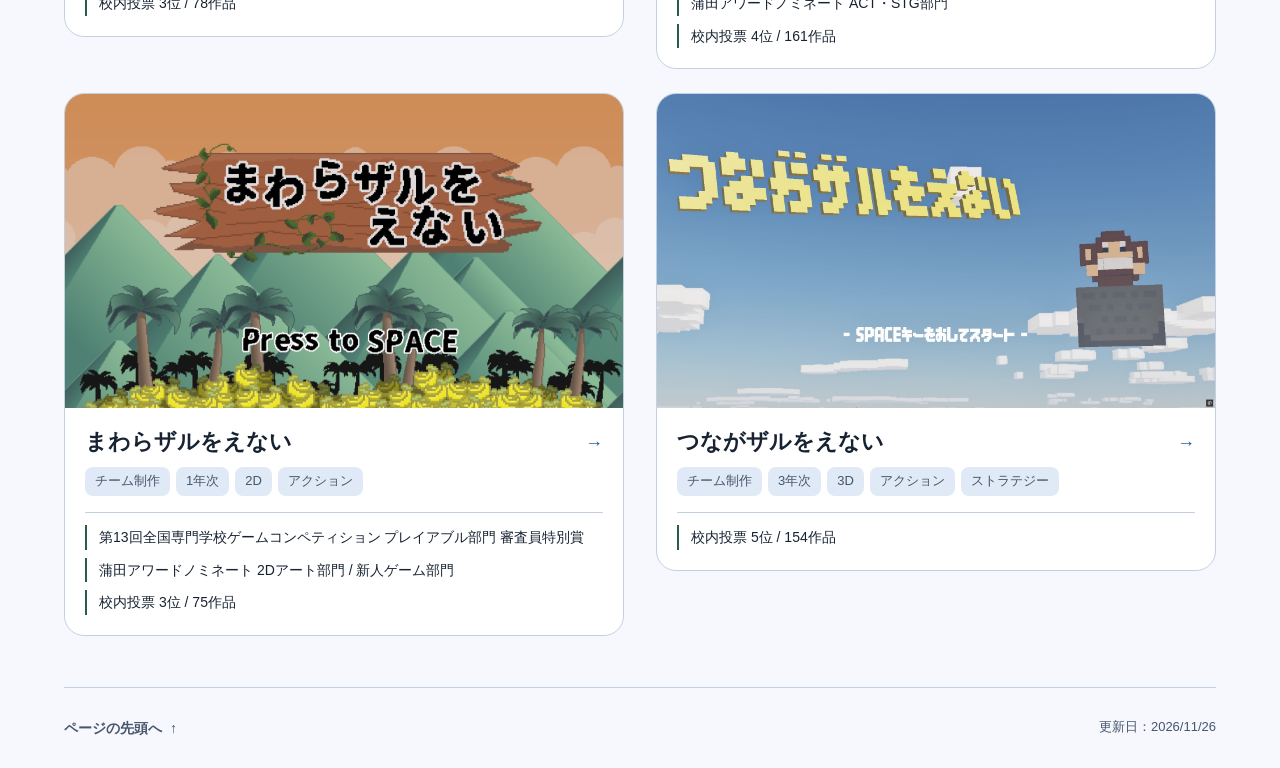
==== commit 3c2e257b: "Redesign portfolio with Material 3" ====
--- a/index.html
+++ b/index.html
@@ -1,18 +1,18 @@
 <!DOCTYPE html>
-<html lang="ja"><head><meta name="description" content="ゲームプログラマー志望・吉戸 大貴のポートフォリオ。個人・チームで制作したゲーム作品を紹介します。"><meta property="og:type" content="website"><meta property="og:locale" content="ja_JP"><meta property="og:site_name" content="吉戸大貴 Portfolio"><meta property="og:title" content="吉戸 大貴 | プロフィール"><meta property="og:description" content="ゲームプログラマー志望・吉戸 大貴のポートフォリオ。個人・チームで制作したゲーム作品を紹介します。"><meta property="og:url" content="https://yoshito-d.github.io/"><meta property="og:image" content="https://yoshito-d.github.io/assets/uploads/579df90e-e649-4245-8e2d-086b24d02293.jpg"><meta property="og:image:alt" content="GALAXY RACINGのゲーム画面"><meta name="twitter:card" content="summary_large_image"><meta name="twitter:title" content="吉戸 大貴 | プロフィール"><meta name="twitter:description" content="ゲームプログラマー志望・吉戸 大貴のポートフォリオ。個人・チームで制作したゲーム作品を紹介します。"><meta name="twitter:image" content="https://yoshito-d.github.io/assets/uploads/579df90e-e649-4245-8e2d-086b24d02293.jpg"><meta name="twitter:image:alt" content="GALAXY RACINGのゲーム画面"><meta charset="UTF-8"><meta name="viewport" content="width=device-width, initial-scale=1"><meta name="theme-color" content="#10171e"><title>吉戸 大貴 | プロフィール</title><link rel="stylesheet" href="styles.css?v=1073cdd4b1895ba1"><script src="preview.js?v=788b0afb9841962e" defer></script><script src="motion.js?v=e204544a7558192c" defer></script></head><body data-aura="{&quot;color&quot;:&quot;#66c0f4&quot;,&quot;accentColor&quot;:&quot;#2a475e&quot;,&quot;saturation&quot;:122,&quot;brightness&quot;:14,&quot;speed&quot;:40}" style="--aura-color-rgb:102,192,244;--aura-accent-rgb:42,71,94;--aura-primary-opacity:0.030800000000000004;--aura-accent-opacity:0.028000000000000004;--aura-saturation:1.22;--desktop-columns:2"><a class="skip-link" href="#main">本文へ移動</a><header class="site-header"><a class="brand" href="#" aria-label="Portfolio トップへ">Portfolio</a><nav aria-label="メインナビゲーション"><a href="#about" aria-current="page">プロフィール</a><a href="works.html">作品一覧</a></nav></header><main id="main">
+<html lang="ja"><head><meta charset="UTF-8"><meta name="viewport" content="width=device-width, initial-scale=1"><meta name="description" content="ゲームプログラマー志望・吉戸 大貴のポートフォリオ。個人・チームで制作したゲーム作品を紹介します。"><meta property="og:type" content="website"><meta property="og:locale" content="ja_JP"><meta property="og:site_name" content="吉戸大貴 Portfolio"><meta property="og:title" content="吉戸 大貴 | プロフィール"><meta property="og:description" content="ゲームプログラマー志望・吉戸 大貴のポートフォリオ。個人・チームで制作したゲーム作品を紹介します。"><meta property="og:url" content="https://yoshito-d.github.io/"><meta property="og:image" content="https://yoshito-d.github.io/assets/uploads/579df90e-e649-4245-8e2d-086b24d02293.jpg"><meta property="og:image:alt" content="GALAXY RACINGのゲーム画面"><meta name="twitter:card" content="summary_large_image"><meta name="twitter:title" content="吉戸 大貴 | プロフィール"><meta name="twitter:description" content="ゲームプログラマー志望・吉戸 大貴のポートフォリオ。個人・チームで制作したゲーム作品を紹介します。"><meta name="twitter:image" content="https://yoshito-d.github.io/assets/uploads/579df90e-e649-4245-8e2d-086b24d02293.jpg"><meta name="twitter:image:alt" content="GALAXY RACINGのゲーム画面"><title>吉戸 大貴 | プロフィール</title><link rel="stylesheet" href="styles.css?v=94bd50d919d536c8"><script src="preview.js?v=788b0afb9841962e" defer></script><script src="motion.js?v=cbbfd097a903a32e" defer></script></head><body data-aura="{&quot;color&quot;:&quot;#66c0f4&quot;,&quot;accentColor&quot;:&quot;#2a475e&quot;,&quot;saturation&quot;:122,&quot;brightness&quot;:14,&quot;speed&quot;:40}" style="--aura-color-rgb:102,192,244;--aura-accent-rgb:42,71,94;--aura-primary-opacity:0.030800000000000004;--aura-accent-opacity:0.028000000000000004;--aura-saturation:1.22;--desktop-columns:2"><a class="skip-link" href="#main">本文へ移動</a><header class="site-header"><a class="brand" href="#" aria-label="Portfolio トップへ">Portfolio</a><nav aria-label="メインナビゲーション"><a href="#about" aria-current="page">プロフィール</a><a href="works.html">作品一覧</a></nav></header><main id="main" tabindex="-1">
 <section id="about" class="profile-section" aria-labelledby="profile-title">
-  <div><p class="reading" data-motion>ヨシト ダイキ / YOSHITO DAIKI</p><h1 id="profile-title" data-motion>吉戸 大貴</h1><p class="role" data-motion>ゲームプログラマー志望</p>
-    <div class="profile-tools" data-motion><p class="tools-label">使用ツール</p><ul class="tool-icons" aria-label="使用ツール"><li><img src="assets/tools/visual-studio.png" alt="Visual Studio" title="Visual Studio" width="48" height="48"></li><li><img class="tool-icon-github" src="assets/tools/github.png" alt="GitHub" title="GitHub" width="48" height="48"></li><li><img class="tool-icon-pixel" src="assets/tools/aseprite.png" alt="Aseprite" title="Aseprite" width="48" height="48"></li><li><img src="assets/tools/blender.png" alt="Blender" title="Blender" width="48" height="48"></li></ul></div>
+  <div class="profile-identity"><div><p class="reading" data-motion>ヨシト ダイキ / YOSHITO DAIKI</p><h1 id="profile-title" data-motion>吉戸 大貴</h1><p class="role" data-motion>ゲームプログラマー志望</p></div>
+    <div class="profile-tools" data-motion><p class="tools-label">使用ツール</p><ul class="tool-icons" aria-label="使用ツール"><li><img src="assets/tools/visual-studio.png" alt="" width="48" height="48"><span>Visual Studio</span></li><li><img class="tool-icon-github" src="assets/tools/github.png" alt="" width="48" height="48"><span>GitHub</span></li><li><img class="tool-icon-pixel" src="assets/tools/aseprite.png" alt="" width="48" height="48"><span>Aseprite</span></li><li><img src="assets/tools/blender.png" alt="" width="48" height="48"><span>Blender</span></li></ul></div>
   </div>
-  <div><p class="profile-description" data-motion>個人・チームの両方でゲーム制作に取り組んでいます。制作ではユーザーの目線を意識し、遊びやすさや分かりやすさを大切にしています。チーム制作では、相手の考えや意見を尊重し、さまざまなメンバーと円滑にコミュニケーションを取りながら、大きなトラブルなく制作を進めてきました。また、現在まで無遅刻・無欠席を継続し、日々の学習や制作に真摯に取り組んでいます。</p><dl class="profile" data-motion><div><dt>所属</dt><dd>日本工学院専門学校 ゲームクリエイター科四年制</dd></div><div><dt>卒業予定</dt><dd>2028年3月</dd></div><div><dt>趣味</dt><dd>お笑いの動画を観る / 音楽を聴く / 散歩 / ゲーム 等</dd></div><div><dt>Email</dt><dd><a class="email-link" href="mailto:k024g0035@g.neec.ac.jp">k024g0035@g.neec.ac.jp</a></dd></div></dl></div>
+  <div class="profile-summary"><p class="profile-description" data-motion>個人・チームの両方でゲーム制作に取り組んでいます。制作ではユーザーの目線を意識し、遊びやすさや分かりやすさを大切にしています。チーム制作では、相手の考えや意見を尊重し、さまざまなメンバーと円滑にコミュニケーションを取りながら、大きなトラブルなく制作を進めてきました。また、現在まで無遅刻・無欠席を継続し、日々の学習や制作に真摯に取り組んでいます。</p><dl class="profile" data-motion><div><dt>所属</dt><dd>日本工学院専門学校 ゲームクリエイター科四年制</dd></div><div><dt>卒業予定</dt><dd>2028年3月</dd></div><div><dt>趣味</dt><dd>お笑いの動画を観る / 音楽を聴く / 散歩 / ゲーム 等</dd></div><div><dt>Email</dt><dd><a class="email-link" href="mailto:k024g0035@g.neec.ac.jp">k024g0035@g.neec.ac.jp</a></dd></div></dl></div>
 </section>
 <section id="works" class="section" aria-labelledby="works-title">
   <div class="section-heading-row"><h2 id="works-title" data-motion>代表作品</h2><a class="all-works-link" data-motion href="works.html">作品一覧を見る <span class="link-arrow" aria-hidden="true">→</span></a></div>
-  <div class="featured-grid"><article class="project-card project-card-wire" data-dimension="3D" data-genre="アクション" data-production="個人制作" data-year="3年次"><span class="card-pin" aria-hidden="true"></span><div class="card-hanger" aria-hidden="true"><span class="card-wire card-wire-left"></span><span class="card-wire card-wire-right"></span></div><a class="project-link" href="projects/planet-action.html"><div class="card-board"><span class="card-eyelet card-eyelet-left" aria-hidden="true"></span><span class="card-eyelet card-eyelet-right" aria-hidden="true"></span><div class="empty-media" data-preview="assets/uploads/43eb7632-6a05-48b1-8d95-0fb02f30b634.mp4" aria-hidden="true"><img src="assets/uploads/579df90e-e649-4245-8e2d-086b24d02293.jpg" alt="" loading="lazy"></div><h3 class="project-title">GALAXY RACING <span class="link-arrow" aria-hidden="true">→</span></h3><div class="project-meta"><ul class="project-tags" aria-label="作品のタグ"><li>個人制作</li><li>3年次</li><li>3D</li><li>アクション</li></ul></div></div></a></article>
-<article class="project-card project-card-wire" data-dimension="3D" data-genre="パズル" data-production="チーム制作" data-year="3年次"><span class="card-pin" aria-hidden="true"></span><div class="card-hanger" aria-hidden="true"><span class="card-wire card-wire-left"></span><span class="card-wire card-wire-right"></span></div><a class="project-link" href="projects/messy-world.html"><div class="card-board"><span class="card-eyelet card-eyelet-left" aria-hidden="true"></span><span class="card-eyelet card-eyelet-right" aria-hidden="true"></span><div class="empty-media" data-preview="assets/uploads/3602b70e-d0be-49c4-b826-941806d86faa.mp4" aria-hidden="true"><img src="assets/uploads/43e169b0-bbd3-40fa-b473-8aa92c8c8727.jpg" alt="" loading="lazy"></div><h3 class="project-title">MESSY WORLD <span class="link-arrow" aria-hidden="true">→</span></h3><div class="project-meta"><ul class="project-tags" aria-label="作品のタグ"><li>チーム制作</li><li>3年次</li><li>3D</li><li>パズル</li></ul><ul class="achievement-list"><li>校内投票 2位 / 29作品</li></ul></div></div></a></article>
-<article class="project-card project-card-wire" data-dimension="3D" data-genre="アクション" data-production="チーム制作" data-year="2年次"><span class="card-pin" aria-hidden="true"></span><div class="card-hanger" aria-hidden="true"><span class="card-wire card-wire-left"></span><span class="card-wire card-wire-right"></span></div><a class="project-link" href="projects/ravagon.html"><div class="card-board"><span class="card-eyelet card-eyelet-left" aria-hidden="true"></span><span class="card-eyelet card-eyelet-right" aria-hidden="true"></span><div class="empty-media" data-preview="assets/uploads/b02f4aee-77ad-4b39-abcc-5685025b9a80.mp4" aria-hidden="true"><img src="assets/uploads/f7f17e6c-6f7b-4838-ab09-08c903dc626c.png" alt="" loading="lazy"></div><h3 class="project-title">鋼殻のラヴァゴン <span class="link-arrow" aria-hidden="true">→</span></h3><div class="project-meta"><ul class="project-tags" aria-label="作品のタグ"><li>チーム制作</li><li>2年次</li><li>3D</li><li>アクション</li></ul><ul class="achievement-list"><li>校内投票 3位 / 78作品</li></ul></div></div></a></article>
-<article class="project-card project-card-wire" data-dimension="2D" data-genre="シューティング" data-production="チーム制作" data-year="2年次"><span class="card-pin" aria-hidden="true"></span><div class="card-hanger" aria-hidden="true"><span class="card-wire card-wire-left"></span><span class="card-wire card-wire-right"></span></div><a class="project-link" href="projects/by-virus.html"><div class="card-board"><span class="card-eyelet card-eyelet-left" aria-hidden="true"></span><span class="card-eyelet card-eyelet-right" aria-hidden="true"></span><div class="empty-media" data-preview="assets/uploads/e41c4137-837e-4e1e-bd0e-b257d435e3ed.mp4" aria-hidden="true"><img src="assets/uploads/c7f0b045-8188-45e5-b42a-276d3785efd2.jpg" alt="" loading="lazy"></div><h3 class="project-title">バイヴァイラス <span class="link-arrow" aria-hidden="true">→</span></h3><div class="project-meta"><ul class="project-tags" aria-label="作品のタグ"><li>チーム制作</li><li>2年次</li><li>2D</li><li>シューティング</li></ul><ul class="achievement-list"><li>蒲田アワードノミネート ACT・STG部門</li><li>校内投票 4位 / 161作品</li></ul></div></div></a></article>
-<article class="project-card project-card-wire" data-dimension="2D" data-genre="アクション" data-production="チーム制作" data-year="1年次"><span class="card-pin" aria-hidden="true"></span><div class="card-hanger" aria-hidden="true"><span class="card-wire card-wire-left"></span><span class="card-wire card-wire-right"></span></div><a class="project-link" href="projects/mawarazaru.html"><div class="card-board"><span class="card-eyelet card-eyelet-left" aria-hidden="true"></span><span class="card-eyelet card-eyelet-right" aria-hidden="true"></span><div class="empty-media" data-preview="assets/uploads/f5231a18-ec42-4fd3-b030-5499ee698dd2.mp4" aria-hidden="true"><img src="assets/uploads/148ddc34-c985-4d0a-bc0f-67020d1d6fc2.png" alt="" loading="lazy"></div><h3 class="project-title">まわらザルをえない <span class="link-arrow" aria-hidden="true">→</span></h3><div class="project-meta"><ul class="project-tags" aria-label="作品のタグ"><li>チーム制作</li><li>1年次</li><li>2D</li><li>アクション</li></ul><ul class="achievement-list"><li>第13回全国専門学校ゲームコンペティション プレイアブル部門 審査員特別賞</li><li>蒲田アワードノミネート  2Dアート部門 / 新人ゲーム部門</li><li>校内投票 3位 / 75作品</li></ul></div></div></a></article>
-<article class="project-card project-card-wire" data-dimension="3D" data-genre="アクション" data-production="チーム制作" data-year="3年次"><span class="card-pin" aria-hidden="true"></span><div class="card-hanger" aria-hidden="true"><span class="card-wire card-wire-left"></span><span class="card-wire card-wire-right"></span></div><a class="project-link" href="projects/work-804e0eb7.html"><div class="card-board"><span class="card-eyelet card-eyelet-left" aria-hidden="true"></span><span class="card-eyelet card-eyelet-right" aria-hidden="true"></span><div class="empty-media" data-preview="assets/uploads/91347e0c-e5f2-43d9-8735-0ec4c5466d1c.mp4" aria-hidden="true"><img src="assets/uploads/5d789b71-5206-4397-a0c4-b77ba793cd35.jpg" alt="" loading="lazy"></div><h3 class="project-title">つながザルをえない <span class="link-arrow" aria-hidden="true">→</span></h3><div class="project-meta"><ul class="project-tags" aria-label="作品のタグ"><li>チーム制作</li><li>3年次</li><li>3D</li><li>アクション</li><li>ストラテジー</li></ul><ul class="achievement-list"><li>校内投票 5位 / 154作品</li></ul></div></div></a></article></div>
+  <div class="featured-grid"><article class="project-card" data-dimension="3D" data-genre="アクション" data-production="個人制作" data-year="3年次"><a class="project-link" href="projects/planet-action.html" aria-labelledby="card-planet-action"><div class="empty-media" data-preview="assets/uploads/43eb7632-6a05-48b1-8d95-0fb02f30b634.mp4" aria-hidden="true"><img src="assets/uploads/579df90e-e649-4245-8e2d-086b24d02293.jpg" alt="" loading="lazy"></div><h3 class="project-title" id="card-planet-action">GALAXY RACING <span class="link-arrow" aria-hidden="true">→</span></h3><div class="project-meta"><ul class="project-tags" aria-label="作品のタグ"><li>個人制作</li><li>3年次</li><li>3D</li><li>アクション</li></ul></div></a></article>
+<article class="project-card" data-dimension="3D" data-genre="パズル" data-production="チーム制作" data-year="3年次"><a class="project-link" href="projects/messy-world.html" aria-labelledby="card-messy-world"><div class="empty-media" data-preview="assets/uploads/3602b70e-d0be-49c4-b826-941806d86faa.mp4" aria-hidden="true"><img src="assets/uploads/43e169b0-bbd3-40fa-b473-8aa92c8c8727.jpg" alt="" loading="lazy"></div><h3 class="project-title" id="card-messy-world">MESSY WORLD <span class="link-arrow" aria-hidden="true">→</span></h3><div class="project-meta"><ul class="project-tags" aria-label="作品のタグ"><li>チーム制作</li><li>3年次</li><li>3D</li><li>パズル</li></ul><ul class="achievement-list"><li>校内投票 2位 / 29作品</li></ul></div></a></article>
+<article class="project-card" data-dimension="3D" data-genre="アクション" data-production="チーム制作" data-year="2年次"><a class="project-link" href="projects/ravagon.html" aria-labelledby="card-ravagon"><div class="empty-media" data-preview="assets/uploads/b02f4aee-77ad-4b39-abcc-5685025b9a80.mp4" aria-hidden="true"><img src="assets/uploads/f7f17e6c-6f7b-4838-ab09-08c903dc626c.png" alt="" loading="lazy"></div><h3 class="project-title" id="card-ravagon">鋼殻のラヴァゴン <span class="link-arrow" aria-hidden="true">→</span></h3><div class="project-meta"><ul class="project-tags" aria-label="作品のタグ"><li>チーム制作</li><li>2年次</li><li>3D</li><li>アクション</li></ul><ul class="achievement-list"><li>校内投票 3位 / 78作品</li></ul></div></a></article>
+<article class="project-card" data-dimension="2D" data-genre="シューティング" data-production="チーム制作" data-year="2年次"><a class="project-link" href="projects/by-virus.html" aria-labelledby="card-by-virus"><div class="empty-media" data-preview="assets/uploads/e41c4137-837e-4e1e-bd0e-b257d435e3ed.mp4" aria-hidden="true"><img src="assets/uploads/c7f0b045-8188-45e5-b42a-276d3785efd2.jpg" alt="" loading="lazy"></div><h3 class="project-title" id="card-by-virus">バイヴァイラス <span class="link-arrow" aria-hidden="true">→</span></h3><div class="project-meta"><ul class="project-tags" aria-label="作品のタグ"><li>チーム制作</li><li>2年次</li><li>2D</li><li>シューティング</li></ul><ul class="achievement-list"><li>蒲田アワードノミネート ACT・STG部門</li><li>校内投票 4位 / 161作品</li></ul></div></a></article>
+<article class="project-card" data-dimension="2D" data-genre="アクション" data-production="チーム制作" data-year="1年次"><a class="project-link" href="projects/mawarazaru.html" aria-labelledby="card-mawarazaru"><div class="empty-media" data-preview="assets/uploads/f5231a18-ec42-4fd3-b030-5499ee698dd2.mp4" aria-hidden="true"><img src="assets/uploads/148ddc34-c985-4d0a-bc0f-67020d1d6fc2.png" alt="" loading="lazy"></div><h3 class="project-title" id="card-mawarazaru">まわらザルをえない <span class="link-arrow" aria-hidden="true">→</span></h3><div class="project-meta"><ul class="project-tags" aria-label="作品のタグ"><li>チーム制作</li><li>1年次</li><li>2D</li><li>アクション</li></ul><ul class="achievement-list"><li>第13回全国専門学校ゲームコンペティション プレイアブル部門 審査員特別賞</li><li>蒲田アワードノミネート  2Dアート部門 / 新人ゲーム部門</li><li>校内投票 3位 / 75作品</li></ul></div></a></article>
+<article class="project-card" data-dimension="3D" data-genre="アクション" data-production="チーム制作" data-year="3年次"><a class="project-link" href="projects/work-804e0eb7.html" aria-labelledby="card-work-804e0eb7"><div class="empty-media" data-preview="assets/uploads/91347e0c-e5f2-43d9-8735-0ec4c5466d1c.mp4" aria-hidden="true"><img src="assets/uploads/5d789b71-5206-4397-a0c4-b77ba793cd35.jpg" alt="" loading="lazy"></div><h3 class="project-title" id="card-work-804e0eb7">つながザルをえない <span class="link-arrow" aria-hidden="true">→</span></h3><div class="project-meta"><ul class="project-tags" aria-label="作品のタグ"><li>チーム制作</li><li>3年次</li><li>3D</li><li>アクション</li><li>ストラテジー</li></ul><ul class="achievement-list"><li>校内投票 5位 / 154作品</li></ul></div></a></article></div>
 </section>
-</main><footer><a href="#">ページの先頭へ <span class="link-arrow" aria-hidden="true">↑</span></a><p class="page-updated">更新日：<time datetime="2026-11-24">2026/11/24</time></p></footer></body></html>
+</main><footer><a href="#">ページの先頭へ <span class="link-arrow" aria-hidden="true">↑</span></a><p class="page-updated">更新日：<time datetime="2026-11-26">2026/11/26</time></p></footer></body></html>
--- a/styles.css
+++ b/styles.css
@@ -2,21 +2,62 @@
 
 :root {
   color-scheme: dark;
-  --bg: #10171e;
-  --header: #131c24;
-  --panel: #19252f;
-  --panel-hover: #23333f;
-  --text: #edf2f5;
-  --muted: #aab9c4;
-  --line: #364753;
-  --control-line: #617784;
-  --accent: #8bd5fa;
-  --accent-hover: #c3ecff;
-  --media: #0c1319;
+  --md-sys-color-surface: #111720;
+  --md-sys-color-surface-container-low: #171f2b;
+  --md-sys-color-surface-container: #1c2735;
+  --md-sys-color-surface-container-high: #263343;
+  --md-sys-color-on-surface: #e5ecf6;
+  --md-sys-color-on-surface-variant: #bac7d8;
+  --md-sys-color-outline: #8194ab;
+  --md-sys-color-outline-variant: #3c4b5e;
+  --md-sys-color-primary: #a9d2ff;
+  --md-sys-color-on-primary: #0c2b49;
+  --md-sys-color-primary-container: #1c3858;
+  --md-sys-color-on-primary-container: #daebff;
+  --md-sys-color-secondary-container: #33465e;
+  --md-sys-color-on-secondary-container: #d9e7fa;
+  --md-sys-color-tertiary: #b9d9cb;
+  --md-sys-color-shadow: #000000;
+  --media-background: #070d15;
+  --tool-icon-filter: invert(1);
   --content-width: 72rem;
-  --gutter: clamp(1rem, 4vw, 2.5rem);
-  --section-space: clamp(2rem, 4vw, 3rem);
-  --radius: 0.5rem;
+  --gutter: clamp(1rem, 4vw, 3rem);
+  --section-space: clamp(2rem, 4vw, 3.5rem);
+  --shape-small: .5rem;
+  --shape-medium: .75rem;
+  --shape-large: 1.25rem;
+  --shape-extra-large: 1.75rem;
+  --shape-full: 999px;
+  --state-hover: 8%;
+  --state-pressed: 12%;
+  --target: 3rem;
+  --type-display: clamp(2.875rem, 1.8rem + 3.6vw, 5rem);
+  --type-headline: clamp(2.125rem, 1.4rem + 2.5vw, 3.75rem);
+  --type-section: clamp(1.5rem, 1.15rem + 1.25vw, 2.25rem);
+  --type-title: clamp(1.125rem, 1.02rem + .46vw, 1.375rem);
+  --type-label: .875rem;
+}
+
+@media (prefers-color-scheme: light) {
+  :root {
+    color-scheme: light;
+    --md-sys-color-surface: #f6f8fe;
+    --md-sys-color-surface-container-low: #ffffff;
+    --md-sys-color-surface-container: #eaf0f9;
+    --md-sys-color-surface-container-high: #e0e9f6;
+    --md-sys-color-on-surface: #172332;
+    --md-sys-color-on-surface-variant: #47566a;
+    --md-sys-color-outline: #68798e;
+    --md-sys-color-outline-variant: #c4cfdf;
+    --md-sys-color-primary: #235f9b;
+    --md-sys-color-on-primary: #ffffff;
+    --md-sys-color-primary-container: #d9eaff;
+    --md-sys-color-on-primary-container: #102e4c;
+    --md-sys-color-secondary-container: #d8e7fb;
+    --md-sys-color-on-secondary-container: #233a54;
+    --md-sys-color-tertiary: #285d4c;
+    --tool-icon-filter: none;
+  }
 }
 
 * { box-sizing: border-box; }
@@ -24,18 +65,20 @@
 body {
   isolation: isolate;
   margin: 0;
-  background: var(--bg);
-  color: var(--text);
-  font-family: "Segoe UI", "Yu Gothic", Meiryo, sans-serif;
+  background: var(--md-sys-color-surface);
+  color: var(--md-sys-color-on-surface);
+  font-family: "Segoe UI", "Hiragino Sans", "Yu Gothic UI", Meiryo, sans-serif;
   line-height: 1.75;
 }
+body:not(.editor-body) { display: flex; flex-direction: column; min-height: 100svh; }
 h1, h2, h3, h4, p, dl, dd { margin: 0; }
-h1, h2, h3, h4 { line-height: 1.3; }
-h1 { font-size: clamp(2rem, 5vw, 3.5rem); font-weight: 650; overflow-wrap: anywhere; }
-h2 { font-size: clamp(1.375rem, 3vw, 2rem); font-weight: 650; }
+h1, h2, h3, h4 { line-height: 1.25; overflow-wrap: anywhere; }
+h1 { font-size: var(--type-headline); font-weight: 700; letter-spacing: -.035em; }
+h2 { font-size: var(--type-section); font-weight: 650; letter-spacing: -.015em; }
 a { color: inherit; text-decoration: none; }
-a:hover { color: var(--accent); }
-:where(a, button):focus-visible { outline: 2px solid var(--accent); outline-offset: 4px; }
+a:hover { color: var(--md-sys-color-primary); }
+:where(a, button, main, summary):focus-visible { outline: 2px solid var(--md-sys-color-primary); outline-offset: 3px; }
+main:focus-visible { outline-offset: -2px; }
 img { display: block; width: 100%; height: 100%; object-fit: cover; }
 [hidden] { display: none !important; }
 .sr-only {
@@ -74,16 +117,19 @@
 main:not(.editor-layout), footer {
   width: min(var(--content-width), calc(100% - 2 * var(--gutter)));
 }
+body:not(.editor-body) > main { flex: 1; }
 .skip-link {
   position: fixed;
-  top: -6rem;
+  top: .5rem;
   left: var(--gutter);
   z-index: 30;
-  background: var(--accent);
-  color: var(--bg);
-  padding: 0.5rem 1rem;
-}
-.skip-link:focus { top: 0.5rem; color: var(--bg); }
+  transform: translateY(calc(-100% - 1rem));
+  background: var(--md-sys-color-primary);
+  color: var(--md-sys-color-on-primary);
+  border-radius: var(--shape-small);
+  padding: .75rem 1.25rem;
+}
+.skip-link:focus { transform: none; color: var(--md-sys-color-on-primary); }
 .site-header {
   position: sticky;
   top: 0;
@@ -91,30 +137,36 @@
   display: flex;
   align-items: center;
   justify-content: space-between;
-  gap: 0.75rem;
-  min-height: 4rem;
+  flex-wrap: wrap;
+  gap: 0 .5rem;
+  min-height: 4.25rem;
   padding-inline: max(var(--gutter), calc((100% - var(--content-width)) / 2));
-  background: var(--header);
-  border-bottom: 1px solid var(--line);
-}
-.brand { font-size: 1.125rem; font-weight: 650; }
-.site-header nav { display: flex; gap: clamp(0.75rem, 3vw, 2rem); }
+  background: var(--md-sys-color-surface-container-low);
+  border-bottom: 1px solid var(--md-sys-color-outline-variant);
+}
+.brand { display: inline-flex; align-items: center; min-height: var(--target); font-size: 1.125rem; font-weight: 700; }
+.site-header nav { display: flex; flex-wrap: wrap; gap: .25rem; }
 .site-header nav a {
   position: relative;
   display: inline-flex;
   align-items: center;
-  min-height: 2.75rem;
-  color: var(--muted);
-  font-size: 0.875rem;
-  white-space: nowrap;
-}
-.site-header nav a:hover, .site-header nav a[aria-current] { color: var(--text); }
+  min-height: var(--target);
+  padding-inline: clamp(.5rem, 2vw, 1.25rem);
+  border-radius: var(--shape-small);
+  color: var(--md-sys-color-on-surface-variant);
+  font-size: var(--type-label);
+  font-weight: 600;
+}
+.site-header nav a[aria-current] { color: var(--md-sys-color-primary); }
+.site-header nav a:hover { background: color-mix(in srgb, currentColor var(--state-hover), transparent); }
+.site-header nav a:active { background: color-mix(in srgb, currentColor var(--state-pressed), transparent); }
 .site-header nav a::after {
   content: "";
   position: absolute;
-  inset: auto 0 0.25rem;
-  height: 2px;
-  background: var(--accent);
+  inset: auto .5rem .25rem;
+  height: 3px;
+  border-radius: var(--shape-full);
+  background: currentColor;
   transform: scaleX(0);
   transform-origin: left;
 }
@@ -126,9 +178,9 @@
   justify-content: space-between;
   gap: 0 1rem;
   padding-block: 1rem;
-  border-top: 1px solid var(--line);
-  color: var(--muted);
-  font-size: 0.875rem;
+  border-top: 1px solid var(--md-sys-color-outline-variant);
+  color: var(--md-sys-color-on-surface-variant);
+  font-size: var(--type-label);
 }
 .page-updated { font-size: 0.8125rem; font-variant-numeric: tabular-nums; }
 
@@ -140,80 +192,123 @@
   flex-wrap: wrap;
   align-items: center;
   justify-content: space-between;
-  column-gap: 1.5rem;
+  gap: .75rem 1.5rem;
 }
 .all-works-link, .back-link, .detail-video-link, footer a {
   display: inline-flex;
   align-items: center;
-  gap: 0.625rem;
-  min-height: 2.75rem;
-  font-size: 0.875rem;
+  gap: .5rem;
+  min-height: var(--target);
+  font-size: var(--type-label);
+  font-weight: 600;
 }
 .link-arrow { flex: none; display: inline-block; }
-.all-works-link, .email-link { color: var(--accent); }
-.all-works-link:hover, .email-link:hover { color: var(--accent-hover); }
-.email-link { text-decoration: underline; text-underline-offset: 0.2em; }
-.back-link { color: var(--muted); }
+.all-works-link, .detail-video-link {
+  justify-content: center;
+  padding: .5rem 1.25rem;
+  border-radius: var(--shape-full);
+  background: var(--action-fill);
+  color: var(--action-text);
+}
+.all-works-link { --action-fill: var(--md-sys-color-secondary-container); --action-text: var(--md-sys-color-on-secondary-container); }
+.detail-video-link { --action-fill: var(--md-sys-color-primary); --action-text: var(--md-sys-color-on-primary); }
+:is(.all-works-link, .detail-video-link):hover {
+  background: color-mix(in srgb, var(--action-text) var(--state-hover), var(--action-fill));
+  color: var(--action-text);
+}
+:is(.all-works-link, .detail-video-link):active { background: color-mix(in srgb, var(--action-text) var(--state-pressed), var(--action-fill)); }
+.back-link, .email-link { color: var(--md-sys-color-primary); }
+:is(.back-link, footer a):hover, .email-link { text-decoration: underline; text-underline-offset: .2em; }
+.email-link:hover { text-decoration-thickness: 2px; }
 
 .profile-section {
   display: grid;
-  gap: 2rem clamp(2rem, 7vw, 6rem);
+  gap: 1.75rem clamp(2rem, 5vw, 4rem);
   padding-block: var(--section-space);
-  border-bottom: 1px solid var(--line);
+  border-bottom: 1px solid var(--md-sys-color-outline-variant);
 }
 .profile-section > div { min-width: 0; }
-.reading { font-size: 0.8125rem; color: var(--muted); }
-.profile-section h1 { margin-top: 0.375rem; font-size: clamp(2.75rem, 6vw, 4rem); }
-.role { margin-top: 0.5rem; font-size: clamp(1rem, 2vw, 1.25rem); }
-.profile-description { margin-bottom: 1rem; }
+.profile-identity {
+  position: relative;
+  isolation: isolate;
+  display: flex;
+  flex-direction: column;
+  justify-content: space-between;
+  gap: 2rem;
+  min-height: 17rem;
+  padding: clamp(1.5rem, 4vw, 3rem);
+  border-radius: var(--shape-extra-large);
+  background: var(--md-sys-color-primary-container);
+  color: var(--md-sys-color-on-primary-container);
+  overflow: hidden;
+  overflow: clip;
+}
+.profile-identity::before {
+  content: "";
+  position: absolute;
+  z-index: -1;
+  inset: 0;
+  background: repeating-radial-gradient(circle at 100% 0%, transparent 0 22px, currentColor 23px 24px, transparent 25px 46px);
+  mask-image: linear-gradient(50deg, transparent 55%, #000);
+  opacity: .15;
+}
+.reading { font-size: var(--type-label); font-weight: 600; letter-spacing: .04em; overflow-wrap: anywhere; }
+.profile-section h1 { margin-block: .375rem; font-size: var(--type-display); }
+.role { font-size: var(--type-title); font-weight: 550; overflow-wrap: anywhere; }
+.profile-summary { align-self: center; }
+.profile-description { margin-bottom: 1.25rem; overflow-wrap: anywhere; line-height: 1.9; }
 .profile > div {
   display: grid;
-  grid-template-columns: 5rem minmax(0, 1fr);
-  gap: 0.75rem;
+  grid-template-columns: minmax(4rem, max-content) minmax(0, 1fr);
+  gap: .75rem;
   align-items: baseline;
   padding-block: 0.625rem;
-  border-top: 1px solid var(--line);
+  border-top: 1px solid var(--md-sys-color-outline-variant);
   font-size: 0.9375rem;
 }
-.profile dt, .tools-label, .eyebrow { color: var(--muted); font-size: 0.8125rem; }
+.profile dt, .eyebrow { color: var(--md-sys-color-on-surface-variant); }
+.profile dt, .tools-label, .eyebrow { font-size: var(--type-label); font-weight: 600; }
 .profile dd { overflow-wrap: anywhere; }
-.profile-tools { margin-top: 1.5rem; }
+.profile-summary .profile > div:has(.email-link) { align-items: center; padding-block: 0; }
+.profile-summary .email-link { display: inline-flex; align-items: center; min-height: var(--target); }
 .tool-icons {
   display: flex;
   flex-wrap: wrap;
-  gap: 0.75rem;
+  gap: .5rem 1rem;
   list-style: none;
   padding: 0;
-  margin: 0.5rem 0 0;
+  margin: .625rem 0 0;
 }
 .tool-icons li {
-  display: grid;
-  place-items: center;
-  width: 2.5rem;
-  height: 2.5rem;
-  border: 1px solid var(--line);
-  border-radius: var(--radius);
-  background: var(--panel);
-}
-.tool-icons img { width: 1.5rem; height: 1.5rem; object-fit: contain; }
-.tool-icons .tool-icon-github { filter: invert(1); }
+  display: inline-flex;
+  align-items: center;
+  gap: .375rem;
+  font-size: .8125rem;
+}
+.tool-icons img { width: 1.25rem; height: 1.25rem; object-fit: contain; }
+.tool-icons .tool-icon-github { filter: var(--tool-icon-filter); }
 .tool-icons .tool-icon-pixel { image-rendering: pixelated; }
 
 .featured-grid {
   display: grid;
   grid-template-columns: 1fr;
-  gap: 1.5rem clamp(1.5rem, 3vw, 2.5rem);
+  gap: 1.5rem clamp(1rem, 2.5vw, 2rem);
 }
 .project-card { min-width: 0; align-self: start; }
-.project-link {
-  display: block;
-  border: 1px solid var(--line);
-  border-radius: var(--radius);
-  background: var(--panel);
+:is(.project-link, .card-board) {
+  border: 1px solid var(--card-outline, var(--md-sys-color-outline-variant));
+  border-radius: var(--shape-large);
+  background: var(--card-fill, var(--md-sys-color-surface-container-low));
   overflow: hidden;
 }
-.project-link:is(:hover, :focus-visible) { border-color: var(--accent); color: var(--text); }
-.empty-media { position: relative; overflow: hidden; aspect-ratio: 16 / 9; background: var(--media); }
+.project-link { display: block; }
+.project-link:is(:hover, :focus-visible) {
+  --card-outline: var(--md-sys-color-outline);
+  --card-fill: var(--md-sys-color-surface-container);
+  color: var(--md-sys-color-on-surface);
+}
+.project-link:active { --card-fill: var(--md-sys-color-surface-container-high); }
+.empty-media { position: relative; overflow: hidden; aspect-ratio: 16 / 9; background: var(--media-background); }
 .preview-video {
   position: absolute;
   inset: 0;
@@ -229,30 +324,36 @@
   grid-template-columns: minmax(0, 1fr) auto;
   align-items: baseline;
   gap: 0.5rem;
-  padding: 1rem 1rem 0.625rem;
-  font-size: clamp(1.125rem, 2vw, 1.375rem);
+  padding: 1.25rem 1.25rem .75rem;
+  font-size: var(--type-title);
   font-weight: 650;
   overflow-wrap: anywhere;
 }
-.project-title .link-arrow { color: var(--accent); font-size: 1rem; }
-.project-meta { padding: 0 1rem 1rem; }
+.project-title .link-arrow { color: var(--md-sys-color-primary); font-size: 1.125rem; }
+.project-meta { padding: 0 1.25rem 1.25rem; }
 .project-tags, .achievement-list { margin: 0; padding: 0; list-style: none; }
-.project-tags { display: flex; flex-wrap: wrap; gap: 0.375rem; }
+.project-tags { display: flex; flex-wrap: wrap; gap: .375rem; }
 .project-tags li {
-  border-radius: 0.25rem;
-  background: var(--panel-hover);
-  color: var(--muted);
-  padding: 0.125rem 0.5rem;
-  font-size: 0.8125rem;
+  border-radius: var(--shape-small);
+  background: var(--md-sys-color-surface-container-high);
+  color: var(--md-sys-color-on-surface-variant);
+  padding: .1875rem .625rem;
+  font-size: .8125rem;
   overflow-wrap: anywhere;
 }
-.project-tags li.is-selected { background: var(--accent); color: var(--bg); }
-.achievement-list { font-size: 0.875rem; overflow-wrap: anywhere; }
+.project-tags li.is-selected {
+  background: var(--md-sys-color-secondary-container);
+  color: var(--md-sys-color-on-secondary-container);
+  text-decoration: underline;
+  text-underline-offset: .2em;
+}
+.achievement-list { font-size: var(--type-label); overflow-wrap: anywhere; }
+.achievement-list li { padding-inline-start: .75rem; border-inline-start: 2px solid var(--md-sys-color-tertiary); }
 .project-meta .achievement-list {
-  border-top: 1px solid var(--line);
-  margin-top: 0.875rem;
-  padding-top: 0.625rem;
-  color: var(--text);
+  border-top: 1px solid var(--md-sys-color-outline-variant);
+  margin-top: 1rem;
+  padding-top: .75rem;
+  color: var(--md-sys-color-on-surface);
 }
 .achievement-list li + li { margin-top: 0.5rem; }
 
@@ -275,8 +376,8 @@
   width: 10px;
   height: 10px;
   border-radius: 50%;
-  background: #8299a8;
-  border: 2px solid #4f6371;
+  background: var(--md-sys-color-outline);
+  border: 2px solid var(--md-sys-color-outline-variant);
   pointer-events: none;
 }
 .card-wire {
@@ -284,7 +385,7 @@
   top: 6px;
   width: calc(50% - 21px);
   height: calc(var(--wire-suspension) + 6px);
-  background: #627887;
+  background: var(--md-sys-color-outline);
 }
 .card-wire-left { left: 21px; clip-path: polygon(0 100%, 0 96%, 100% 0, 100% 4%); }
 .card-wire-right { right: 21px; clip-path: polygon(0 0, 0 4%, 100% 100%, 100% 96%); }
@@ -301,8 +402,8 @@
   inset: 0;
   z-index: -1;
   pointer-events: none;
-  border-radius: var(--radius);
-  background: #020508;
+  border-radius: var(--shape-large);
+  background: var(--md-sys-color-shadow);
   opacity: 0.45;
   transform-origin: 50% calc(7px - var(--wire-suspension));
   transform: var(--wire-shadow, translate(9.52px, 12.32px));
@@ -311,15 +412,10 @@
 .card-board {
   position: relative;
   padding-top: 1rem;
-  border: 1px solid var(--line);
-  border-radius: var(--radius);
-  overflow: hidden;
-  background: var(--panel);
   pointer-events: none;
   transform: var(--wire-swing, none);
   transform-origin: 50% calc(7px - var(--wire-suspension));
 }
-.project-link:is(:hover, :focus-visible) .card-board { border-color: var(--accent); }
 .card-eyelet {
   position: absolute;
   z-index: 3;
@@ -327,102 +423,156 @@
   width: 8px;
   height: 8px;
   border-radius: 50%;
-  background: var(--bg);
-  border: 2px solid #8299a8;
+  background: var(--md-sys-color-surface);
+  border: 2px solid var(--md-sys-color-outline);
 }
 .card-eyelet-left { left: 17px; }
 .card-eyelet-right { right: 17px; }
 
-.works-intro { margin-top: 0.5rem; color: var(--muted); }
+.works-page .section-heading { margin-bottom: clamp(1.5rem, 3.5vw, 2.5rem); }
+.works-intro { margin-top: .75rem; max-width: 44rem; overflow-wrap: anywhere; color: var(--md-sys-color-on-surface-variant); }
 .work-filters {
-  margin-bottom: 2rem;
-  padding: clamp(1rem, 2.5vw, 1.5rem);
-  border: 1px solid var(--line);
-  border-radius: var(--radius);
-  background: var(--panel);
-}
-.work-filters h2 { font-size: 1rem; }
-.filter-help, .filter-label, .filter-count { color: var(--muted); font-size: 0.875rem; }
-.filter-help { margin-top: 0.25rem; }
+  margin-bottom: clamp(1.75rem, 4vw, 3rem);
+  padding: clamp(1rem, 3vw, 1.75rem);
+  border-radius: var(--shape-large);
+  background: var(--md-sys-color-surface-container);
+}
+.filter-options summary {
+  display: flex;
+  align-items: center;
+  justify-content: space-between;
+  gap: .75rem;
+  min-height: var(--target);
+  padding-inline: .5rem;
+  margin-inline: -.5rem;
+  border-radius: var(--shape-small);
+  font-size: var(--type-title);
+  font-weight: 650;
+  line-height: 1.25;
+  cursor: pointer;
+}
+.filter-options summary::-webkit-details-marker { display: none; }
+.filter-options summary::after {
+  content: "";
+  flex: none;
+  width: .5rem;
+  height: .5rem;
+  margin-inline-end: .25rem;
+  border-inline-end: 2px solid currentColor;
+  border-block-end: 2px solid currentColor;
+  transform: translateY(-.125rem) rotate(45deg);
+}
+.filter-options[open] summary::after { transform: translateY(.125rem) rotate(225deg); }
+.filter-options summary:hover { background: color-mix(in srgb, currentColor var(--state-hover), transparent); }
+.filter-options summary:active { background: color-mix(in srgb, currentColor var(--state-pressed), transparent); }
+.filter-help, .filter-label, .filter-count { color: var(--md-sys-color-on-surface-variant); font-size: var(--type-label); }
 .filter-groups {
-  display: flex;
-  flex-wrap: wrap;
-  gap: 1rem 1.5rem;
+  display: grid;
+  gap: .75rem 1.25rem;
   margin-block: 1rem;
 }
-.filter-group { min-width: 0; }
-.filter-label { margin-bottom: 0.375rem; }
-.filter-tags, .filter-summary { display: flex; flex-wrap: wrap; gap: 0.5rem; }
+.filter-group { min-width: 0; margin: 0; padding: 0; border: 0; }
+.filter-label { margin-bottom: .25rem; padding: 0; font-weight: 600; }
+.filter-tags, .filter-summary { display: flex; flex-wrap: wrap; gap: .375rem .5rem; }
 .filter-summary {
   justify-content: space-between;
   align-items: center;
-  padding-top: 0.5rem;
-  border-top: 1px solid var(--line);
+  padding-top: .5rem;
+  border-top: 1px solid var(--md-sys-color-outline-variant);
 }
 .filter-tag, .filter-reset, .gallery-arrow {
-  min-height: 2.75rem;
-  border: 1px solid var(--control-line);
-  border-radius: var(--radius);
-  background: transparent;
-  color: var(--text);
-  padding: 0.25rem 0.75rem;
+  --control-fill: transparent;
+  --control-text: var(--md-sys-color-on-surface);
+  min-height: var(--target);
+  min-width: var(--target);
+  border: 1px solid transparent;
+  border-radius: var(--shape-small);
+  background: var(--control-fill);
+  color: var(--control-text);
+  padding: .375rem .75rem;
   font: inherit;
-  font-size: 0.875rem;
+  font-size: var(--type-label);
+  font-weight: 600;
   line-height: 1.3;
   cursor: pointer;
 }
-.filter-tag { max-width: 100%; overflow-wrap: anywhere; }
-.filter-reset { color: var(--accent); border-color: transparent; text-decoration: underline; text-underline-offset: 0.2em; }
-:is(.filter-tag, .filter-reset, .gallery-arrow):hover { border-color: var(--accent); }
-.filter-tag[aria-pressed="true"] { background: var(--accent); border-color: var(--accent); color: var(--bg); }
-.filter-count { font-variant-numeric: tabular-nums; }
-.filter-empty { padding-block: 1rem; color: var(--muted); }
-.work-category + .work-category { margin-top: 2.5rem; padding-top: 2rem; border-top: 1px solid var(--line); }
-.year-group { margin-top: 1.25rem; }
-.year-group + .year-group { margin-top: 2rem; }
-.year-group > h3 { margin-bottom: 0.75rem; font-size: 1rem; font-weight: 600; color: var(--muted); }
-
-.detail { padding-block: clamp(1rem, 4vw, 2.5rem) var(--section-space); }
-.detail h1 { margin-block: 0.5rem 0.75rem; }
+.filter-tag {
+  display: inline-flex;
+  align-items: center;
+  justify-content: center;
+  gap: .375rem;
+  max-width: 100%;
+  border-color: var(--md-sys-color-outline);
+  overflow-wrap: anywhere;
+}
+.filter-tag::before {
+  content: "";
+  flex: none;
+  width: .625rem;
+  height: .375rem;
+  border-bottom: 2px solid currentColor;
+  border-left: 2px solid currentColor;
+  transform: translateY(-.08rem) rotate(-45deg);
+  visibility: hidden;
+}
+.filter-tag[aria-pressed="true"] {
+  --control-fill: var(--md-sys-color-secondary-container);
+  --control-text: var(--md-sys-color-on-secondary-container);
+  border-color: transparent;
+}
+.filter-tag[aria-pressed="true"]::before { visibility: visible; }
+.filter-reset { --control-text: var(--md-sys-color-primary); border-radius: var(--shape-full); }
+.filter-reset[aria-disabled="true"] { --control-text: var(--md-sys-color-on-surface-variant); cursor: default; }
+:is(.filter-tag, .filter-reset:not([aria-disabled="true"]), .gallery-arrow):hover {
+  background: color-mix(in srgb, var(--control-text) var(--state-hover), var(--control-fill));
+}
+:is(.filter-tag, .filter-reset:not([aria-disabled="true"]), .gallery-arrow):active {
+  background: color-mix(in srgb, var(--control-text) var(--state-pressed), var(--control-fill));
+}
+.filter-count { font-variant-numeric: tabular-nums; font-weight: 600; }
+.filter-empty { padding-block: .75rem 1.5rem; color: var(--md-sys-color-on-surface-variant); }
+.work-category + .work-category {
+  margin-top: var(--section-space);
+  padding-top: var(--section-space);
+  border-top: 1px solid var(--md-sys-color-outline-variant);
+}
+.work-category > .featured-grid { margin-top: 1.25rem; }
+
+.detail { padding-block: clamp(.75rem, 3vw, 2rem) var(--section-space); }
+.detail h1 { margin-block: .75rem; }
 .detail-topline {
   display: flex;
   flex-wrap: wrap;
   align-items: center;
   justify-content: space-between;
-  gap: 0.75rem 1.5rem;
-  margin-bottom: 1.25rem;
-}
-.detail-video-link {
-  padding: 0.5rem 0.75rem;
-  border: 1px solid var(--control-line);
-  border-radius: var(--radius);
-  color: var(--accent);
-}
-.detail-video-link:hover { border-color: var(--accent); color: var(--accent-hover); }
-.detail-video-empty { font-size: 0.875rem; color: var(--muted); }
-.video-play-icon { display: block; flex: none; width: 1.25rem; height: 1.25rem; }
-.detail-layout { display: grid; gap: 1.5rem; align-items: start; }
-.detail-media { min-width: 0; border: 1px solid var(--line); border-radius: var(--radius); }
+  gap: .75rem 1.5rem;
+  margin-bottom: 1.5rem;
+}
+.detail-video-empty { font-size: var(--type-label); color: var(--md-sys-color-on-surface-variant); }
+.video-play-icon { display: block; flex: none; width: 1.125rem; height: 1.125rem; }
+.detail-layout { display: grid; gap: 1.25rem 1.75rem; align-items: start; }
+.detail-media { min-width: 0; border: 1px solid var(--md-sys-color-outline-variant); border-radius: var(--shape-large); }
 .detail-facts {
   min-width: 0;
-  padding: 1rem 1.25rem;
-  border: 1px solid var(--line);
-  border-radius: var(--radius);
-  background: var(--panel);
-}
-.detail-facts h2 { margin-bottom: 0.75rem; font-size: 1rem; }
+  padding: clamp(1rem, 2.5vw, 1.5rem);
+  border-radius: var(--shape-large);
+  background: var(--md-sys-color-surface-container);
+}
+.detail-facts h2 { margin-bottom: .75rem; font-size: var(--type-title); }
+.detail-facts .profile > div:last-child { padding-bottom: 0; }
 .detail-section {
   max-width: 48rem;
-  margin-top: 2rem;
-  padding-top: 1.5rem;
-  border-top: 1px solid var(--line);
-}
-.detail-section h2 { margin-bottom: 0.75rem; font-size: clamp(1.25rem, 3vw, 1.5rem); }
+  margin-top: var(--section-space);
+  padding-top: 1.25rem;
+  border-top: 1px solid var(--md-sys-color-outline-variant);
+}
+.detail-section h2 { margin-bottom: .75rem; font-size: clamp(1.25rem, 1.1rem + .65vw, 1.625rem); }
+.detail-section p { line-height: 1.9; overflow-wrap: anywhere; }
 .detail-section p + p { margin-top: 1rem; }
-.detail-section .achievement-list { color: var(--text); font-size: 1rem; }
+.detail-section .achievement-list { font-size: 1rem; }
 
 .gallery, .gallery-viewport { overflow: hidden; }
-.gallery-slide { margin: 0; background: var(--media); aspect-ratio: 16 / 9; }
+.gallery-slide { margin: 0; background: var(--media-background); aspect-ratio: 16 / 9; }
 .gallery-slide + .gallery-slide { margin-top: 0.5rem; }
 .gallery-slide img { object-fit: contain; }
 .gallery.is-ready .gallery-track { display: flex; }
@@ -431,32 +581,43 @@
   display: flex;
   align-items: center;
   justify-content: center;
-  gap: 0.75rem;
-  padding: 0.5rem;
-  background: var(--panel);
-  border-top: 1px solid var(--line);
-}
-.gallery-arrow { width: 2.75rem; padding: 0; font-size: 1rem; }
-.gallery-count { min-width: 3rem; color: var(--muted); font-size: 0.875rem; font-variant-numeric: tabular-nums; text-align: center; }
+  gap: clamp(.375rem, 2vw, .75rem);
+  padding: .5rem clamp(4px, 2vw, .5rem);
+  background: var(--md-sys-color-surface-container-low);
+  border-top: 1px solid var(--md-sys-color-outline-variant);
+}
+.gallery-arrow {
+  --target: clamp(48px, 3rem, 64px);
+  --control-fill: var(--md-sys-color-secondary-container);
+  --control-text: var(--md-sys-color-on-secondary-container);
+  width: var(--target);
+  padding: 0;
+  border-radius: var(--shape-full);
+  font-size: 1.25rem;
+}
+.gallery-count { min-width: 4ch; color: var(--md-sys-color-on-surface-variant); font-size: var(--type-label); font-variant-numeric: tabular-nums; text-align: center; }
 
 @media (min-width: 36rem) {
   .featured-grid { grid-template-columns: repeat(2, minmax(0, 1fr)); }
-}
-@media (min-width: 48rem) {
-  .profile-section { grid-template-columns: minmax(0, 4fr) minmax(0, 6fr); }
-}
-@media (min-width: 56rem) {
+  .filter-groups { grid-template-columns: repeat(2, minmax(0, 1fr)); }
+}
+@media (min-width: 51rem) {
+  .profile-section { grid-template-columns: minmax(0, 10fr) minmax(0, 11fr); }
+  .profile-identity { min-height: 21rem; }
   .detail-layout { grid-template-columns: minmax(0, 7fr) minmax(16rem, 3fr); }
 }
 @media (min-width: 62.5rem) {
   .featured-grid { grid-template-columns: repeat(var(--desktop-columns, 3), minmax(0, 1fr)); }
-}
-@media (max-width: 36rem) {
-  .filter-groups { display: grid; gap: 0.75rem; }
-  .filter-group { display: grid; grid-template-columns: 4.25rem minmax(0, 1fr); gap: 0.625rem; align-items: start; }
-  .filter-label { margin: 0.625rem 0 0; }
-  .filter-group:has(.filter-tag:nth-child(4)) { grid-template-columns: 1fr; gap: 0.375rem; }
-  .filter-group:has(.filter-tag:nth-child(4)) .filter-label { margin: 0; }
+  .filter-groups {
+    grid-template-columns: minmax(0, 11fr) minmax(0, 13fr) minmax(0, 7fr) minmax(0, 21fr);
+    column-gap: 1rem;
+  }
+}
+@media (forced-colors: active) {
+  body::before, .background-aura, .profile-identity::before { display: none; }
+  .filter-tag[aria-pressed="true"] { border-color: ButtonText; }
+  :is(.all-works-link, .detail-video-link, .gallery-arrow) { border: 1px solid currentColor; }
+  .site-header nav a::after { background: LinkText; forced-color-adjust: none; }
 }
 
 @media (prefers-reduced-motion: no-preference) {
@@ -467,8 +628,7 @@
   .motion-pending { opacity: 0; }
   .motion-pending:focus-within { opacity: 1; }
   .motion-enter { animation: content-enter .55s ease backwards; animation-delay: var(--motion-delay, 0ms); }
-  .project-link, .card-board { transition: border-color .2s ease; }
-  .project-card:not(.project-card-wire) .project-link { transition: transform .2s ease, border-color .2s ease; }
+  .project-link, .card-board { transition: transform .2s ease, border-color .2s ease, background-color .2s ease; }
   .project-card:not(.project-card-wire) .project-link:is(:hover, :focus-visible) { transform: translateY(-4px); }
   :is(.project-link, .all-works-link):is(:hover, :focus-visible) .link-arrow { transform: translateX(3px); }
   .back-link:is(:hover, :focus-visible) .link-arrow { transform: translateX(-3px); }
@@ -476,7 +636,7 @@
   footer a:is(:hover, :focus-visible) .link-arrow { transform: translateY(-3px); }
   .preview-video { transition: opacity .22s ease; }
   .gallery.is-ready .gallery-track { transition: transform .35s ease; }
-  :is(.filter-tag, .filter-reset, .gallery-arrow, .detail-video-link) {
+  :is(.filter-tag, .filter-reset, .gallery-arrow, .all-works-link, .detail-video-link, .site-header nav a, .filter-options summary) {
     transition: background-color .2s ease, color .2s ease, border-color .2s ease;
   }
 }
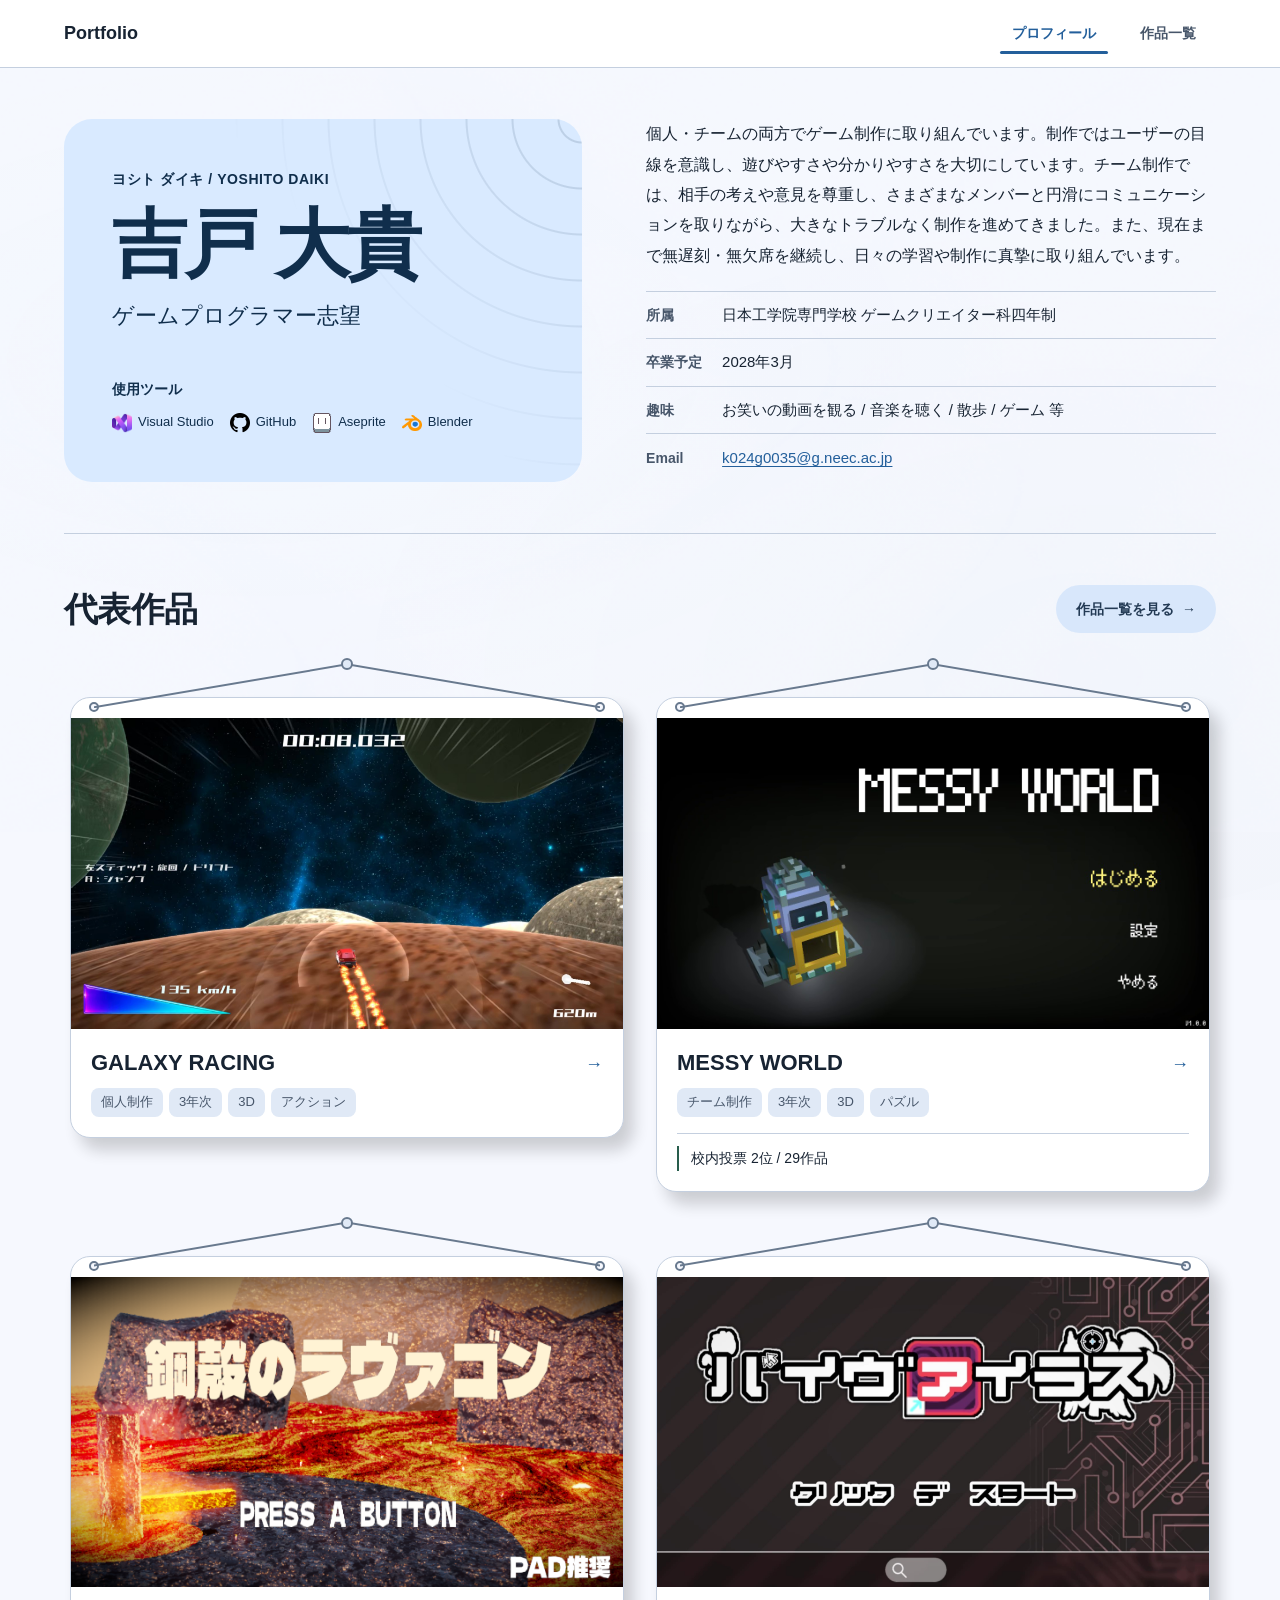
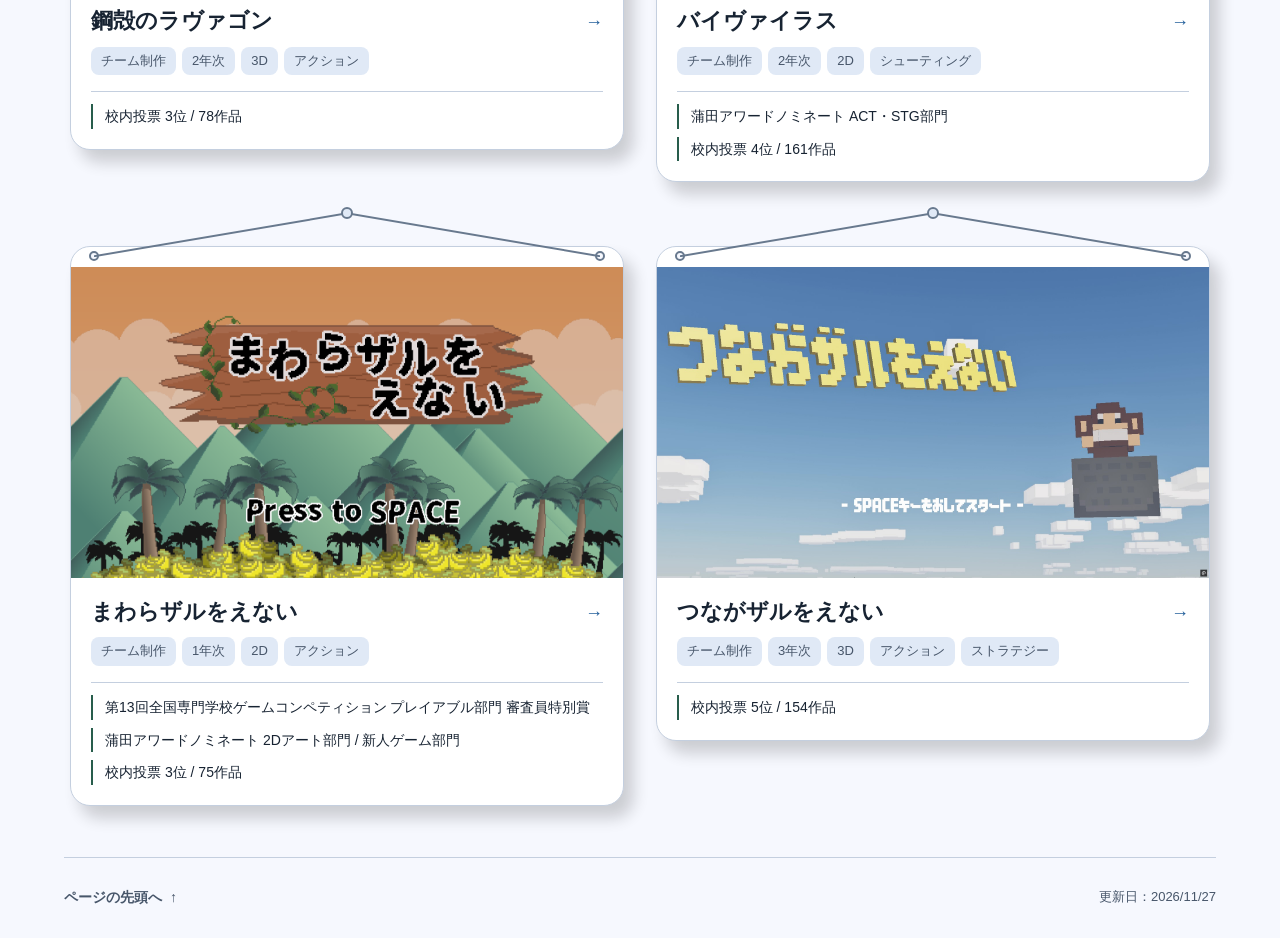
==== commit f5bcfb6d: "Restore and refine wire-hung project cards" ====
--- a/index.html
+++ b/index.html
@@ -1,5 +1,5 @@
 <!DOCTYPE html>
-<html lang="ja"><head><meta charset="UTF-8"><meta name="viewport" content="width=device-width, initial-scale=1"><meta name="description" content="ゲームプログラマー志望・吉戸 大貴のポートフォリオ。個人・チームで制作したゲーム作品を紹介します。"><meta property="og:type" content="website"><meta property="og:locale" content="ja_JP"><meta property="og:site_name" content="吉戸大貴 Portfolio"><meta property="og:title" content="吉戸 大貴 | プロフィール"><meta property="og:description" content="ゲームプログラマー志望・吉戸 大貴のポートフォリオ。個人・チームで制作したゲーム作品を紹介します。"><meta property="og:url" content="https://yoshito-d.github.io/"><meta property="og:image" content="https://yoshito-d.github.io/assets/uploads/579df90e-e649-4245-8e2d-086b24d02293.jpg"><meta property="og:image:alt" content="GALAXY RACINGのゲーム画面"><meta name="twitter:card" content="summary_large_image"><meta name="twitter:title" content="吉戸 大貴 | プロフィール"><meta name="twitter:description" content="ゲームプログラマー志望・吉戸 大貴のポートフォリオ。個人・チームで制作したゲーム作品を紹介します。"><meta name="twitter:image" content="https://yoshito-d.github.io/assets/uploads/579df90e-e649-4245-8e2d-086b24d02293.jpg"><meta name="twitter:image:alt" content="GALAXY RACINGのゲーム画面"><title>吉戸 大貴 | プロフィール</title><link rel="stylesheet" href="styles.css?v=94bd50d919d536c8"><script src="preview.js?v=788b0afb9841962e" defer></script><script src="motion.js?v=cbbfd097a903a32e" defer></script></head><body data-aura="{&quot;color&quot;:&quot;#66c0f4&quot;,&quot;accentColor&quot;:&quot;#2a475e&quot;,&quot;saturation&quot;:122,&quot;brightness&quot;:14,&quot;speed&quot;:40}" style="--aura-color-rgb:102,192,244;--aura-accent-rgb:42,71,94;--aura-primary-opacity:0.030800000000000004;--aura-accent-opacity:0.028000000000000004;--aura-saturation:1.22;--desktop-columns:2"><a class="skip-link" href="#main">本文へ移動</a><header class="site-header"><a class="brand" href="#" aria-label="Portfolio トップへ">Portfolio</a><nav aria-label="メインナビゲーション"><a href="#about" aria-current="page">プロフィール</a><a href="works.html">作品一覧</a></nav></header><main id="main" tabindex="-1">
+<html lang="ja"><head><meta charset="UTF-8"><meta name="viewport" content="width=device-width, initial-scale=1"><meta name="description" content="ゲームプログラマー志望・吉戸 大貴のポートフォリオ。個人・チームで制作したゲーム作品を紹介します。"><meta property="og:type" content="website"><meta property="og:locale" content="ja_JP"><meta property="og:site_name" content="吉戸大貴 Portfolio"><meta property="og:title" content="吉戸 大貴 | プロフィール"><meta property="og:description" content="ゲームプログラマー志望・吉戸 大貴のポートフォリオ。個人・チームで制作したゲーム作品を紹介します。"><meta property="og:url" content="https://yoshito-d.github.io/"><meta property="og:image" content="https://yoshito-d.github.io/assets/uploads/579df90e-e649-4245-8e2d-086b24d02293.jpg"><meta property="og:image:alt" content="GALAXY RACINGのゲーム画面"><meta name="twitter:card" content="summary_large_image"><meta name="twitter:title" content="吉戸 大貴 | プロフィール"><meta name="twitter:description" content="ゲームプログラマー志望・吉戸 大貴のポートフォリオ。個人・チームで制作したゲーム作品を紹介します。"><meta name="twitter:image" content="https://yoshito-d.github.io/assets/uploads/579df90e-e649-4245-8e2d-086b24d02293.jpg"><meta name="twitter:image:alt" content="GALAXY RACINGのゲーム画面"><title>吉戸 大貴 | プロフィール</title><link rel="stylesheet" href="styles.css?v=e566cc38a0c3c220"><script src="preview.js?v=788b0afb9841962e" defer></script><script src="motion.js?v=cbbfd097a903a32e" defer></script></head><body data-aura="{&quot;color&quot;:&quot;#66c0f4&quot;,&quot;accentColor&quot;:&quot;#2a475e&quot;,&quot;saturation&quot;:122,&quot;brightness&quot;:14,&quot;speed&quot;:40}" style="--aura-color-rgb:102,192,244;--aura-accent-rgb:42,71,94;--aura-primary-opacity:0.030800000000000004;--aura-accent-opacity:0.028000000000000004;--aura-saturation:1.22;--desktop-columns:2"><a class="skip-link" href="#main">本文へ移動</a><header class="site-header"><a class="brand" href="#" aria-label="Portfolio トップへ">Portfolio</a><nav aria-label="メインナビゲーション"><a href="#about" aria-current="page">プロフィール</a><a href="works.html">作品一覧</a></nav></header><main id="main" tabindex="-1">
 <section id="about" class="profile-section" aria-labelledby="profile-title">
   <div class="profile-identity"><div><p class="reading" data-motion>ヨシト ダイキ / YOSHITO DAIKI</p><h1 id="profile-title" data-motion>吉戸 大貴</h1><p class="role" data-motion>ゲームプログラマー志望</p></div>
     <div class="profile-tools" data-motion><p class="tools-label">使用ツール</p><ul class="tool-icons" aria-label="使用ツール"><li><img src="assets/tools/visual-studio.png" alt="" width="48" height="48"><span>Visual Studio</span></li><li><img class="tool-icon-github" src="assets/tools/github.png" alt="" width="48" height="48"><span>GitHub</span></li><li><img class="tool-icon-pixel" src="assets/tools/aseprite.png" alt="" width="48" height="48"><span>Aseprite</span></li><li><img src="assets/tools/blender.png" alt="" width="48" height="48"><span>Blender</span></li></ul></div>
@@ -8,11 +8,11 @@
 </section>
 <section id="works" class="section" aria-labelledby="works-title">
   <div class="section-heading-row"><h2 id="works-title" data-motion>代表作品</h2><a class="all-works-link" data-motion href="works.html">作品一覧を見る <span class="link-arrow" aria-hidden="true">→</span></a></div>
-  <div class="featured-grid"><article class="project-card" data-dimension="3D" data-genre="アクション" data-production="個人制作" data-year="3年次"><a class="project-link" href="projects/planet-action.html" aria-labelledby="card-planet-action"><div class="empty-media" data-preview="assets/uploads/43eb7632-6a05-48b1-8d95-0fb02f30b634.mp4" aria-hidden="true"><img src="assets/uploads/579df90e-e649-4245-8e2d-086b24d02293.jpg" alt="" loading="lazy"></div><h3 class="project-title" id="card-planet-action">GALAXY RACING <span class="link-arrow" aria-hidden="true">→</span></h3><div class="project-meta"><ul class="project-tags" aria-label="作品のタグ"><li>個人制作</li><li>3年次</li><li>3D</li><li>アクション</li></ul></div></a></article>
-<article class="project-card" data-dimension="3D" data-genre="パズル" data-production="チーム制作" data-year="3年次"><a class="project-link" href="projects/messy-world.html" aria-labelledby="card-messy-world"><div class="empty-media" data-preview="assets/uploads/3602b70e-d0be-49c4-b826-941806d86faa.mp4" aria-hidden="true"><img src="assets/uploads/43e169b0-bbd3-40fa-b473-8aa92c8c8727.jpg" alt="" loading="lazy"></div><h3 class="project-title" id="card-messy-world">MESSY WORLD <span class="link-arrow" aria-hidden="true">→</span></h3><div class="project-meta"><ul class="project-tags" aria-label="作品のタグ"><li>チーム制作</li><li>3年次</li><li>3D</li><li>パズル</li></ul><ul class="achievement-list"><li>校内投票 2位 / 29作品</li></ul></div></a></article>
-<article class="project-card" data-dimension="3D" data-genre="アクション" data-production="チーム制作" data-year="2年次"><a class="project-link" href="projects/ravagon.html" aria-labelledby="card-ravagon"><div class="empty-media" data-preview="assets/uploads/b02f4aee-77ad-4b39-abcc-5685025b9a80.mp4" aria-hidden="true"><img src="assets/uploads/f7f17e6c-6f7b-4838-ab09-08c903dc626c.png" alt="" loading="lazy"></div><h3 class="project-title" id="card-ravagon">鋼殻のラヴァゴン <span class="link-arrow" aria-hidden="true">→</span></h3><div class="project-meta"><ul class="project-tags" aria-label="作品のタグ"><li>チーム制作</li><li>2年次</li><li>3D</li><li>アクション</li></ul><ul class="achievement-list"><li>校内投票 3位 / 78作品</li></ul></div></a></article>
-<article class="project-card" data-dimension="2D" data-genre="シューティング" data-production="チーム制作" data-year="2年次"><a class="project-link" href="projects/by-virus.html" aria-labelledby="card-by-virus"><div class="empty-media" data-preview="assets/uploads/e41c4137-837e-4e1e-bd0e-b257d435e3ed.mp4" aria-hidden="true"><img src="assets/uploads/c7f0b045-8188-45e5-b42a-276d3785efd2.jpg" alt="" loading="lazy"></div><h3 class="project-title" id="card-by-virus">バイヴァイラス <span class="link-arrow" aria-hidden="true">→</span></h3><div class="project-meta"><ul class="project-tags" aria-label="作品のタグ"><li>チーム制作</li><li>2年次</li><li>2D</li><li>シューティング</li></ul><ul class="achievement-list"><li>蒲田アワードノミネート ACT・STG部門</li><li>校内投票 4位 / 161作品</li></ul></div></a></article>
-<article class="project-card" data-dimension="2D" data-genre="アクション" data-production="チーム制作" data-year="1年次"><a class="project-link" href="projects/mawarazaru.html" aria-labelledby="card-mawarazaru"><div class="empty-media" data-preview="assets/uploads/f5231a18-ec42-4fd3-b030-5499ee698dd2.mp4" aria-hidden="true"><img src="assets/uploads/148ddc34-c985-4d0a-bc0f-67020d1d6fc2.png" alt="" loading="lazy"></div><h3 class="project-title" id="card-mawarazaru">まわらザルをえない <span class="link-arrow" aria-hidden="true">→</span></h3><div class="project-meta"><ul class="project-tags" aria-label="作品のタグ"><li>チーム制作</li><li>1年次</li><li>2D</li><li>アクション</li></ul><ul class="achievement-list"><li>第13回全国専門学校ゲームコンペティション プレイアブル部門 審査員特別賞</li><li>蒲田アワードノミネート  2Dアート部門 / 新人ゲーム部門</li><li>校内投票 3位 / 75作品</li></ul></div></a></article>
-<article class="project-card" data-dimension="3D" data-genre="アクション" data-production="チーム制作" data-year="3年次"><a class="project-link" href="projects/work-804e0eb7.html" aria-labelledby="card-work-804e0eb7"><div class="empty-media" data-preview="assets/uploads/91347e0c-e5f2-43d9-8735-0ec4c5466d1c.mp4" aria-hidden="true"><img src="assets/uploads/5d789b71-5206-4397-a0c4-b77ba793cd35.jpg" alt="" loading="lazy"></div><h3 class="project-title" id="card-work-804e0eb7">つながザルをえない <span class="link-arrow" aria-hidden="true">→</span></h3><div class="project-meta"><ul class="project-tags" aria-label="作品のタグ"><li>チーム制作</li><li>3年次</li><li>3D</li><li>アクション</li><li>ストラテジー</li></ul><ul class="achievement-list"><li>校内投票 5位 / 154作品</li></ul></div></a></article></div>
+  <div class="featured-grid"><article class="project-card project-card-wire" data-dimension="3D" data-genre="アクション" data-production="個人制作" data-year="3年次"><span class="card-pin" aria-hidden="true"></span><div class="card-hanger" aria-hidden="true"><span class="card-wire card-wire-left"></span><span class="card-wire card-wire-right"></span></div><a class="project-link" href="projects/planet-action.html" aria-labelledby="card-planet-action"><div class="card-board"><span class="card-eyelet card-eyelet-left" aria-hidden="true"></span><span class="card-eyelet card-eyelet-right" aria-hidden="true"></span><div class="empty-media" data-preview="assets/uploads/43eb7632-6a05-48b1-8d95-0fb02f30b634.mp4" aria-hidden="true"><img src="assets/uploads/579df90e-e649-4245-8e2d-086b24d02293.jpg" alt="" loading="lazy"></div><h3 class="project-title" id="card-planet-action">GALAXY RACING <span class="link-arrow" aria-hidden="true">→</span></h3><div class="project-meta"><ul class="project-tags" aria-label="作品のタグ"><li>個人制作</li><li>3年次</li><li>3D</li><li>アクション</li></ul></div></div></a></article>
+<article class="project-card project-card-wire" data-dimension="3D" data-genre="パズル" data-production="チーム制作" data-year="3年次"><span class="card-pin" aria-hidden="true"></span><div class="card-hanger" aria-hidden="true"><span class="card-wire card-wire-left"></span><span class="card-wire card-wire-right"></span></div><a class="project-link" href="projects/messy-world.html" aria-labelledby="card-messy-world"><div class="card-board"><span class="card-eyelet card-eyelet-left" aria-hidden="true"></span><span class="card-eyelet card-eyelet-right" aria-hidden="true"></span><div class="empty-media" data-preview="assets/uploads/3602b70e-d0be-49c4-b826-941806d86faa.mp4" aria-hidden="true"><img src="assets/uploads/43e169b0-bbd3-40fa-b473-8aa92c8c8727.jpg" alt="" loading="lazy"></div><h3 class="project-title" id="card-messy-world">MESSY WORLD <span class="link-arrow" aria-hidden="true">→</span></h3><div class="project-meta"><ul class="project-tags" aria-label="作品のタグ"><li>チーム制作</li><li>3年次</li><li>3D</li><li>パズル</li></ul><ul class="achievement-list"><li>校内投票 2位 / 29作品</li></ul></div></div></a></article>
+<article class="project-card project-card-wire" data-dimension="3D" data-genre="アクション" data-production="チーム制作" data-year="2年次"><span class="card-pin" aria-hidden="true"></span><div class="card-hanger" aria-hidden="true"><span class="card-wire card-wire-left"></span><span class="card-wire card-wire-right"></span></div><a class="project-link" href="projects/ravagon.html" aria-labelledby="card-ravagon"><div class="card-board"><span class="card-eyelet card-eyelet-left" aria-hidden="true"></span><span class="card-eyelet card-eyelet-right" aria-hidden="true"></span><div class="empty-media" data-preview="assets/uploads/b02f4aee-77ad-4b39-abcc-5685025b9a80.mp4" aria-hidden="true"><img src="assets/uploads/f7f17e6c-6f7b-4838-ab09-08c903dc626c.png" alt="" loading="lazy"></div><h3 class="project-title" id="card-ravagon">鋼殻のラヴァゴン <span class="link-arrow" aria-hidden="true">→</span></h3><div class="project-meta"><ul class="project-tags" aria-label="作品のタグ"><li>チーム制作</li><li>2年次</li><li>3D</li><li>アクション</li></ul><ul class="achievement-list"><li>校内投票 3位 / 78作品</li></ul></div></div></a></article>
+<article class="project-card project-card-wire" data-dimension="2D" data-genre="シューティング" data-production="チーム制作" data-year="2年次"><span class="card-pin" aria-hidden="true"></span><div class="card-hanger" aria-hidden="true"><span class="card-wire card-wire-left"></span><span class="card-wire card-wire-right"></span></div><a class="project-link" href="projects/by-virus.html" aria-labelledby="card-by-virus"><div class="card-board"><span class="card-eyelet card-eyelet-left" aria-hidden="true"></span><span class="card-eyelet card-eyelet-right" aria-hidden="true"></span><div class="empty-media" data-preview="assets/uploads/e41c4137-837e-4e1e-bd0e-b257d435e3ed.mp4" aria-hidden="true"><img src="assets/uploads/c7f0b045-8188-45e5-b42a-276d3785efd2.jpg" alt="" loading="lazy"></div><h3 class="project-title" id="card-by-virus">バイヴァイラス <span class="link-arrow" aria-hidden="true">→</span></h3><div class="project-meta"><ul class="project-tags" aria-label="作品のタグ"><li>チーム制作</li><li>2年次</li><li>2D</li><li>シューティング</li></ul><ul class="achievement-list"><li>蒲田アワードノミネート ACT・STG部門</li><li>校内投票 4位 / 161作品</li></ul></div></div></a></article>
+<article class="project-card project-card-wire" data-dimension="2D" data-genre="アクション" data-production="チーム制作" data-year="1年次"><span class="card-pin" aria-hidden="true"></span><div class="card-hanger" aria-hidden="true"><span class="card-wire card-wire-left"></span><span class="card-wire card-wire-right"></span></div><a class="project-link" href="projects/mawarazaru.html" aria-labelledby="card-mawarazaru"><div class="card-board"><span class="card-eyelet card-eyelet-left" aria-hidden="true"></span><span class="card-eyelet card-eyelet-right" aria-hidden="true"></span><div class="empty-media" data-preview="assets/uploads/f5231a18-ec42-4fd3-b030-5499ee698dd2.mp4" aria-hidden="true"><img src="assets/uploads/148ddc34-c985-4d0a-bc0f-67020d1d6fc2.png" alt="" loading="lazy"></div><h3 class="project-title" id="card-mawarazaru">まわらザルをえない <span class="link-arrow" aria-hidden="true">→</span></h3><div class="project-meta"><ul class="project-tags" aria-label="作品のタグ"><li>チーム制作</li><li>1年次</li><li>2D</li><li>アクション</li></ul><ul class="achievement-list"><li>第13回全国専門学校ゲームコンペティション プレイアブル部門 審査員特別賞</li><li>蒲田アワードノミネート  2Dアート部門 / 新人ゲーム部門</li><li>校内投票 3位 / 75作品</li></ul></div></div></a></article>
+<article class="project-card project-card-wire" data-dimension="3D" data-genre="アクション" data-production="チーム制作" data-year="3年次"><span class="card-pin" aria-hidden="true"></span><div class="card-hanger" aria-hidden="true"><span class="card-wire card-wire-left"></span><span class="card-wire card-wire-right"></span></div><a class="project-link" href="projects/work-804e0eb7.html" aria-labelledby="card-work-804e0eb7"><div class="card-board"><span class="card-eyelet card-eyelet-left" aria-hidden="true"></span><span class="card-eyelet card-eyelet-right" aria-hidden="true"></span><div class="empty-media" data-preview="assets/uploads/91347e0c-e5f2-43d9-8735-0ec4c5466d1c.mp4" aria-hidden="true"><img src="assets/uploads/5d789b71-5206-4397-a0c4-b77ba793cd35.jpg" alt="" loading="lazy"></div><h3 class="project-title" id="card-work-804e0eb7">つながザルをえない <span class="link-arrow" aria-hidden="true">→</span></h3><div class="project-meta"><ul class="project-tags" aria-label="作品のタグ"><li>チーム制作</li><li>3年次</li><li>3D</li><li>アクション</li><li>ストラテジー</li></ul><ul class="achievement-list"><li>校内投票 5位 / 154作品</li></ul></div></div></a></article></div>
 </section>
-</main><footer><a href="#">ページの先頭へ <span class="link-arrow" aria-hidden="true">↑</span></a><p class="page-updated">更新日：<time datetime="2026-11-26">2026/11/26</time></p></footer></body></html>
+</main><footer><a href="#">ページの先頭へ <span class="link-arrow" aria-hidden="true">↑</span></a><p class="page-updated">更新日：<time datetime="2026-11-27">2026/11/27</time></p></footer></body></html>
--- a/styles.css
+++ b/styles.css
@@ -358,8 +358,15 @@
 .achievement-list li + li { margin-top: 0.5rem; }
 
 /* The pin and tap area stay fixed while the board and wires swing together. */
-.featured-grid:has(> .project-card-wire) { padding-inline: 0.375rem; }
-.project-card-wire { --wire-suspension: 2.5rem; position: relative; }
+.featured-grid:has(> .project-card-wire) { padding-inline: .375rem; }
+.project-card-wire {
+  --wire-suspension: clamp(1.75rem, 3.2vw, 2.5rem);
+  --wire-inset: 1.5rem;
+  --wire-color: var(--md-sys-color-outline);
+  position: relative;
+}
+.project-card-wire:hover { z-index: 1; }
+.project-card-wire:focus-within { z-index: 2; }
 .card-hanger {
   position: relative;
   z-index: 2;
@@ -371,24 +378,24 @@
 .card-pin {
   position: absolute;
   z-index: 3;
-  left: calc(50% - 5px);
-  top: 2px;
-  width: 10px;
-  height: 10px;
+  left: calc(50% - 6px);
+  top: 1px;
+  width: 12px;
+  height: 12px;
   border-radius: 50%;
-  background: var(--md-sys-color-outline);
-  border: 2px solid var(--md-sys-color-outline-variant);
+  background: var(--md-sys-color-surface-container-high);
+  border: 2px solid var(--wire-color);
   pointer-events: none;
 }
 .card-wire {
   position: absolute;
   top: 6px;
-  width: calc(50% - 21px);
-  height: calc(var(--wire-suspension) + 6px);
-  background: var(--md-sys-color-outline);
-}
-.card-wire-left { left: 21px; clip-path: polygon(0 100%, 0 96%, 100% 0, 100% 4%); }
-.card-wire-right { right: 21px; clip-path: polygon(0 0, 0 4%, 100% 100%, 100% 96%); }
+  width: calc(50% - var(--wire-inset));
+  height: calc(var(--wire-suspension) + 5px);
+  background: var(--wire-color);
+}
+.card-wire-left { left: var(--wire-inset); clip-path: polygon(0 100%, 0 calc(100% - 2px), 100% 0, 100% 2px); }
+.card-wire-right { right: var(--wire-inset); clip-path: polygon(0 0, 0 2px, 100% 100%, 100% calc(100% - 2px)); }
 .project-card-wire .project-link {
   position: relative;
   isolation: isolate;
@@ -404,14 +411,14 @@
   pointer-events: none;
   border-radius: var(--shape-large);
   background: var(--md-sys-color-shadow);
-  opacity: 0.45;
+  opacity: .3;
   transform-origin: 50% calc(7px - var(--wire-suspension));
   transform: var(--wire-shadow, translate(9.52px, 12.32px));
   filter: var(--wire-shadow-filter, blur(8px) opacity(.58));
 }
 .card-board {
   position: relative;
-  padding-top: 1rem;
+  padding-top: 1.25rem;
   pointer-events: none;
   transform: var(--wire-swing, none);
   transform-origin: 50% calc(7px - var(--wire-suspension));
@@ -420,14 +427,14 @@
   position: absolute;
   z-index: 3;
   top: 4px;
-  width: 8px;
-  height: 8px;
+  width: 10px;
+  height: 10px;
   border-radius: 50%;
   background: var(--md-sys-color-surface);
-  border: 2px solid var(--md-sys-color-outline);
-}
-.card-eyelet-left { left: 17px; }
-.card-eyelet-right { right: 17px; }
+  border: 2px solid var(--wire-color);
+}
+.card-eyelet-left { left: calc(var(--wire-inset) - 6px); }
+.card-eyelet-right { right: calc(var(--wire-inset) - 6px); }
 
 .works-page .section-heading { margin-bottom: clamp(1.5rem, 3.5vw, 2.5rem); }
 .works-intro { margin-top: .75rem; max-width: 44rem; overflow-wrap: anywhere; color: var(--md-sys-color-on-surface-variant); }
@@ -615,6 +622,8 @@
 }
 @media (forced-colors: active) {
   body::before, .background-aura, .profile-identity::before { display: none; }
+  .project-card-wire { --wire-color: CanvasText; }
+  .card-wire { forced-color-adjust: none; }
   .filter-tag[aria-pressed="true"] { border-color: ButtonText; }
   :is(.all-works-link, .detail-video-link, .gallery-arrow) { border: 1px solid currentColor; }
   .site-header nav a::after { background: LinkText; forced-color-adjust: none; }
@@ -628,7 +637,8 @@
   .motion-pending { opacity: 0; }
   .motion-pending:focus-within { opacity: 1; }
   .motion-enter { animation: content-enter .55s ease backwards; animation-delay: var(--motion-delay, 0ms); }
-  .project-link, .card-board { transition: transform .2s ease, border-color .2s ease, background-color .2s ease; }
+  .project-link { transition: transform .2s ease, border-color .2s ease, background-color .2s ease; }
+  .card-board { transition: border-color .2s ease, background-color .2s ease; }
   .project-card:not(.project-card-wire) .project-link:is(:hover, :focus-visible) { transform: translateY(-4px); }
   :is(.project-link, .all-works-link):is(:hover, :focus-visible) .link-arrow { transform: translateX(3px); }
   .back-link:is(:hover, :focus-visible) .link-arrow { transform: translateX(-3px); }
